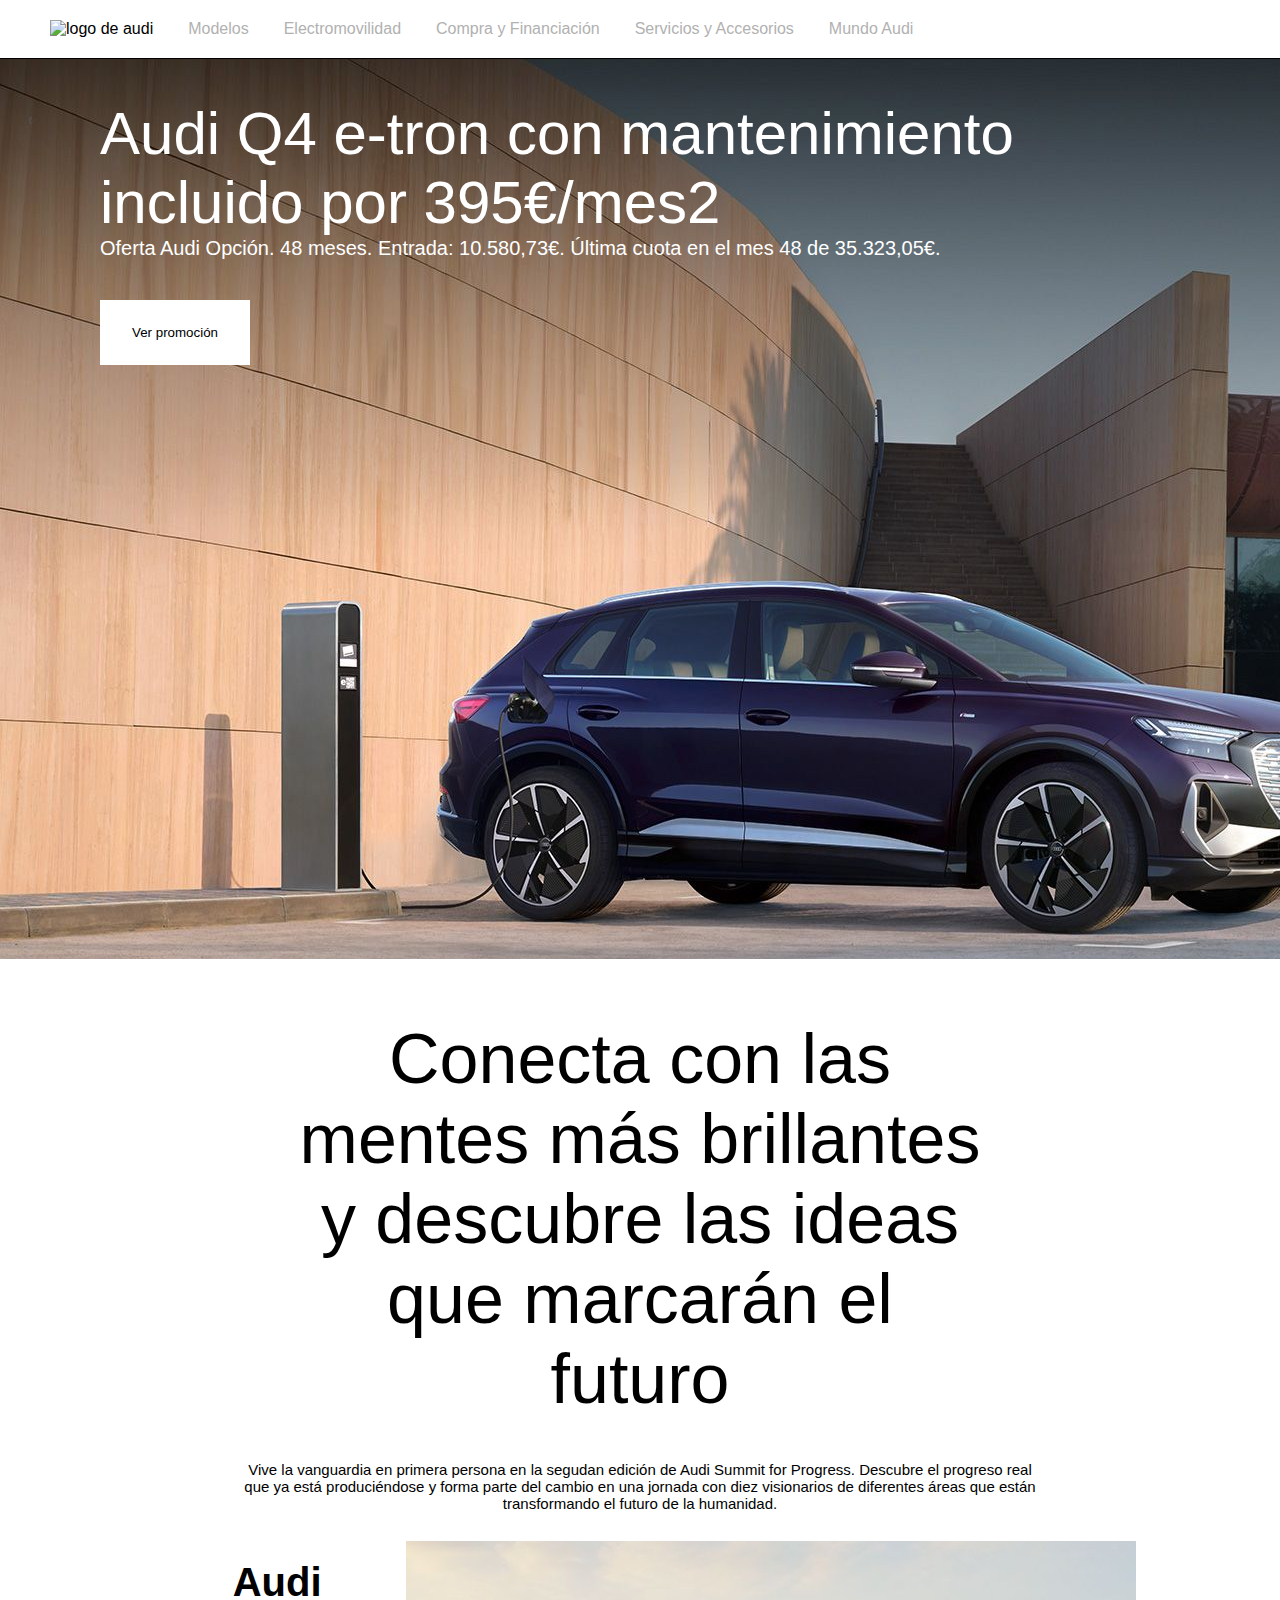
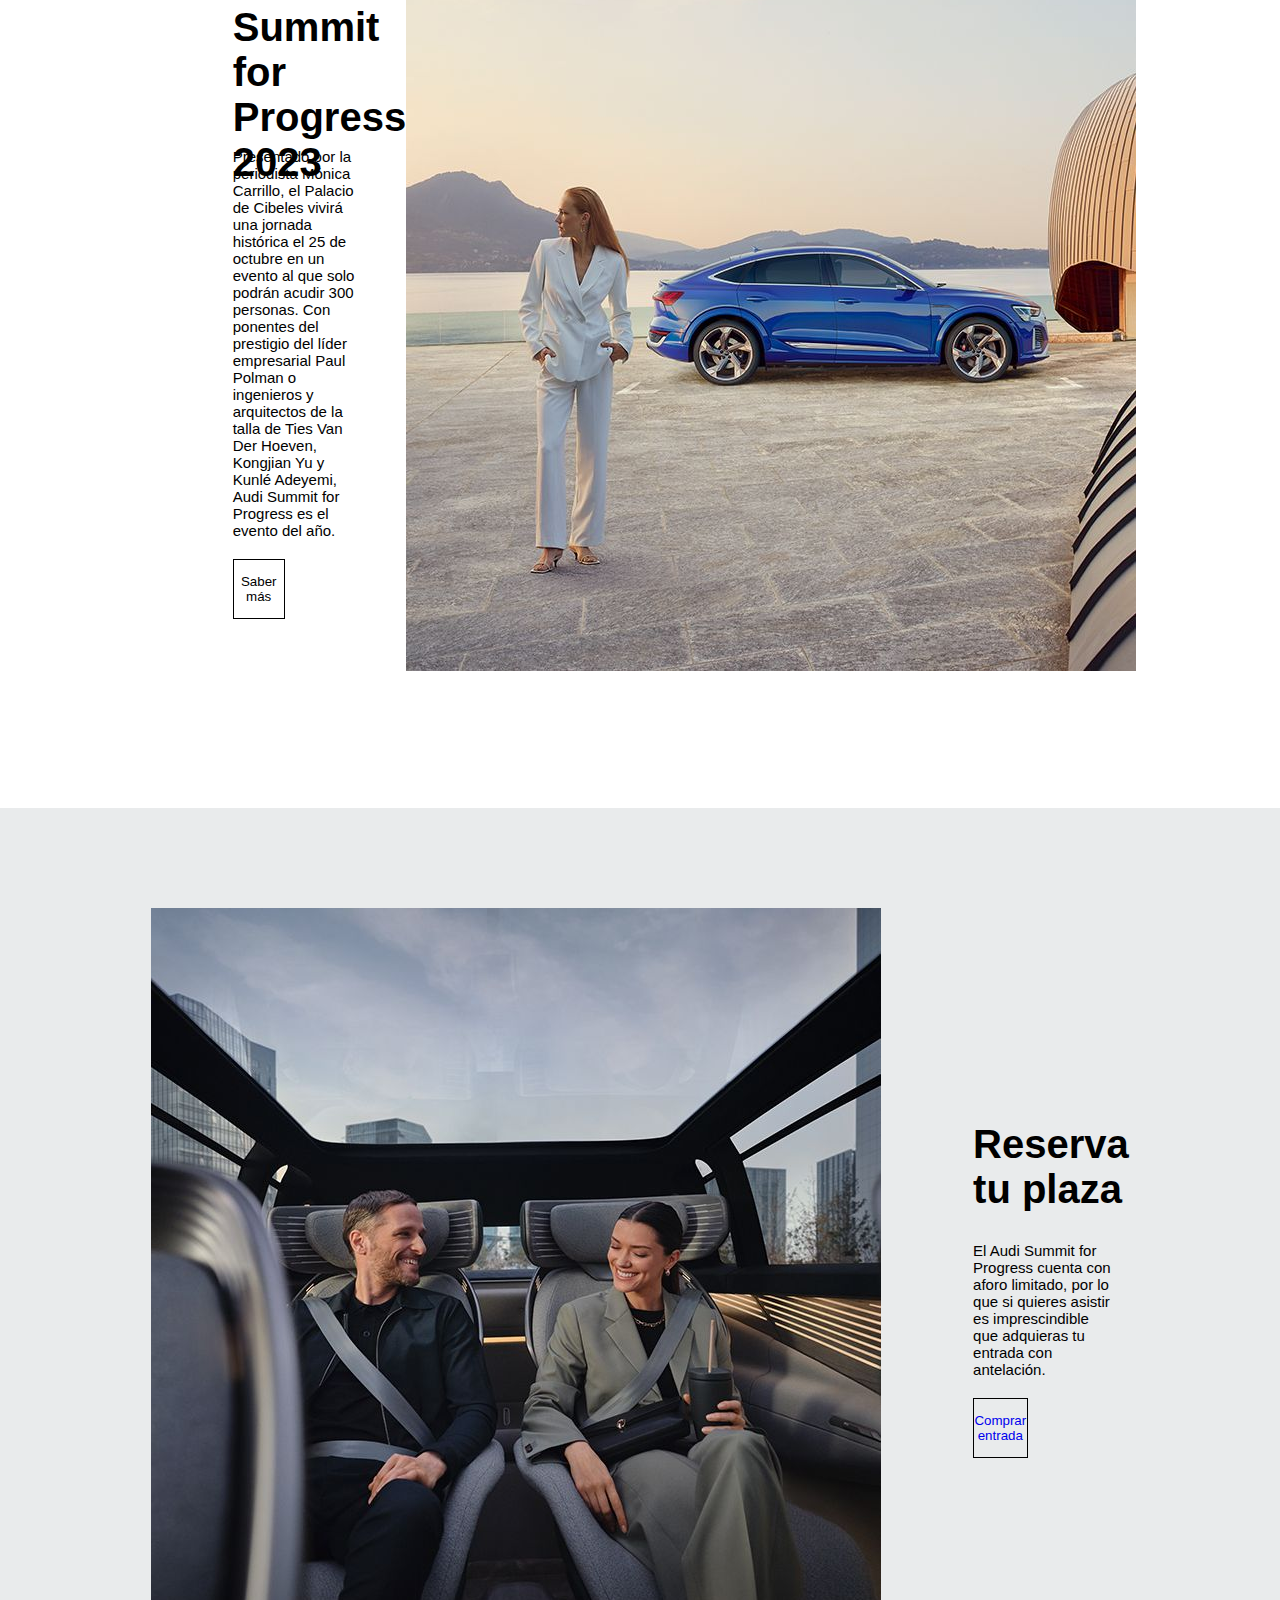
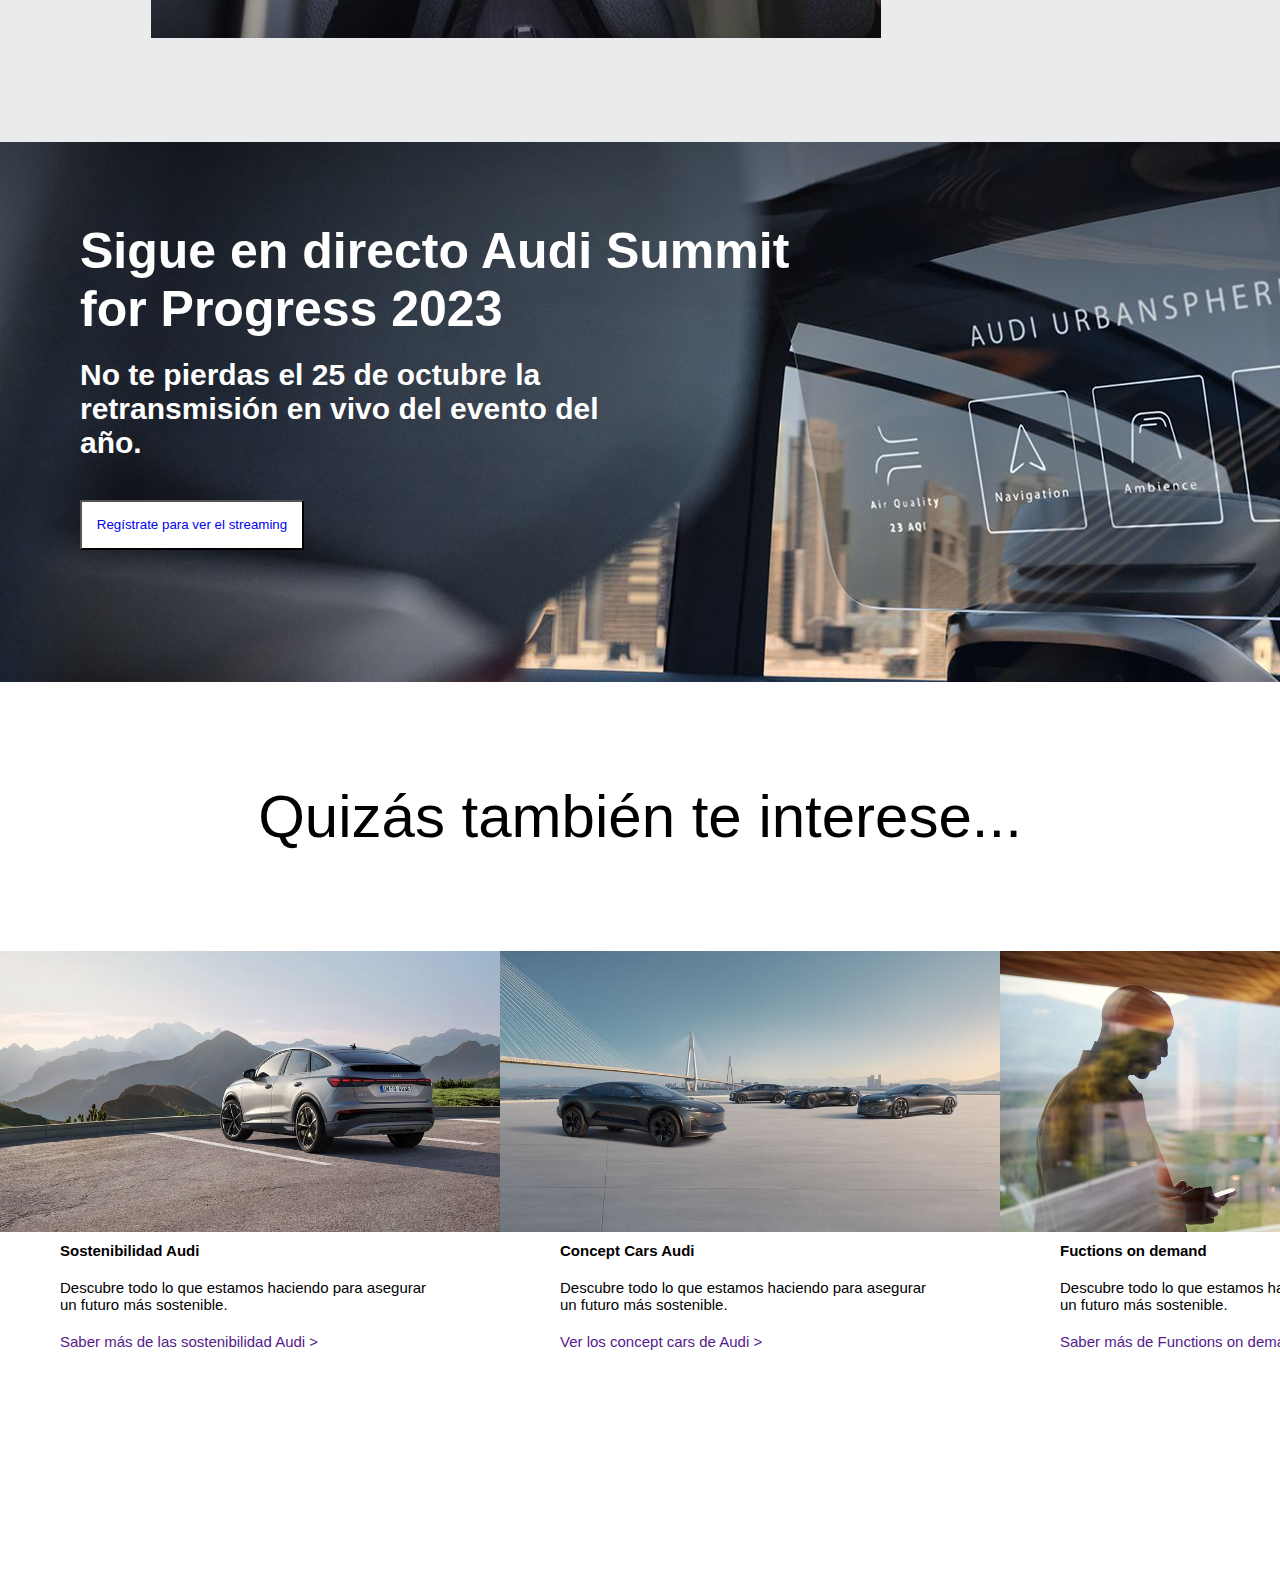
==== index.html @ 6ca3ea1b "audi web update" ====
<!DOCTYPE html>
<html lang="en">
<head>
    <meta charset="UTF-8">
    <meta name="viewport" content="width=device-width, initial-scale=1.0">
    <title>Audi web</title>
    <link rel="stylesheet" href="styles.css">
    <script src="https://kit.fontawesome.com/2baf3a8f8e.js" crossorigin="anonymous"></script>
</head>
<body>
    <div class="root">
        <header class="header">
            <div class="header-box">
                <div class="nav">
                    <div class="nav-left">
                                <span><img src="https://upload.wikimedia.org/wikipedia/commons/thumb/9/92/Audi-Logo_2016.svg/640px-Audi-Logo_2016.svg.png"  width="60px"  alt="logo de audi"></span> 
                                <span><a href="#">Modelos</a></span>
                                <span><a href="#">Electromovilidad</a></span>
                                <span><a href="#">Compra y Financiación</a></span>
                                <span><a href="#">Servicios y Accesorios</a></span>
                                <span><a href="#">Mundo Audi</a></span>
                            </div>
                            <div class="nav-right">
                                <span><a href="#"><i class="fa-solid fa-magnifying-glass fa-shake" style="color: #000000;"></i></a></span>
                            </div>
                        </div>
                </div>
            </div>
            <div class="header-caption">
                <h1 class="header-caption_h1">
                    Audi Q4 e-tron con mantenimiento incluido por 395€/mes2
                </h1>
                <h4 class="header-caption_h3">
                    Oferta Audi Opción. 48 meses. Entrada: 10.580,73€. Última cuota en el mes 48 de 35.323,05€.
                </h4>
                <div class="button-header-caption">
                    <button class="register_header">
                        <a href="#"><p>Ver promoción</p></a>
                    </button>
                </div>
            </div>
            <div class="header-info">
                <h3 class="header-info-h3">
                    Conecta con las mentes más brillantes y descubre las ideas que marcarán el futuro
                </h3>
                <h5 class="header-info-h5">
                    Vive la vanguardia en primera persona en la segudan edición de Audi Summit for Progress. Descubre el progreso real que ya está produciéndose y forma parte del cambio en una jornada con diez visionarios de diferentes áreas que están transformando el futuro de la humanidad.
                </h5>
            </div>
        </header>
    </div>
    <section class="audi-summit">
        <div class="audi-summit_1">
            <div class="audi-summit_info">
                <h3 class="summit-info-h3">
                    Audi Summit for Progress 2023
                </h3>
                <h5 class="summit-info-h5">
                    Presentado por la periodista Mónica Carrillo, el Palacio de Cibeles vivirá una jornada histórica el 25 de octubre en un evento al que solo podrán acudir 300 personas. Con ponentes del prestigio del líder empresarial Paul Polman o ingenieros y arquitectos de la talla de Ties Van Der Hoeven, Kongjian Yu y Kunlé Adeyemi, Audi Summit for Progress es el evento del año.
                </h5>
                <button class="summit-button">
                    <a href="#"><p>Saber más</p></a>
                </button>
            </div>
            <div class="audi-summit-photo">
                <img src="./assets/summit-1.jpg" alt="">
            </div>
        </div>
    </section>

    <section class="audi-summit-2">
        <div class="audi-summit_2">
            <div class="audi-summit-photo">
                <img src="./assets/summit-2.jpg" alt="">
            </div>
            <div class="audi-summit_info_2">
                <h3 class="summit-info-h3_2">
                  Reserva tu plaza
                </h3>
                <h5 class="summit-info-h5_2">
                    El Audi Summit for Progress cuenta con aforo limitado, por lo que si quieres asistir es imprescindible que adquieras tu entrada con antelación.
                </h5>
                <button class="summit-button_2">
                    <a href="#"><p>Comprar entrada</p></a>
                </button>
            </div>
        </div>
    </section>

    <section class="register">
        <div class="register_event">
            <h3 class="register_event_h3">
                Sigue en directo Audi Summit for Progress 2023
            </h3>
            <h4 class="register_event_h4">
                No te pierdas el 25 de octubre la retransmisión en vivo del evento del año.
            </h4>
            <button class="button_streaming">
                <a href="#"><p>Regístrate para ver el streaming</p></a>
            </button>
        </div>
    </section>

    <section class="interest">
        <div class="interest_information">
            <h4 class="interest_h4">
                Quizás también te interese...
            </h4>
        </div>
        <div class="interest_information_audi">
            <div class="interest_information_box">
                <img src="./assets/box_1.jpg" alt="">
                <h5 class="box_h5">
                    Sostenibilidad Audi
                </h5>
                <p class="box_p">
                    Descubre todo lo que estamos haciendo para asegurar un futuro más sostenible.
                </p>
                <a href="" class="box_a">
                    <p class="box_p">
                        Saber más de las sostenibilidad Audi  >
                    </p>
                </a>
            </div>

            <div class="interest_information_box">
                <img src="./assets/box_2.jpg" alt="">
                <h5 class="box_h5">
                    Concept Cars Audi
                </h5>
                <p class="box_p">
                    Descubre todo lo que estamos haciendo para asegurar un futuro más sostenible.
                </p>
                <a href="" class="box_a">
                    <p class="box_p">
                        Ver los concept cars de Audi >
                    </p>
                </a>
            </div>

            <div class="interest_information_box">
                <img src="./assets/box_3.jpg" alt="">
                <h5 class="box_h5">
                    Fuctions on demand
                </h5>
                <p class="box_p">
                    Descubre todo lo que estamos haciendo para asegurar un futuro más sostenible.
                </p>
                <a href="" class="box_a">
                    <p class="box_p">
                        Saber más de Functions on demand >
                    </p>
                </a>
            </div>
        </div>
    </section>
</body>
</html>
---- styles.css ----
* {
    box-sizing: border-box;
    margin: 0;
    padding: 0;
    text-decoration: none;
    list-style: 0;
    font-family: Verdana, Geneva, Tahoma, sans-serif;
}

html,
body,
#root {
  height: 100%;
}

.header {
    background-color: rgb(255, 255, 255);
    display: flex;
    flex-direction: column;
    justify-content: space-between;
    padding: 10px;
    width: 100%;
    height: 100%;
    border-bottom: solid 1px black;
}

.nav {
    display: flex;
    flex-direction: row;
}

.nav-left {
    width: 90%;
    display: flex;
    align-items: center;
}

.nav-left img {
    margin-left:30px;
}

.nav-left span {
    padding:10px;
    margin-right:15px;
}

.nav-left a{
    font-weight: 500;
    color:rgb(177, 177, 177);
}

.nav-left a:hover{
    font-weight: 500;
    color:rgb(26, 24, 24);
}

.nav-right {
    width: 10%;
    display: flex;
    align-items: center;
    justify-content: center;
}

.header-caption {
    height: 62%;
    background-image: url("./assets/audi-q4.jpg");
    height: 100%;
    background-repeat: no-repeat;
    display: flex;
    flex-direction: column;
    align-items:flex-start;
    padding-left:100px;
    padding-top:40px;
}

.header-caption_h1 {
    width: 80%;
    color: white;
    font-weight: 400;
    font-size: 60px;
}

.header-caption_h3 {
    color: white;
    font-size: 20px;
    font-weight: 400;
    padding-bottom: 40px;
}

.button-header-caption {
    display: flex;
    align-items: center;
    justify-content: center;
}

.register_header {
    width: 150px;
    height: 65px;
    background-color: white;
    border: solid 1px white;
}

.register_header p {
    color: black;
}

.register_header:hover {
    background-color: #e9ebec;
}

.header-info {
    height: 50%;
    display: flex;
    flex-direction: column;
    align-items: center;
    padding:60px;
    text-align: center;
    gap:2rem;
}

.header-info-h3 {
    height: auto;
    width: 60%;
    font-size: 70px;
    font-weight: 300;
}

.header-info-h5 {
    font-size: 15px;
    height: auto;
    width: 70%;
    padding: 10px;
    font-weight: 400;
}

.audi-summit {
    height: auto;
    display: flex;
    align-items: center;
    justify-content: center;
}

.audi-summit_1 {
    display: flex;
    flex-direction: row;
    justify-content: center;
    align-items: center;
    width: 85%;
    padding:100px;
}

.audi-summit_info {
    display: flex;
    flex-direction: column;
    align-items:flex-start;
    justify-content: center;
    height: 100%;
    padding-top:10%;
    padding-bottom:10%;
    padding-left:10%;
}

.summit-info-h3 {
    display: flex;
    align-items: center;
    height: 150px;
    width: 70%;
    font-size: 40px;
}

.summit-info-h5 {
    width: 75%;
    font-size: 15px;
    font-weight: 400;
}

.summit-button{
    margin-top: 20px;
    width: 30%;
    height: 60px;
    background-color: white;
    border: solid 1px black;
}

.summit-button p {
    color:rgb(0, 0, 0);
}

.summit-button:hover {
    background-color: #e9ebec;
}

.audi-summit-2 {
    height: auto;
    display: flex;
    align-items: center;
    justify-content: center;
    background-color: #e9ebec;
    padding: 100px;
}

.audi-summit_2 {
    display: flex;
    flex-direction: row;
    justify-content: center;
    align-items: center;
    width: 85%;
}

.audi-summit_info_2{
    display: flex;
    flex-direction: column;
    align-items:flex-start;
    justify-content: center;
    height: 100%;
    padding-top:10%;
    padding-bottom:10%;
    padding-left:10%;
}

.summit-info-h3_2{
    display: flex;
    align-items: center;
    height: 150px;
    width: 70%;
    font-size: 40px;
}

.summit-info-h5_2{
    width: 90%;
    font-size: 15px;
    font-weight: 400;
}

.summit-button_2{
    margin-top: 20px;
    width: 35%;
    height: 60px;
    background-color: #e9ebec;
    border: solid 1px black;
}

.summit-button_2:hover {
    background-color: white;
}

.register {
    height: 60%;
    width: auto;
    background-image: url("./assets/audi-submit.jpg");
    background-repeat: no-repeat;
}

.register_event {
    height: 100%;
    display: flex;
    flex-direction: column;
    padding:80px;
    
}

.register_event_h3 {
    font-size: 50px;
    width: 70%;
    color: white;
    padding-bottom: 20px;
}

.register_event_h4 {
    width: 50%;
    font-size: 30px;
    color: white;
    padding-bottom: 10px;
}

.button_streaming {
    background-color: white;
    height: 50px;
    margin-top: 30px;
    width: 20%;
}

.button_streaming:hover {
    background-color: #e9ebec;
}

.interest{
    /* border: solid 1px red; */
    height: 100%;
}

.interest_information {
    display: flex;
    padding: 100px;
}

.interest_h4 {
    width: 100%;
    font-size: 60px;
    font-weight: 400;
    text-align: center;
}

.interest_information_audi {
    display: flex;
    flex-direction: row;
}

.interest_information_box{
    display: flex;
    flex-direction: column;
    align-items: center;
}

.interest_information_box img {
    width: 500px;
}

.box_h5 {
    padding: 10px;
    width: 80%;
    font-size: 15px;
}

.box_p {
    width: 80%;
    padding: 10px;
    font-size: 15px;
}

.box_a{ 
    width: 80%;
}
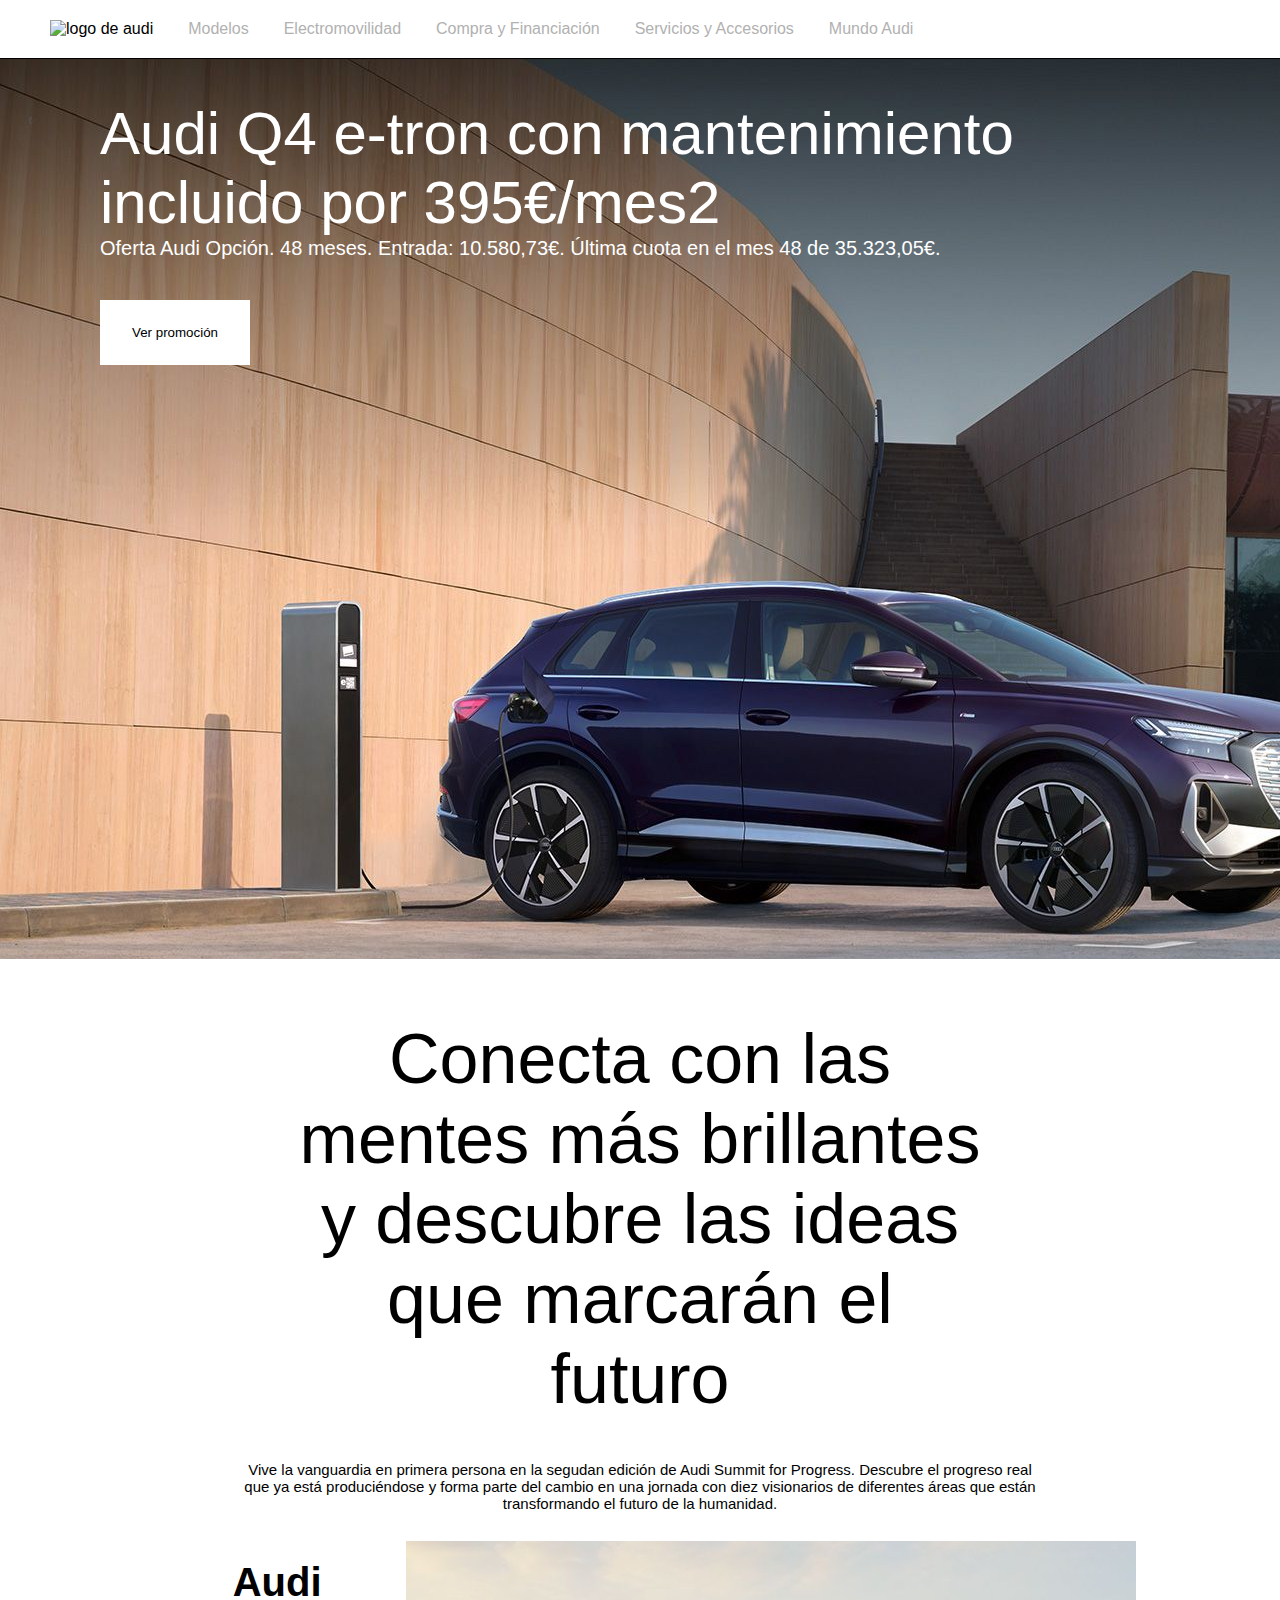
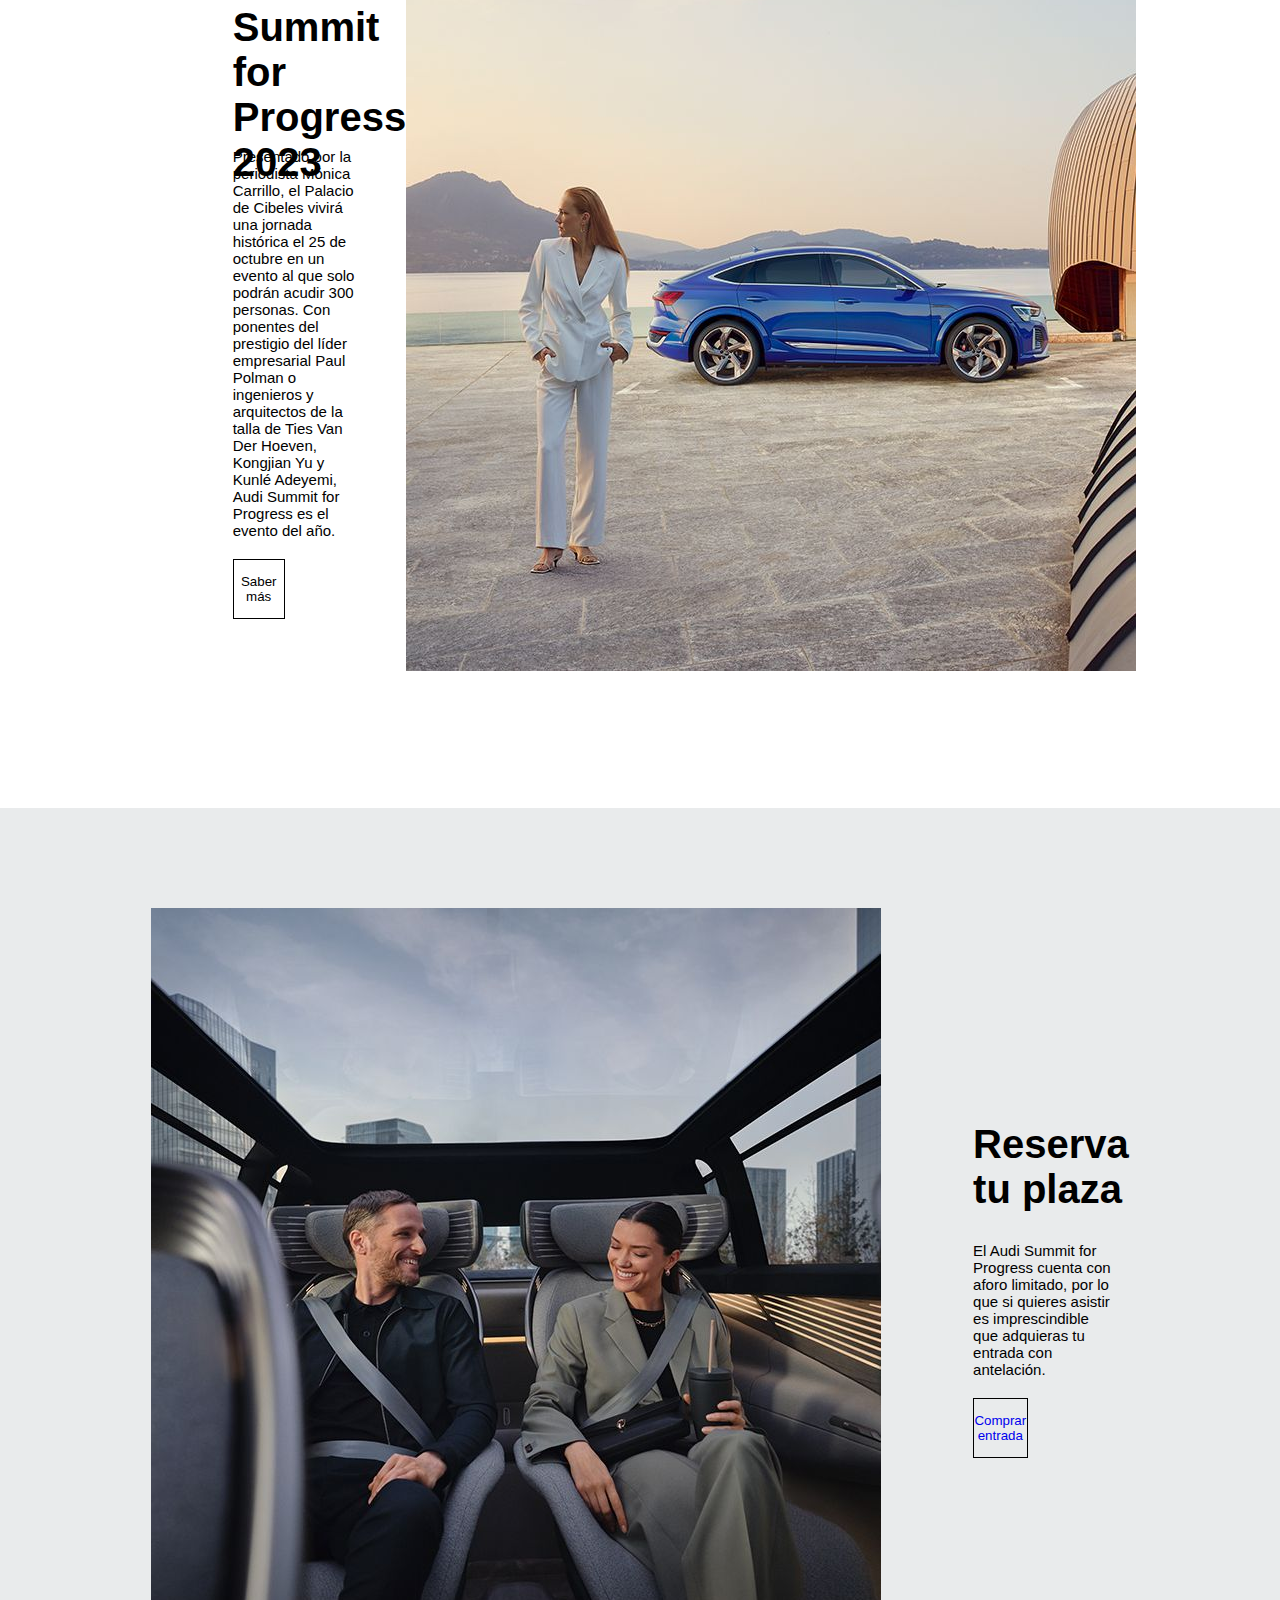
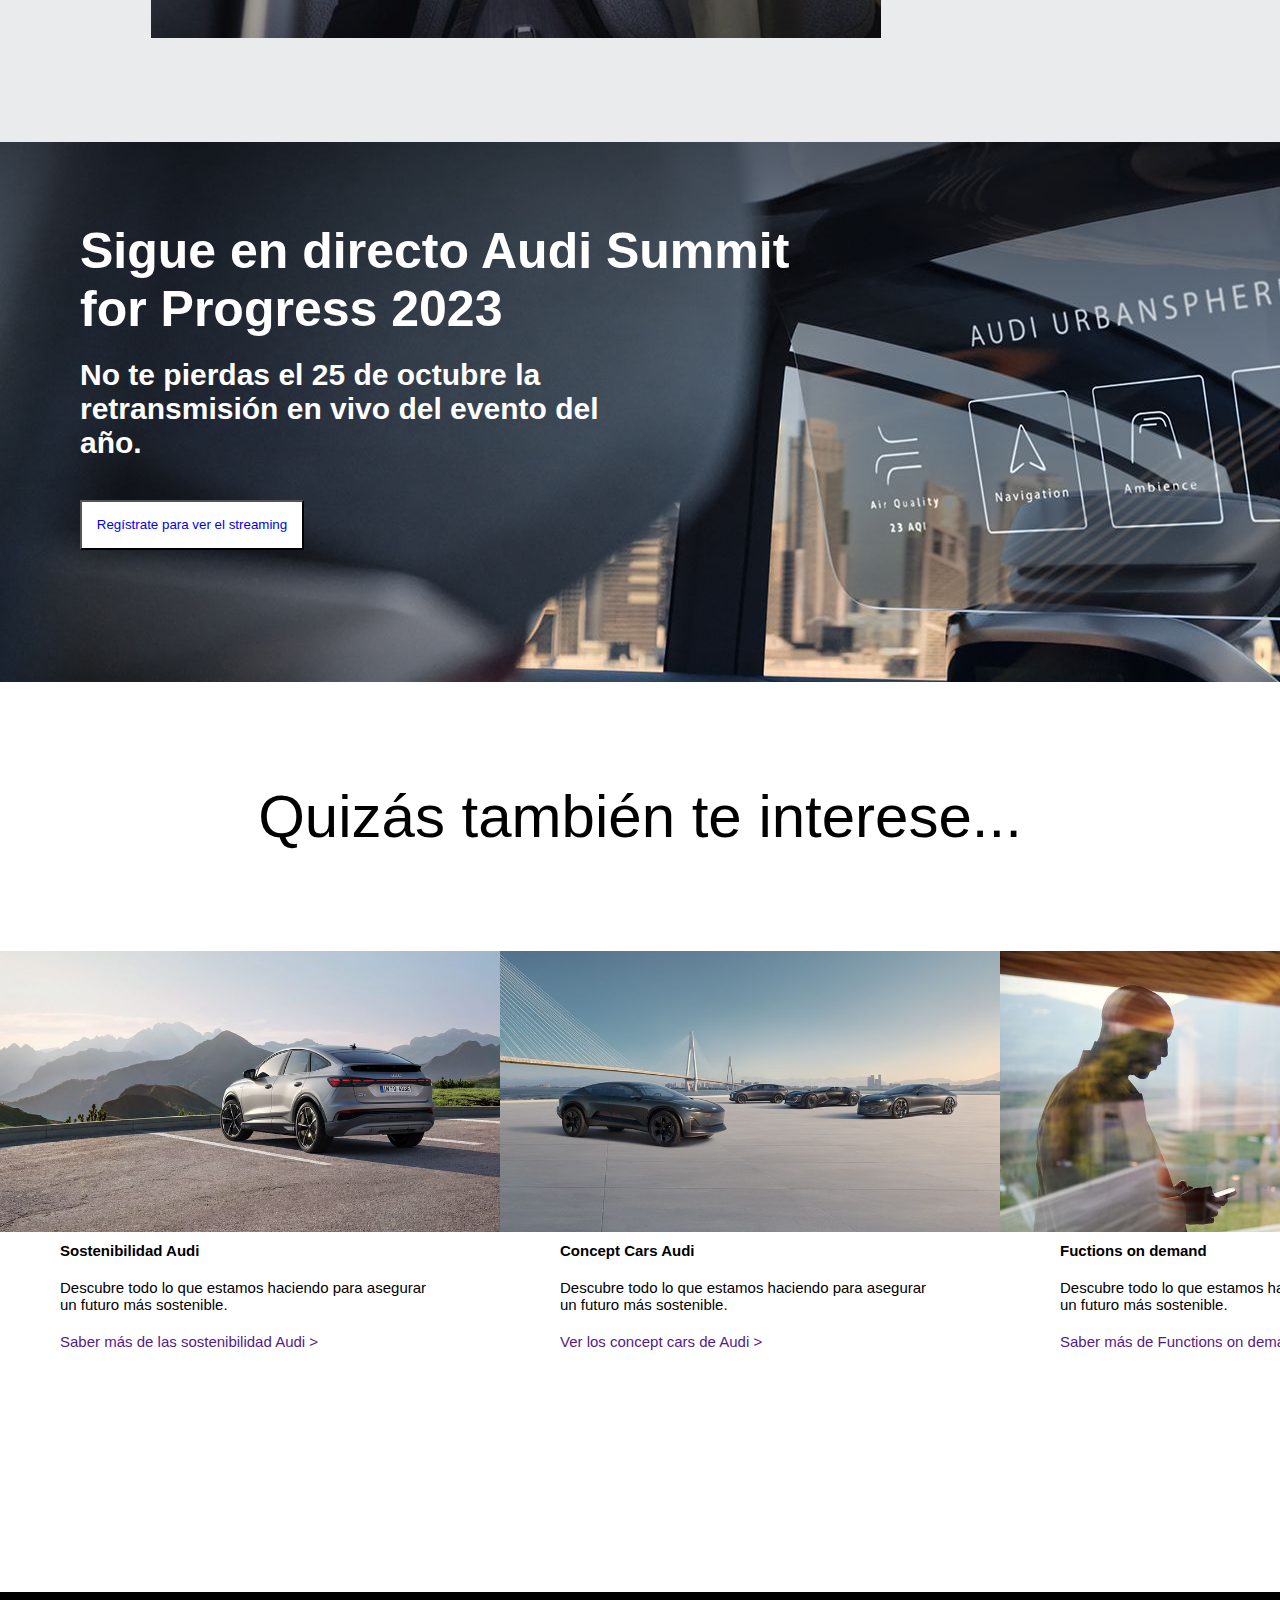
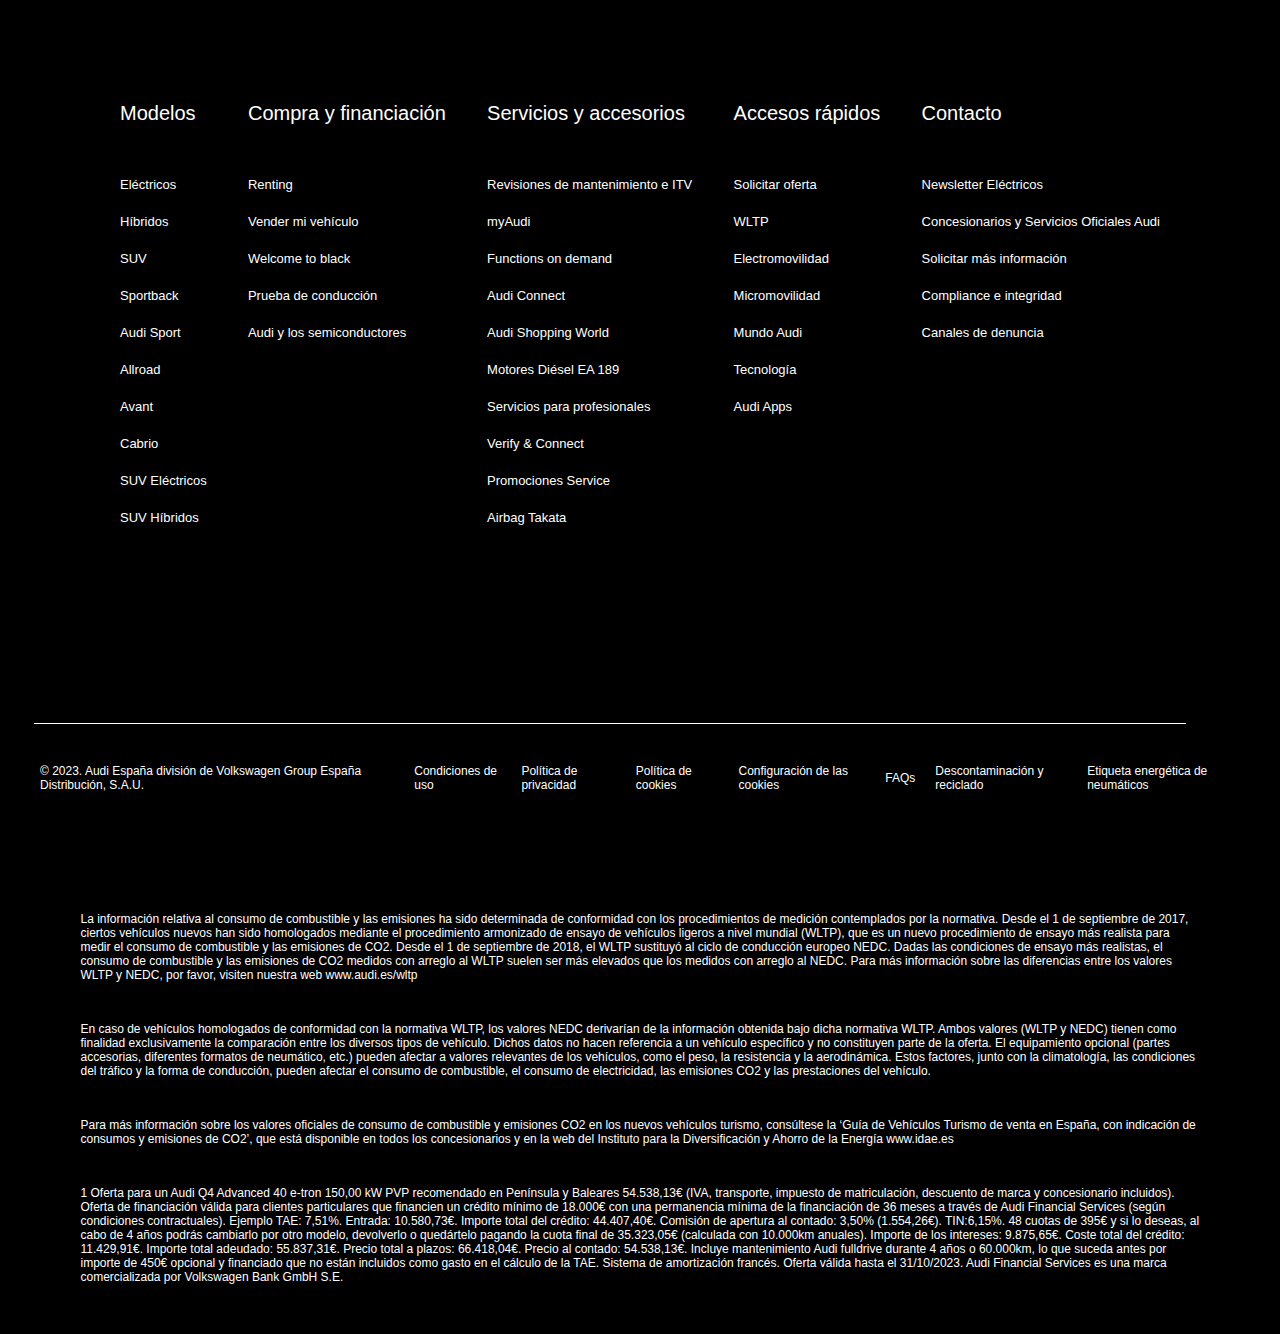
==== commit 3c0530fc: "section footer added to index.html" ====
--- a/index.html
+++ b/index.html
@@ -35,7 +35,7 @@
                 </h4>
                 <div class="button-header-caption">
                     <button class="register_header">
-                        <a href="#"><p>Ver promoción</p></a>
+                        <a href="./audi sections/audi-q4/audi-q4.html"><p>Ver promoción</p></a>
                     </button>
                 </div>
             </div>
@@ -154,5 +154,120 @@
             </div>
         </div>
     </section>
+
+    <footer class="footer">
+        <div class="footer-text">
+            <div class="box-footer">
+                <p class="p-footer">Modelos</p>
+                <lu class="lu-footer">
+                    <li class="li-footer"><a href="#">Eléctricos</a></li>
+                    <li class="li-footer"><a href="#">Híbridos</a></li>
+                    <li class="li-footer"><a href="#">SUV</a></li>
+                    <li class="li-footer"><a href="#">Sportback</a></li>
+                    <li class="li-footer"><a href="#">Audi Sport</a></li>
+                    <li class="li-footer"><a href="#">Allroad</a></li>
+                    <li class="li-footer"><a href="#">Avant</a></li>
+                    <li class="li-footer"><a href="#">Cabrio</a></li>
+                    <li class="li-footer"><a href="#">SUV Eléctricos</a></li>
+                    <li class="li-footer"><a href="#">SUV Híbridos</a></li>
+                </lu>
+            </div>
+
+            <div class="box-footer">
+                <p class="p-footer">Compra y financiación</p>
+                <lu class="lu-footer">
+                    <li class="li-footer"><a href="#">Renting</a></li>
+                    <li class="li-footer"><a href="#">Vender mi vehículo</a></li>
+                    <li class="li-footer"><a href="#">Welcome to black</a></li>
+                    <li class="li-footer"><a href="#">Prueba de conducción</a></li>
+                    <li class="li-footer"><a href="#">Audi y los semiconductores</a></li>
+                </lu>
+            </div>
+
+            <div class="box-footer">
+                <p class="p-footer">Servicios y accesorios</p>
+                <lu class="lu-footer">
+                    <li class="li-footer"><a href="#">Revisiones de mantenimiento e ITV</a></li>
+                    <li class="li-footer"><a href="#">myAudi</a></li>
+                    <li class="li-footer"><a href="#">Functions on demand</a></li>
+                    <li class="li-footer"><a href="#">Audi Connect</a></li>
+                    <li class="li-footer"><a href="#">Audi Shopping World</a></li>
+                    <li class="li-footer"><a href="#">Motores Diésel EA 189</a></li>
+                    <li class="li-footer"><a href="#">Servicios para profesionales</a></li>
+                    <li class="li-footer"><a href="#">Verify & Connect</a></li>
+                    <li class="li-footer"><a href="#">Promociones Service</a></li>
+                    <li class="li-footer"><a href="#">Airbag Takata</a></li>
+                </lu>
+            </div>
+
+            <div class="box-footer">
+                <p class="p-footer">Accesos rápidos</p>
+                <lu class="lu-footer">
+                    <li class="li-footer"><a href="#">Solicitar oferta</a></li>
+                    <li class="li-footer"><a href="#">WLTP</a></li>
+                    <li class="li-footer"><a href="#">Electromovilidad</a></li>
+                    <li class="li-footer"><a href="#">Micromovilidad</a></li>
+                    <li class="li-footer"><a href="#">Mundo Audi</a></li>
+                    <li class="li-footer"><a href="#">Tecnología</a></li>
+                    <li class="li-footer"><a href="#">Audi Apps</a></li>
+                </lu>
+            </div>
+
+            <div class="box-footer">
+                <p class="p-footer">Contacto</p>
+                <lu class="lu-footer">
+                    <li class="li-footer"><a href="#">Newsletter Eléctricos</a></li>
+                    <li class="li-footer"><a href="#">Concesionarios y Servicios Oficiales Audi</a></li>
+                    <li class="li-footer"><a href="#">Solicitar más información</a></li>
+                    <li class="li-footer"><a href="#">Compliance e integridad</a></li>
+                    <li class="li-footer"><a href="#">Canales de denuncia</a></li>
+                </lu>
+            </div>
+        </div>
+
+        <div class="box-rrss">
+            <div class="rrss-li">
+                <li class="lu-rrss">
+                    <li class="li-rrss"><a href="#"><i class="fa-brands fa-facebook fa-2xl" style="color: #ffffff;"></i></a></li>
+                    <li class="li-rrss"><a href="#"><i class="fa-brands fa-instagram fa-2xl" style="color: #ffffff;"></i></a></li>
+                    <li class="li-rrss"><a href="#"><i class="fa-brands fa-youtube fa-2xl" style="color: #ffffff;"></i></a></li>
+                    <li class="li-rrss"><a href="#"><i class="fa-brands fa-x-twitter fa-2xl" style="color: #ffffff;"></i></a></li>
+                    <li class="li-rrss"><a href="#"><i class="fa-brands fa-linkedin fa-2xl" style="color: #ffffff;"></i></a></li>
+                </li>
+            </div>
+        </div>
+
+        <div class="footer-text-2">
+            <div class="box-text-2">
+                <span class="span-text-2">© 2023. Audi España división de Volkswagen Group España Distribución, S.A.U.</span>
+                <span class="span-text-2"><a href="#">Condiciones de uso</a></span>
+                <span class="span-text-2"><a href="#">Política de privacidad</a></span>
+                <span class="span-text-2"><a href="#">Política de cookies</a></span>
+                <span class="span-text-2"><a href="#">Configuración de las cookies</a></span>
+                <span class="span-text-2"><a href="#">FAQs</a></span>
+                <span class="span-text-2"><a href="#">Descontaminación y reciclado</a></span>
+                <span class="span-text-2"><a href="#">Etiqueta energética de neumáticos</a></span>
+            </div>
+        </div>
+
+        <div class="footer-text-3">
+            <div class="box-text-3">
+                <p class="p-text-3">
+                    La información relativa al consumo de combustible y las emisiones ha sido determinada de conformidad con los procedimientos de medición contemplados por la normativa. Desde el 1 de septiembre de 2017, ciertos vehículos nuevos han sido homologados mediante el procedimiento armonizado de ensayo de vehículos ligeros a nivel mundial (WLTP), que es un nuevo procedimiento de ensayo más realista para medir el consumo de combustible y las emisiones de CO2. Desde el 1 de septiembre de 2018, el WLTP sustituyó al ciclo de conducción europeo NEDC. Dadas las condiciones de ensayo más realistas, el consumo de combustible y las emisiones de CO2 medidos con arreglo al WLTP suelen ser más elevados que los medidos con arreglo al NEDC. Para más información sobre las diferencias entre los valores WLTP y NEDC, por favor, visiten nuestra web www.audi.es/wltp
+                </p>
+
+                <p class="p-text-3">
+                    En caso de vehículos homologados de conformidad con la normativa WLTP, los valores NEDC derivarían de la información obtenida bajo dicha normativa WLTP. Ambos valores (WLTP y NEDC) tienen como finalidad exclusivamente la comparación entre los diversos tipos de vehículo. Dichos datos no hacen referencia a un vehículo específico y no constituyen parte de la oferta. El equipamiento opcional (partes accesorias, diferentes formatos de neumático, etc.) pueden afectar a valores relevantes de los vehículos, como el peso, la resistencia y la aerodinámica. Estos factores, junto con la climatología, las condiciones del tráfico y la forma de conducción, pueden afectar el consumo de combustible, el consumo de electricidad, las emisiones CO2 y las prestaciones del vehículo.
+                </p>
+
+                <p class="p-text-3">
+                    Para más información sobre los valores oficiales de consumo de combustible y emisiones CO2 en los nuevos vehículos turismo, consúltese la ‘Guía de Vehículos Turismo de venta en España, con indicación de consumos y emisiones de CO2’, que está disponible en todos los concesionarios y en la web del Instituto para la Diversificación y Ahorro de la Energía www.idae.es
+                </p>
+                    <p class="p-text-3">
+                        1  Oferta para un Audi Q4 Advanced 40 e-tron 150,00 kW PVP recomendado en Península y Baleares 54.538,13€ (IVA, transporte, impuesto de matriculación, descuento de marca y concesionario incluidos). Oferta de financiación válida para clientes particulares que financien un crédito mínimo de 18.000€ con una permanencia mínima de la financiación de 36 meses a través de Audi Financial Services (según condiciones contractuales). Ejemplo TAE: 7,51%. Entrada: 10.580,73€. Importe total del crédito: 44.407,40€. Comisión de apertura al contado: 3,50% (1.554,26€). TIN:6,15%. 48 cuotas de 395€ y si lo deseas, al cabo de 4 años podrás cambiarlo por otro modelo, devolverlo o quedártelo pagando la cuota final de 35.323,05€ (calculada con 10.000km anuales). Importe de los intereses: 9.875,65€. Coste total del crédito: 11.429,91€. Importe total adeudado: 55.837,31€. Precio total a plazos: 66.418,04€. Precio al contado: 54.538,13€. Incluye mantenimiento Audi fulldrive durante 4 años o 60.000km, lo que suceda antes por importe de 450€ opcional y financiado que no están incluidos como gasto en el cálculo de la TAE. Sistema de amortización francés. Oferta válida hasta el 31/10/2023. Audi Financial Services es una marca comercializada por Volkswagen Bank GmbH S.E.
+                    </p>
+            </div>
+        </div>
+    </footer>
 </body>
 </html>--- a/styles.css
+++ b/styles.css
@@ -332,3 +332,109 @@
     width: 80%;
 }
 
+/* Section footer */ 
+
+.footer {
+    background-color: black;
+    height: auto;
+}
+
+.footer-text {
+    margin: 10px;
+    padding:100px;
+    display: flex;
+    flex-direction: row;
+    align-items:flex-start;
+    justify-content: space-between;
+}
+
+.box-footer {
+    padding: 10px;
+}
+
+.p-footer {
+    color: white;
+    padding-bottom: 50px;
+    font-size: 20px;
+    font-weight: 400;
+}
+
+.li-footer{
+    padding-bottom: 20px;
+    font-size: 15px;
+    list-style: none;
+}
+
+.li-footer a{
+    color:white;
+    font-size: 13px;
+    font-weight: 300;
+}
+
+.li-footer a:hover{
+    color:#6a6d6d;
+}
+
+.box-rrss {
+    width: 100%;
+    display: flex;
+    align-items: center;
+    justify-content: center;
+}
+
+.rrss-li {
+    border-bottom: solid 1px white;
+    display: flex;
+    flex-direction: row;
+    justify-content: flex-end;
+    margin-right: 60px;
+    width: 90%;
+    padding: 20px;
+}
+
+.footer-text-2 {
+    margin:30px;
+    display: flex;
+    align-items: flex-start;
+    justify-content: center;
+}
+
+.box-text-2 {
+    width: 100%;
+    display: flex;
+    align-items: center;
+    justify-content: space-between;
+    color: white;
+    font-size: 12px;
+    padding-bottom: 30px;
+}
+
+.span-text-2 {
+    padding: 10px;
+}
+
+.span-text-2 a {
+    color: white;
+}
+
+.span-text-2 a:hover {
+    color:#6a6d6d
+}
+
+.footer-text-3 {
+    padding: 30px;
+    display: flex;
+    align-items: center;
+    justify-content: center;
+}
+
+.box-text-3 {
+    width: 95%;
+}
+
+
+.p-text-3 {
+    color: white;
+    font-size: 12px;
+    padding:20px;
+}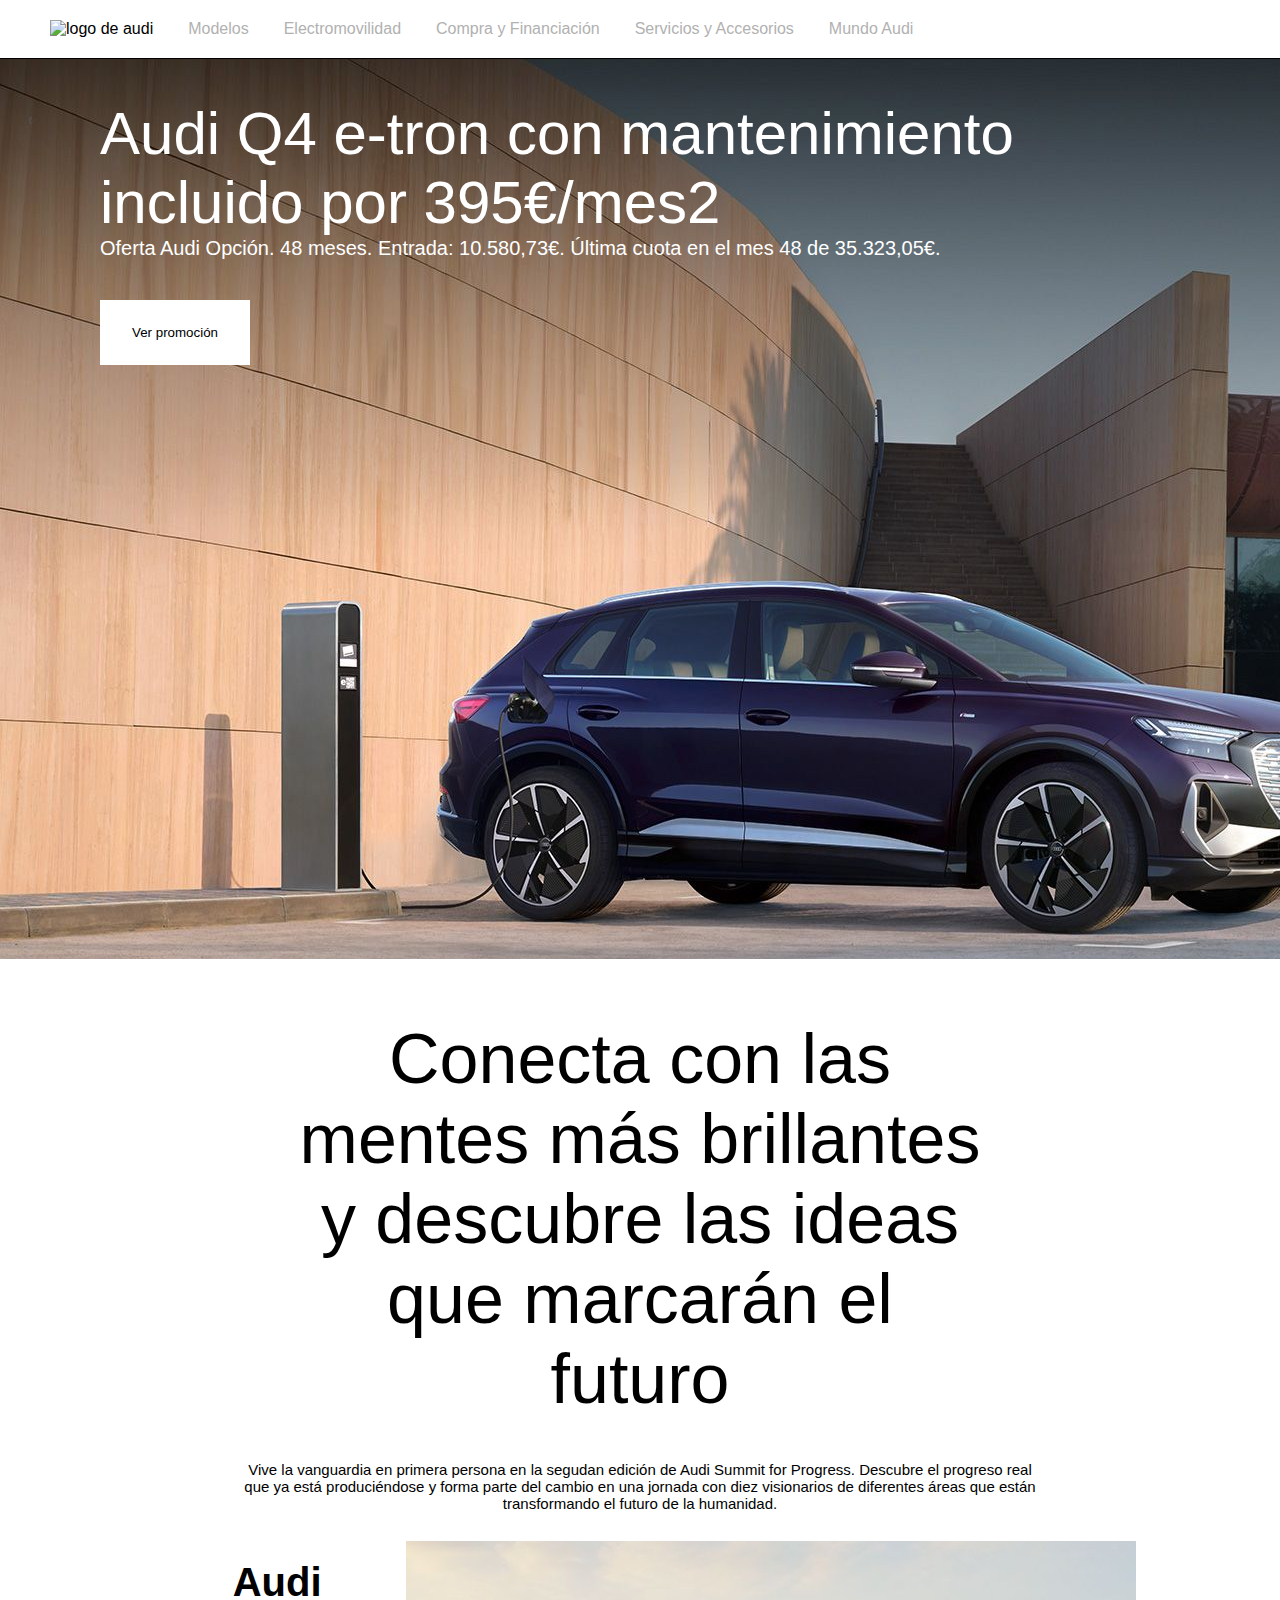
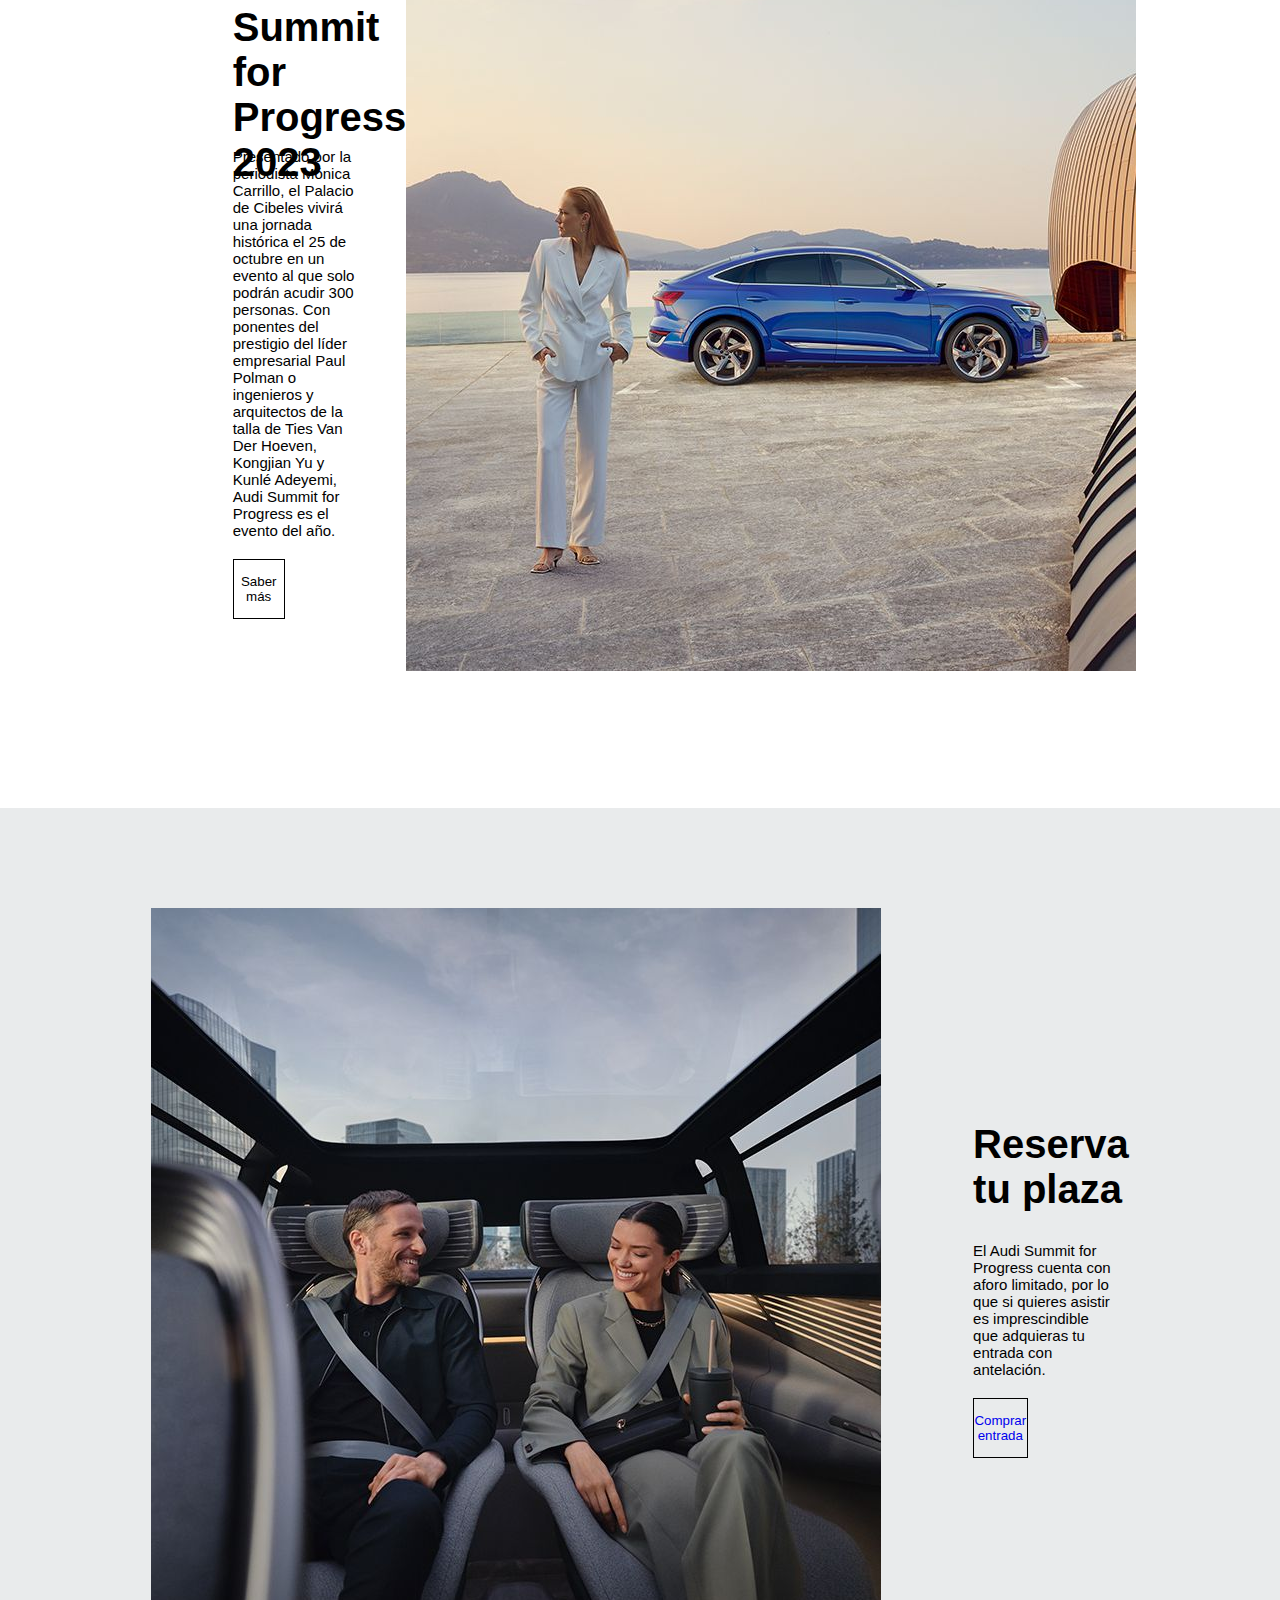
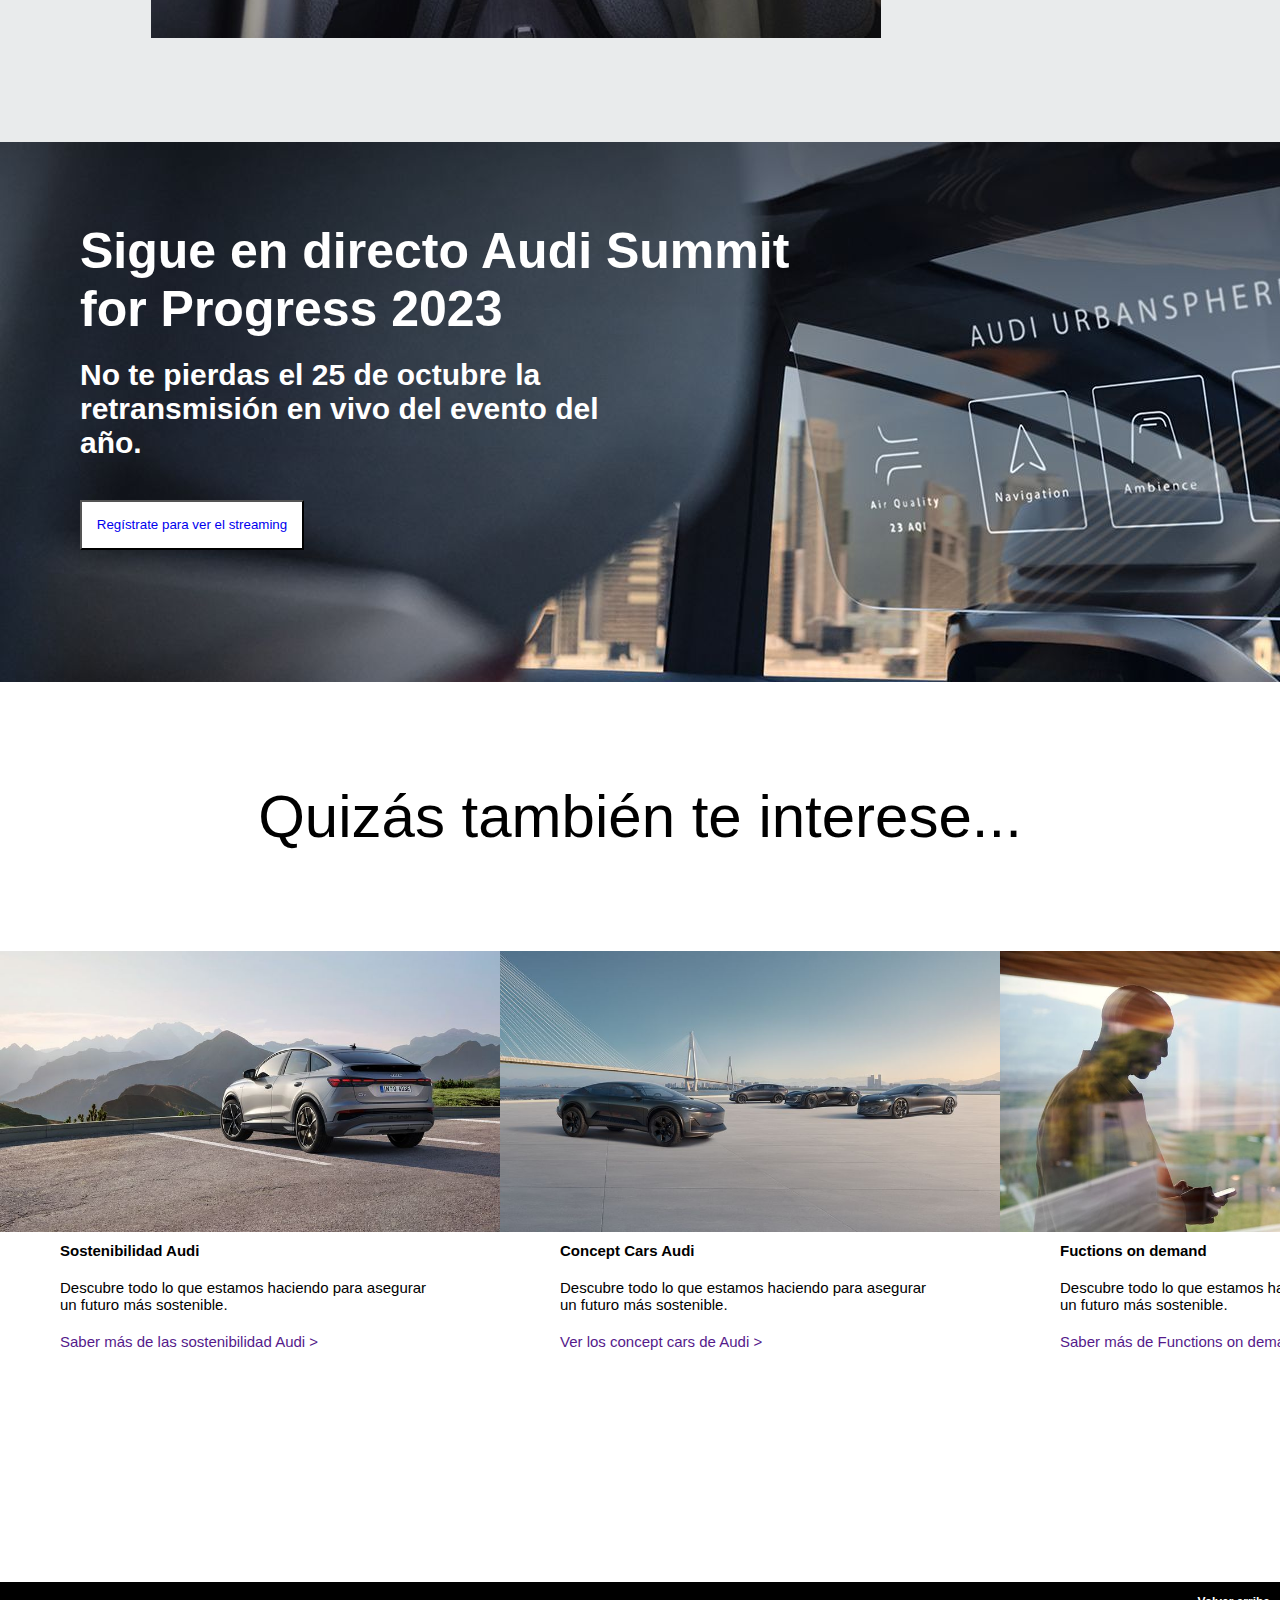
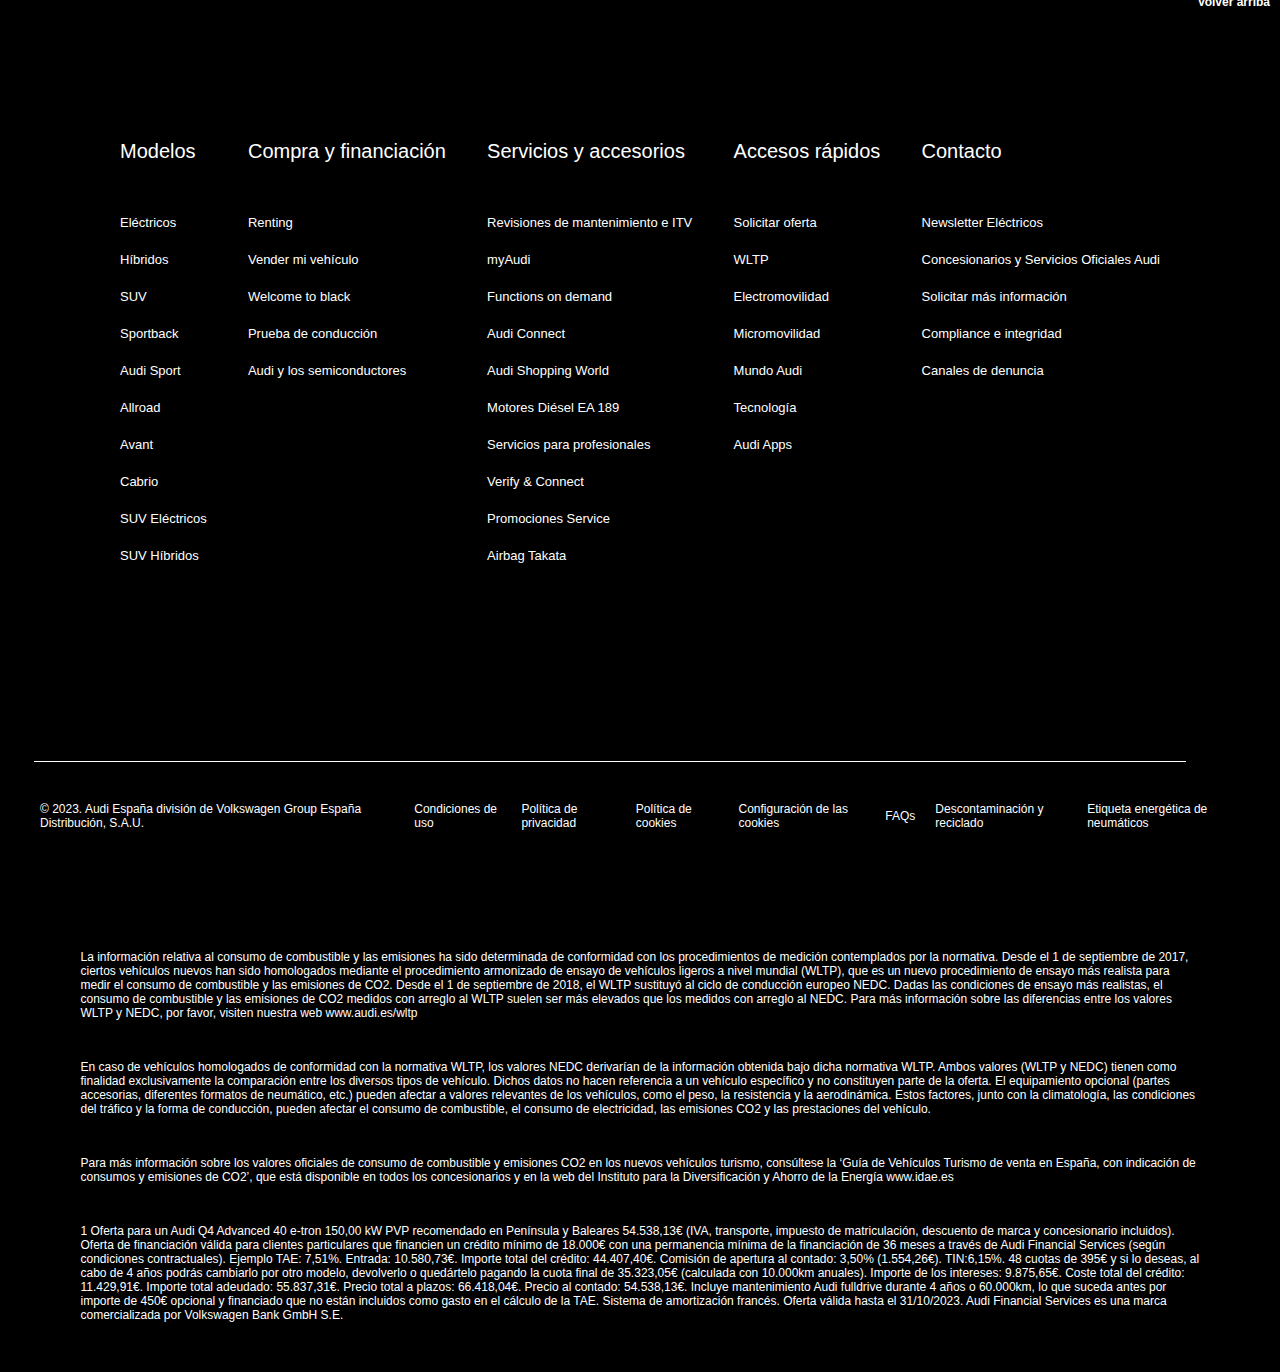
==== commit ab865d8d: "return footer done" ====
--- a/index.html
+++ b/index.html
@@ -6,6 +6,7 @@
     <title>Audi web</title>
     <link rel="stylesheet" href="styles.css">
     <script src="https://kit.fontawesome.com/2baf3a8f8e.js" crossorigin="anonymous"></script>
+    <meta name="theme-color" content="#282749">
 </head>
 <body>
     <div class="root">
@@ -156,6 +157,9 @@
     </section>
 
     <footer class="footer">
+        <div class="return"><a href="#">
+            <span class="span-return">Volver arriba</span>
+        </a></div>
         <div class="footer-text">
             <div class="box-footer">
                 <p class="p-footer">Modelos</p>
--- a/styles.css
+++ b/styles.css
@@ -339,6 +339,18 @@
     height: auto;
 }
 
+.return {
+    display: flex;
+    justify-content: flex-end;
+    padding: 10px;
+}
+
+.span-return {
+    color: white;
+    font-size: 12px;
+    font-weight: 600;
+}
+
 .footer-text {
     margin: 10px;
     padding:100px;
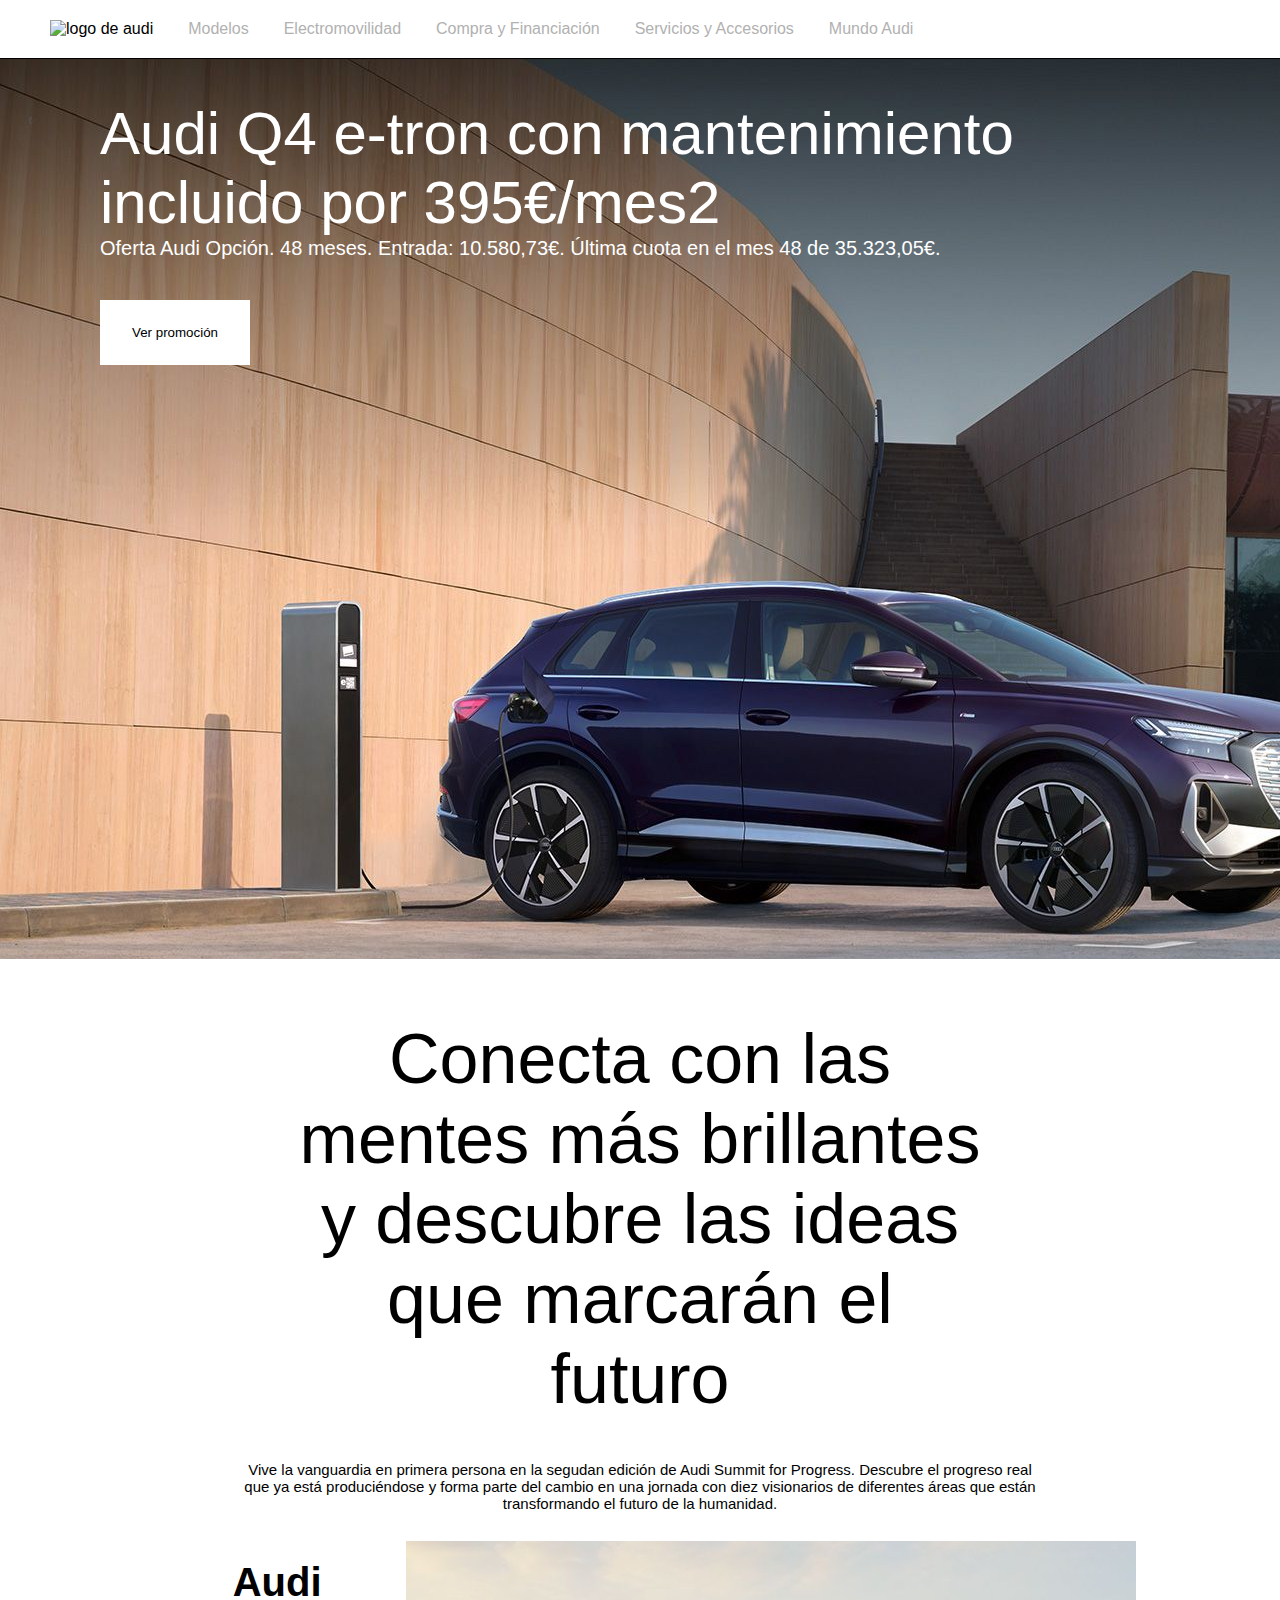
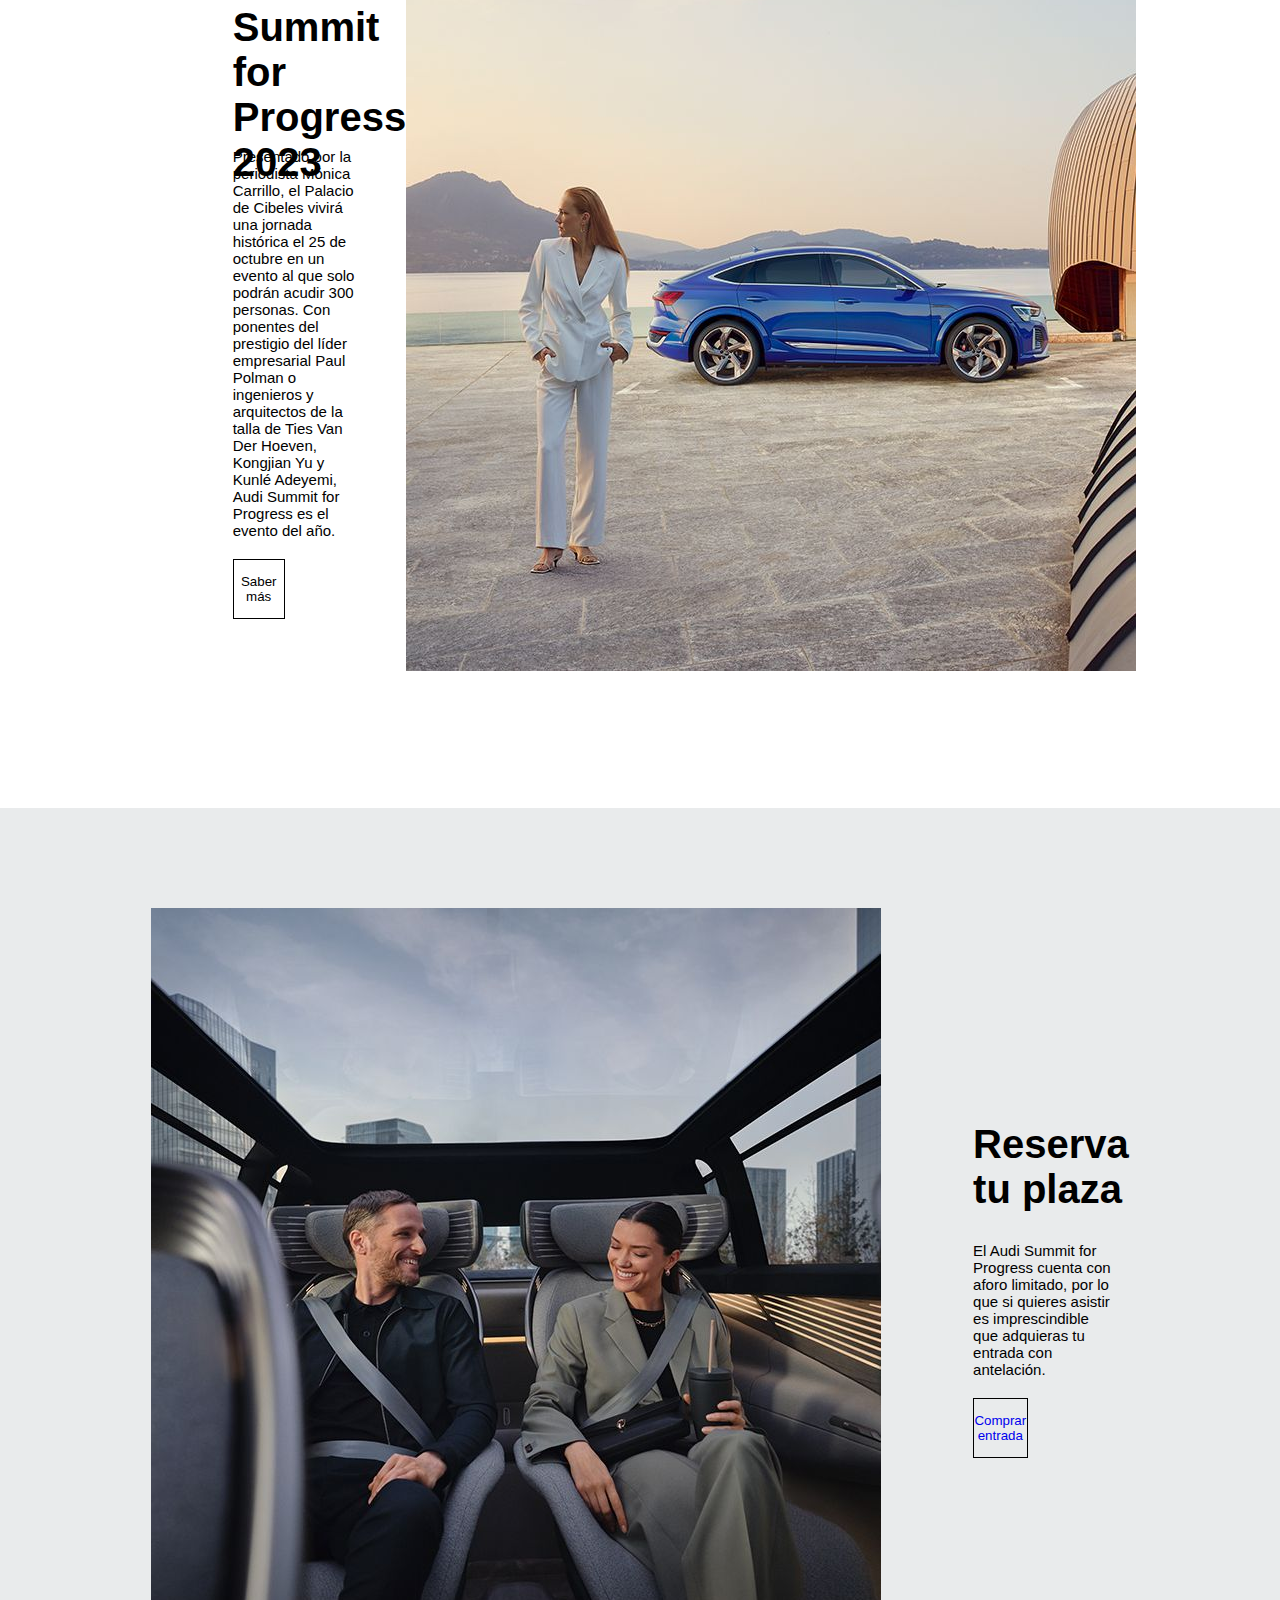
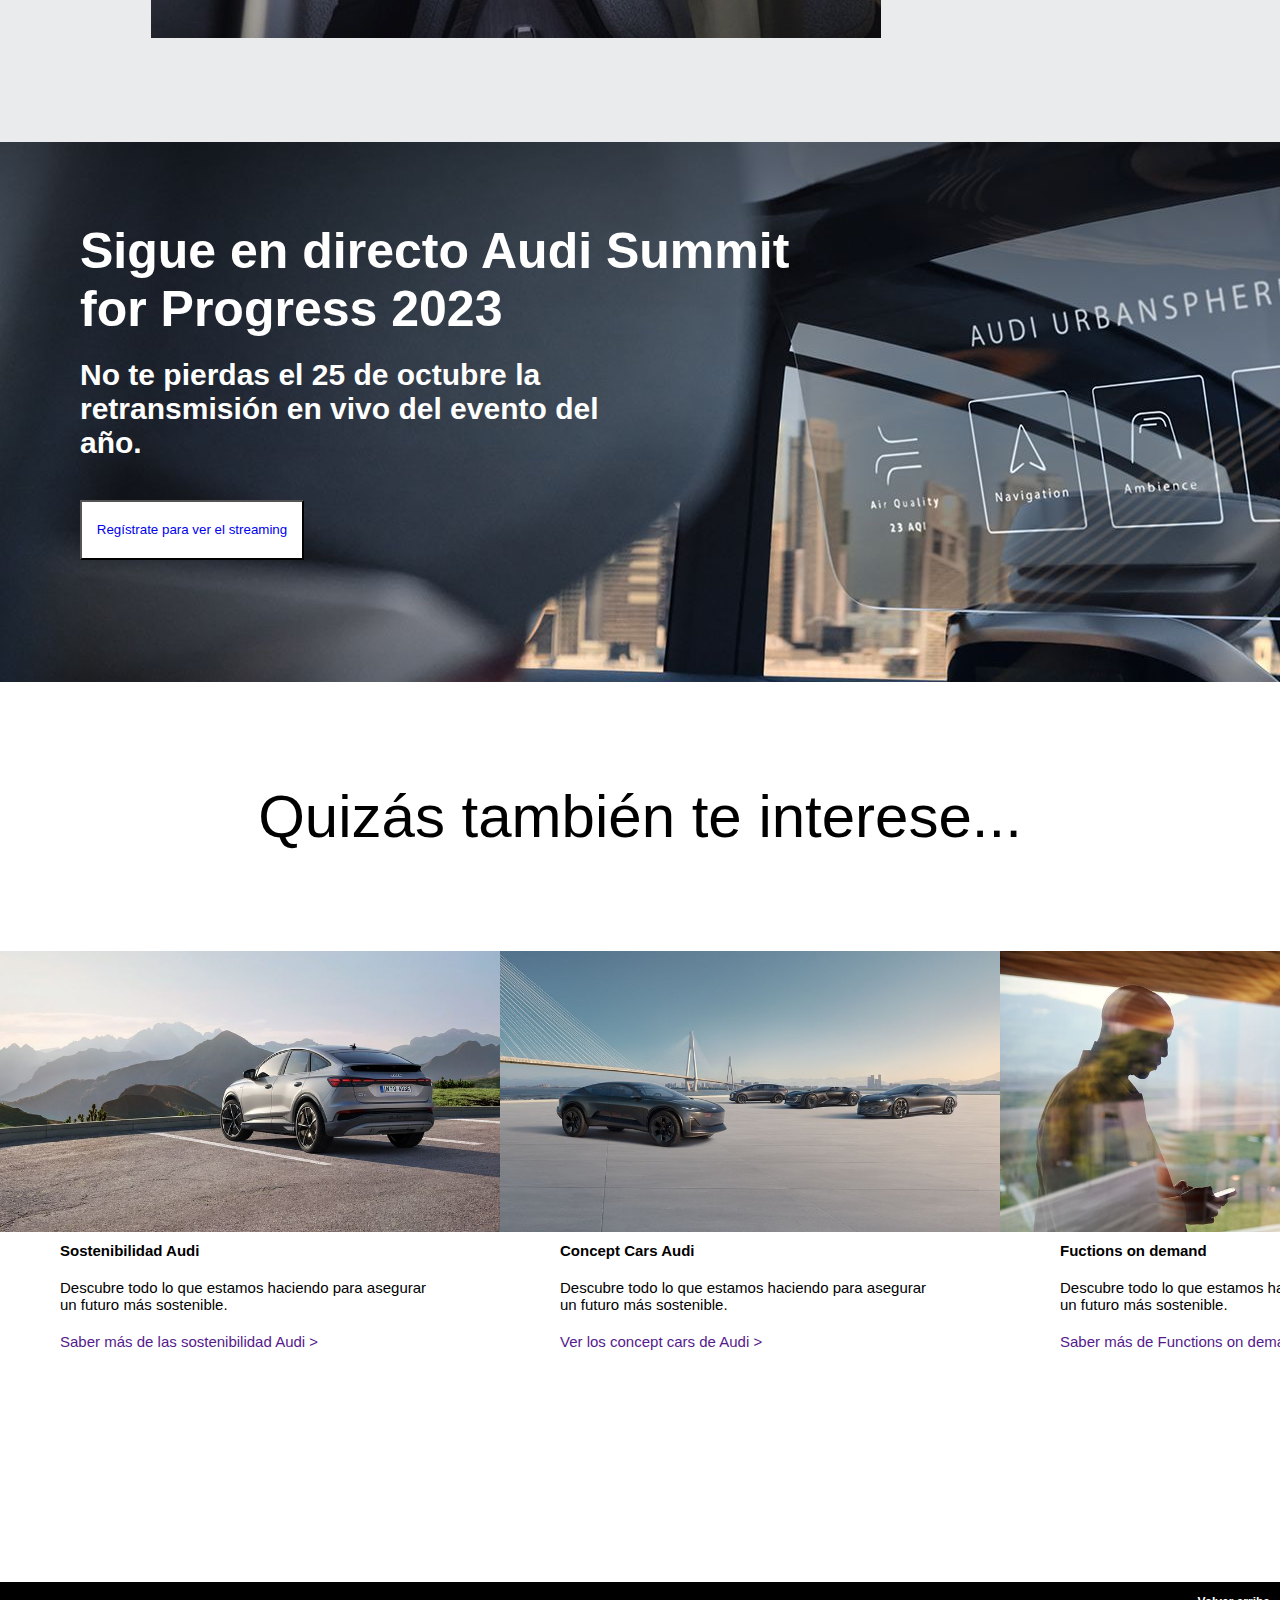
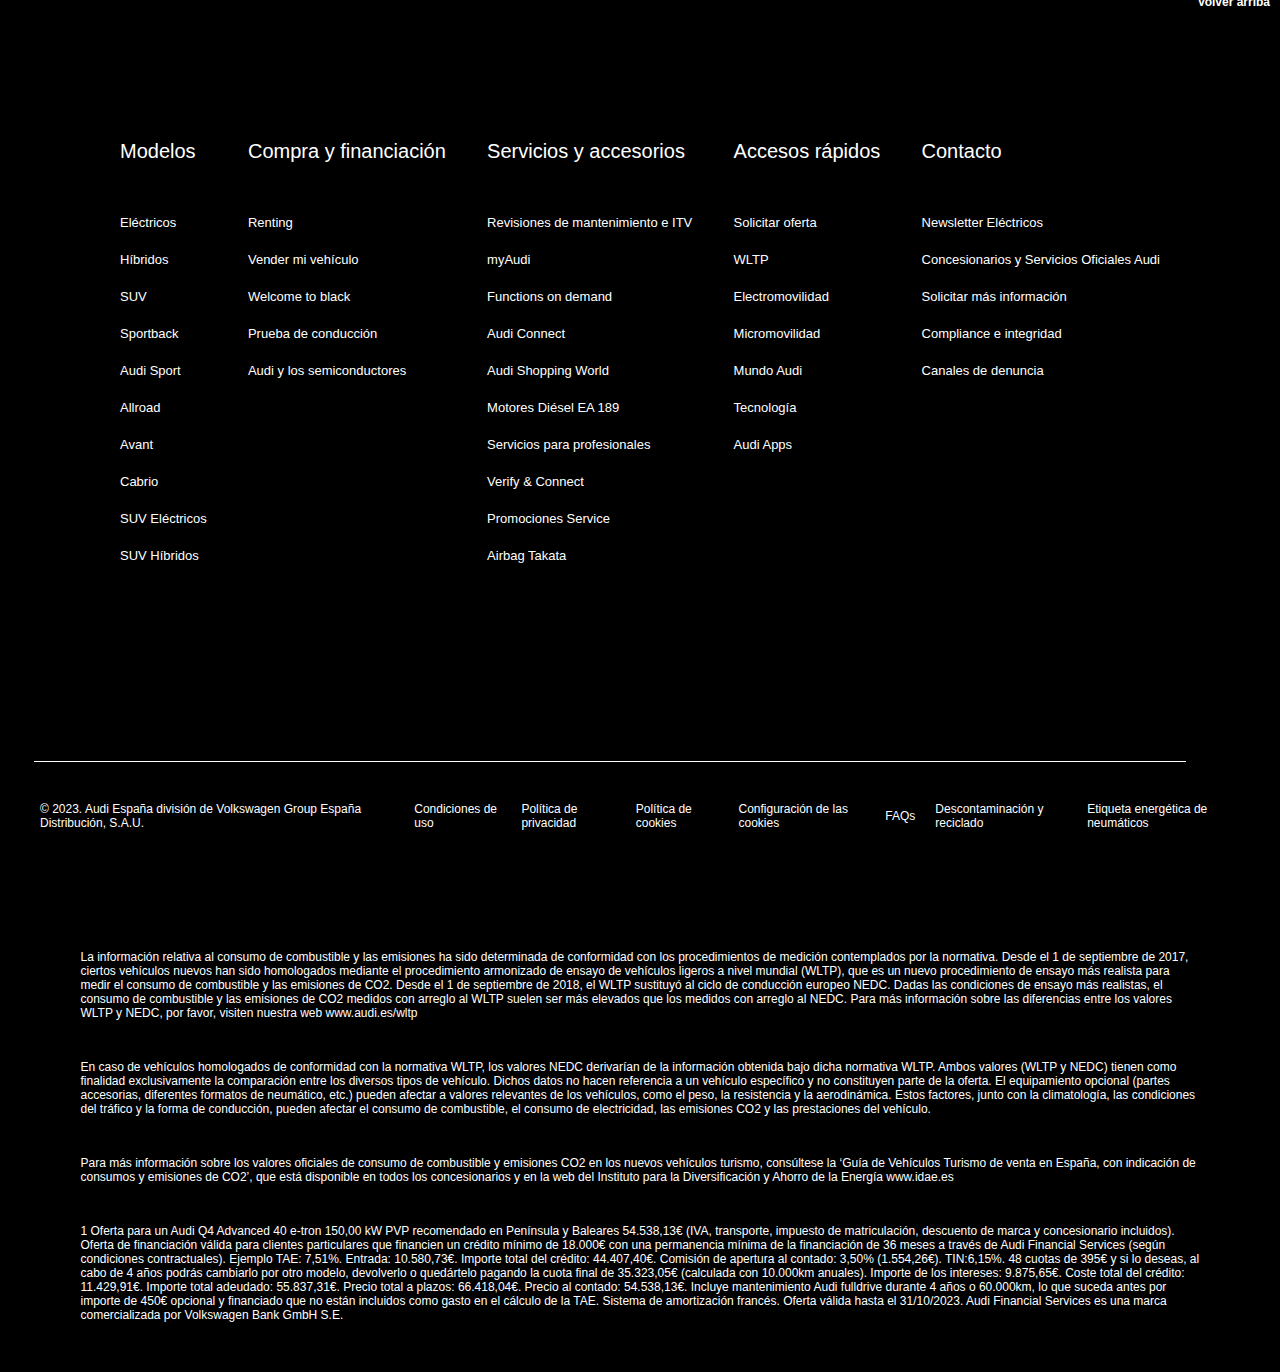
==== commit c88a7af3: "review buttons index.html" ====
--- a/index.html
+++ b/index.html
@@ -232,11 +232,11 @@
         <div class="box-rrss">
             <div class="rrss-li">
                 <li class="lu-rrss">
-                    <li class="li-rrss"><a href="#"><i class="fa-brands fa-facebook fa-2xl" style="color: #ffffff;"></i></a></li>
-                    <li class="li-rrss"><a href="#"><i class="fa-brands fa-instagram fa-2xl" style="color: #ffffff;"></i></a></li>
-                    <li class="li-rrss"><a href="#"><i class="fa-brands fa-youtube fa-2xl" style="color: #ffffff;"></i></a></li>
-                    <li class="li-rrss"><a href="#"><i class="fa-brands fa-x-twitter fa-2xl" style="color: #ffffff;"></i></a></li>
-                    <li class="li-rrss"><a href="#"><i class="fa-brands fa-linkedin fa-2xl" style="color: #ffffff;"></i></a></li>
+                    <li class="li-rrss"><a href="https://www.facebook.com/audispain" target="_blank"><i class="fa-brands fa-facebook fa-2xl" style="color: #ffffff;"></i></a></li>
+                    <li class="li-rrss"><a href="https://www.instagram.com/audispain" target="_blank"><i class="fa-brands fa-instagram fa-2xl" style="color: #ffffff;"></i></a></li>
+                    <li class="li-rrss"><a href="https://www.youtube.com/user/audiespana" target="_blank"><i class="fa-brands fa-youtube fa-2xl" style="color: #ffffff;"></i></a></li>
+                    <li class="li-rrss"><a href="https://twitter.com/audispain" target="_blank"><i class="fa-brands fa-x-twitter fa-2xl" style="color: #ffffff;"></i></a></li>
+                    <li class="li-rrss"><a href="https://www.linkedin.com/company/audispain/" target="_blank"><i class="fa-brands fa-linkedin fa-2xl" style="color: #ffffff;"></i></a></li>
                 </li>
             </div>
         </div>
--- a/styles.css
+++ b/styles.css
@@ -4,7 +4,7 @@
     padding: 0;
     text-decoration: none;
     list-style: 0;
-    font-family: Verdana, Geneva, Tahoma, sans-serif;
+    font-family: 'Segoe UI', Tahoma, Geneva, Verdana, sans-serif;
 }
 
 html,
@@ -188,6 +188,7 @@
 
 .summit-button:hover {
     background-color: #e9ebec;
+    border: #e9ebec;
 }
 
 .audi-summit-2 {
@@ -242,6 +243,7 @@
 
 .summit-button_2:hover {
     background-color: white;
+    border: white;
 }
 
 .register {
@@ -275,7 +277,7 @@
 
 .button_streaming {
     background-color: white;
-    height: 50px;
+    height: 60px;
     margin-top: 30px;
     width: 20%;
 }
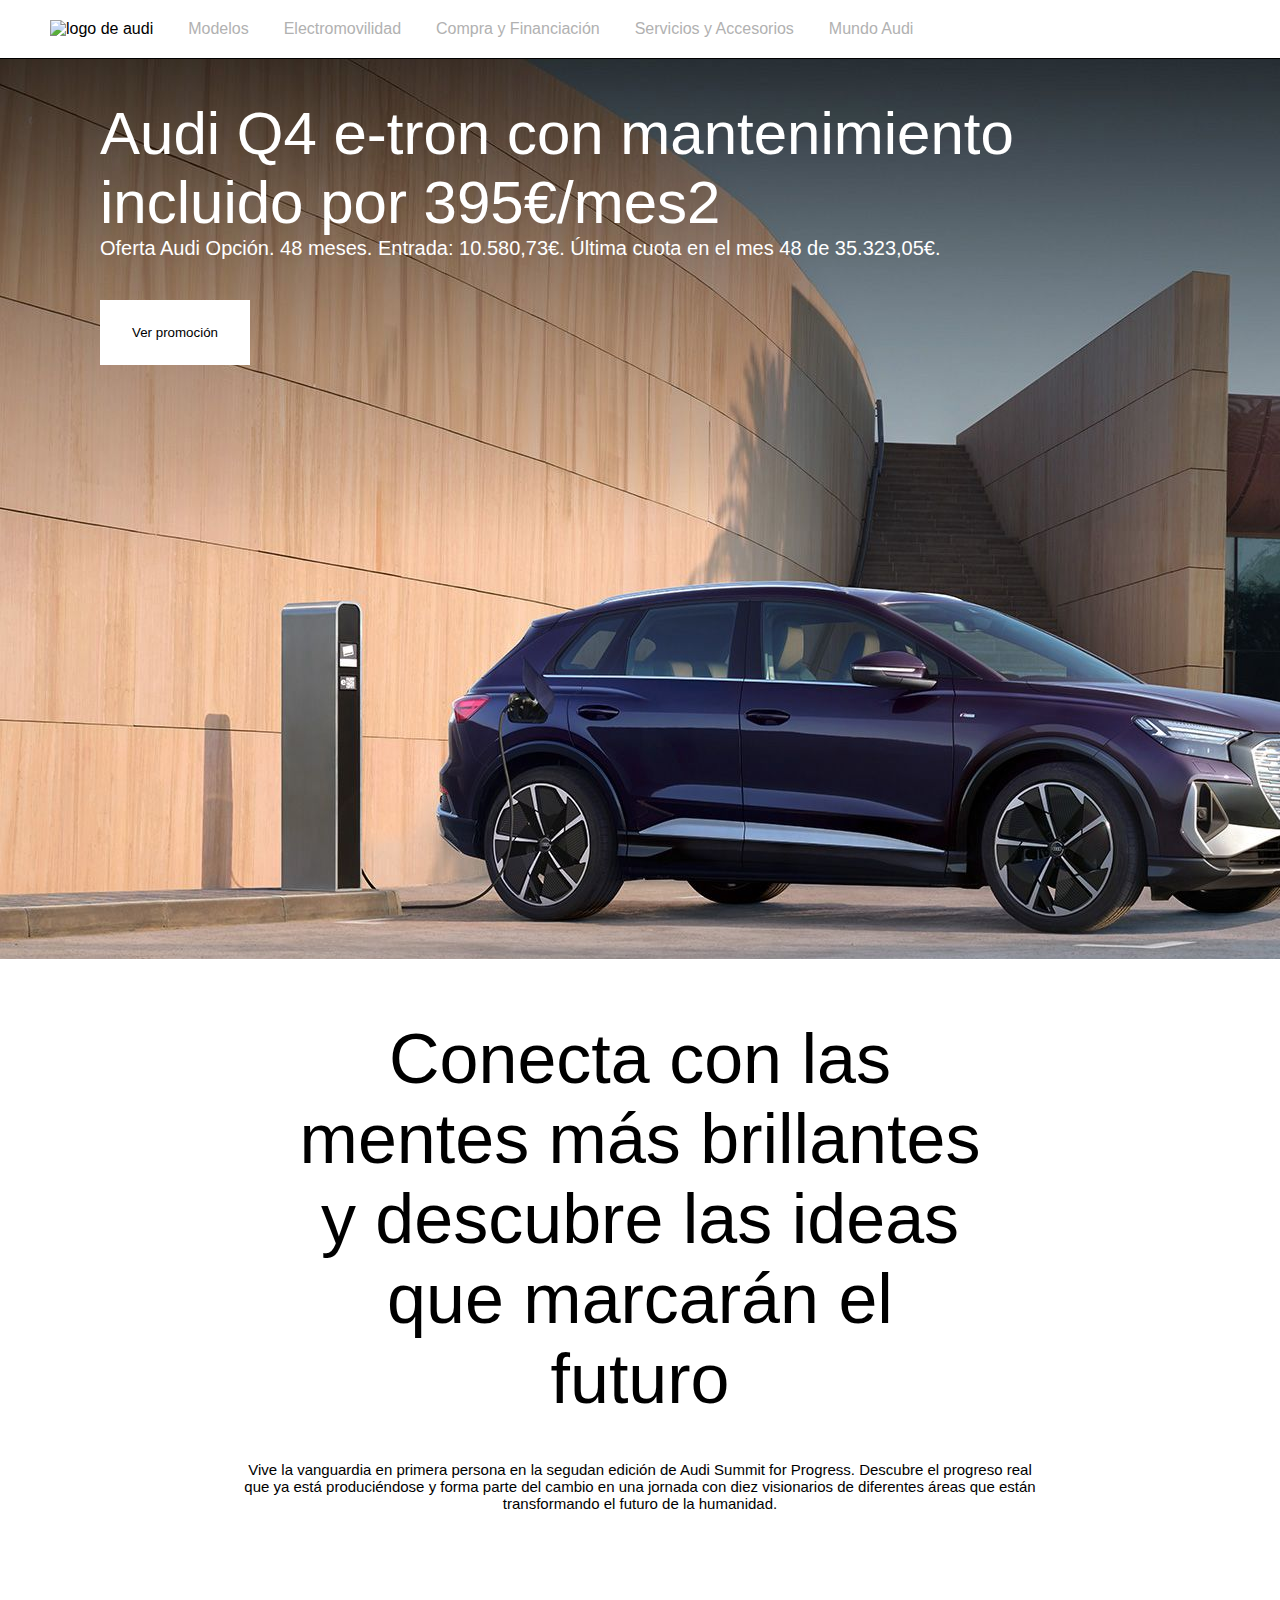
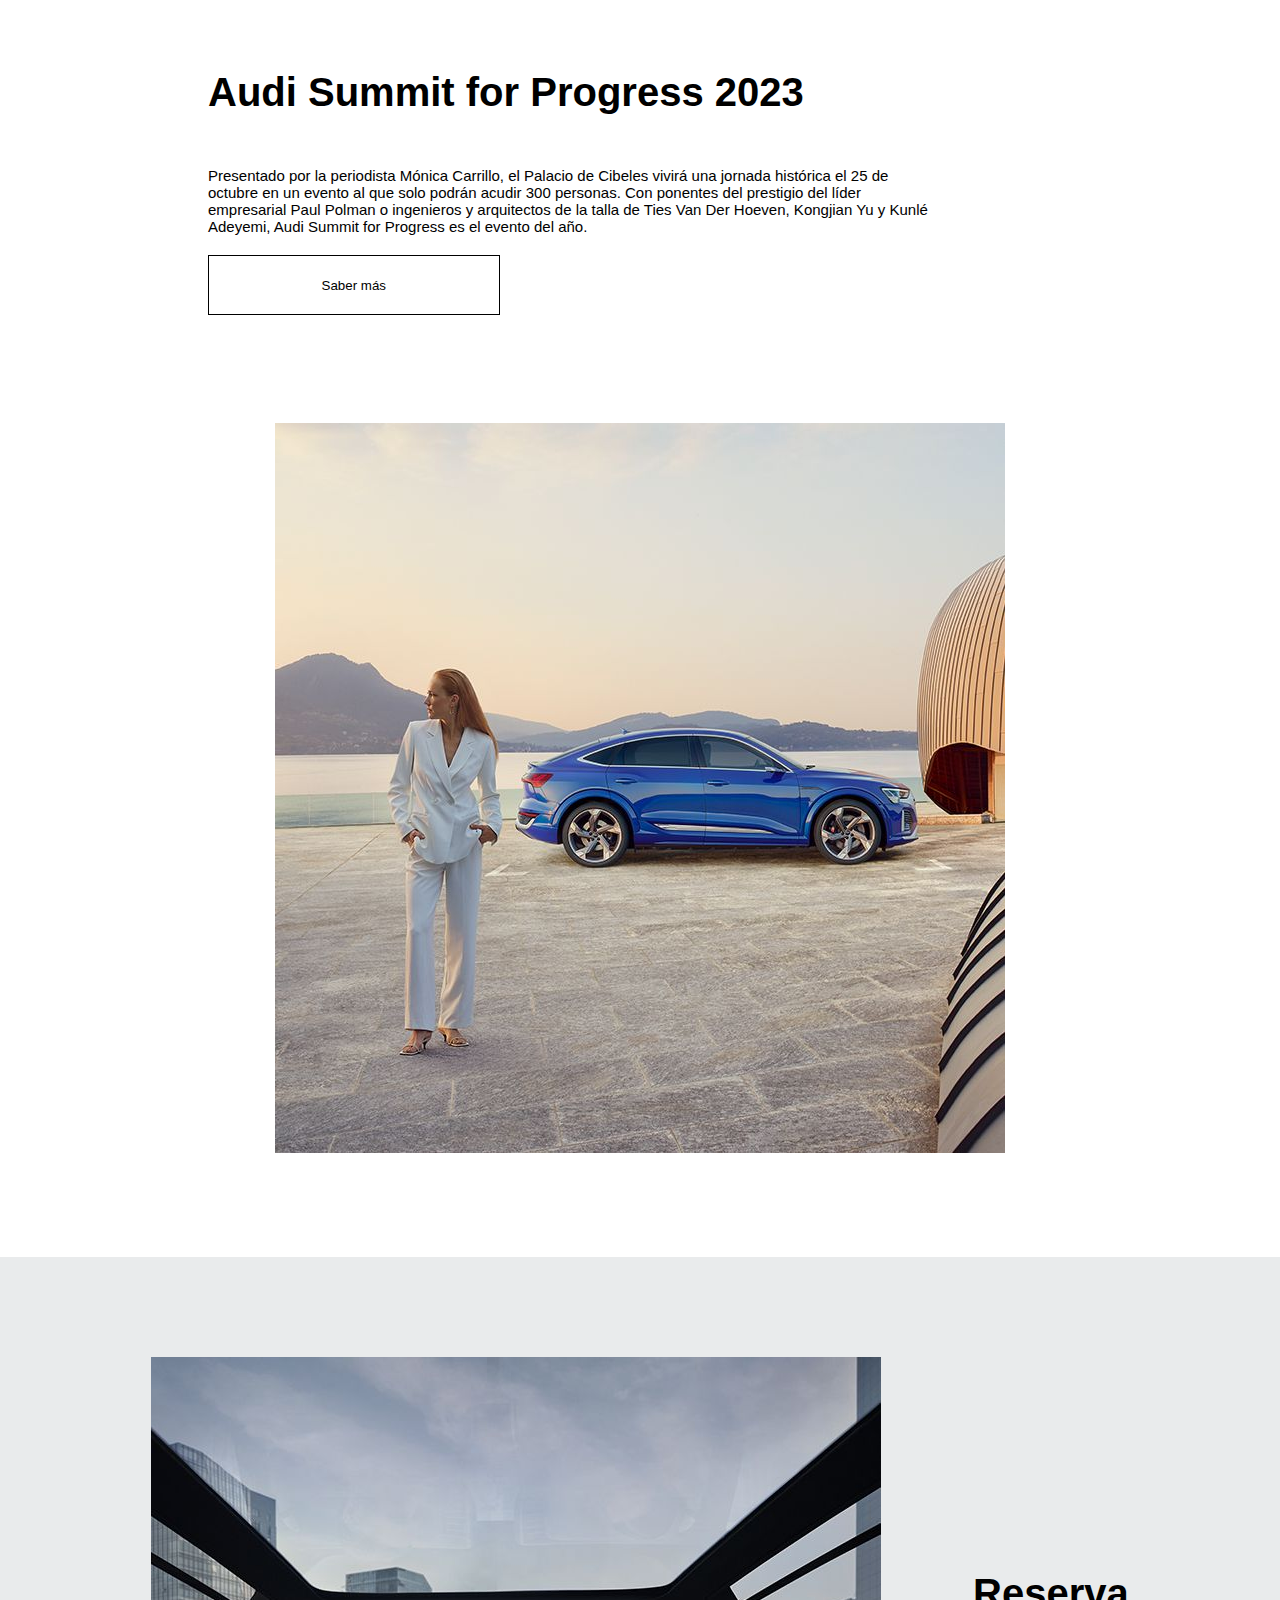
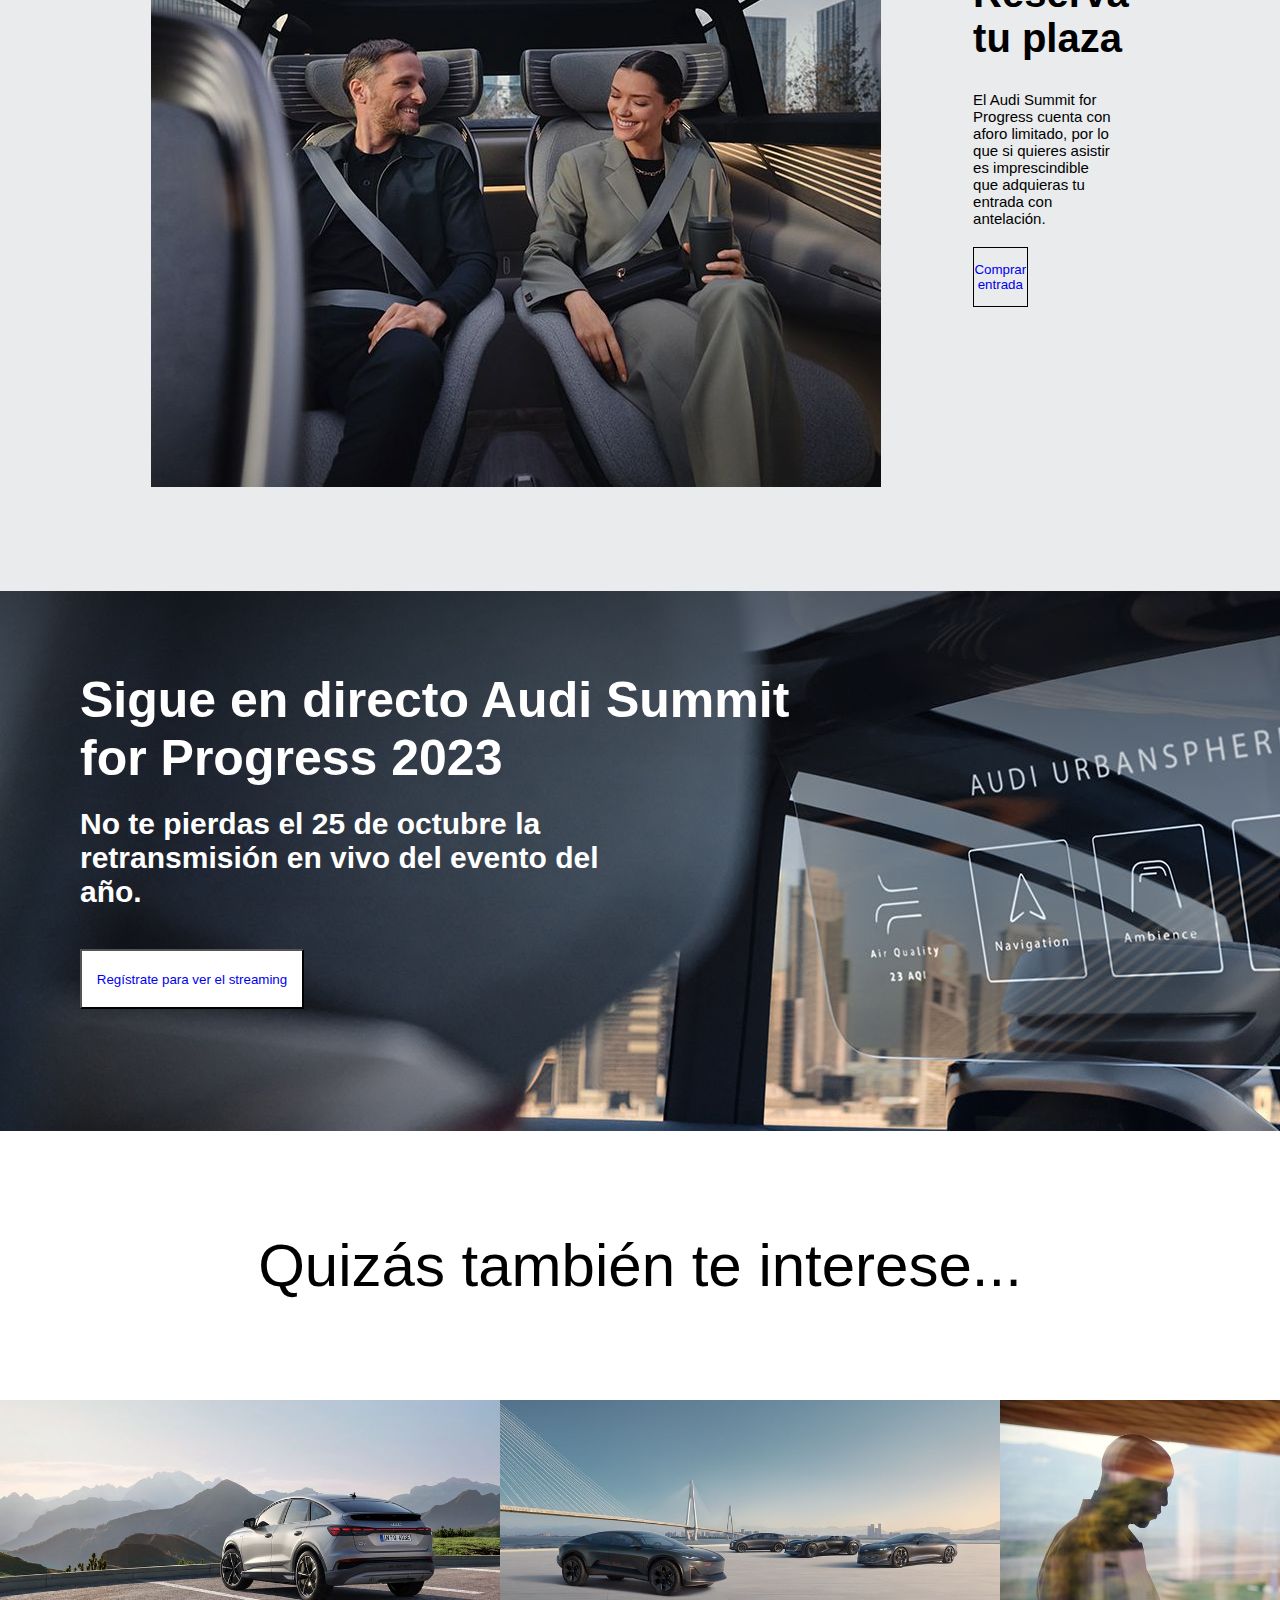
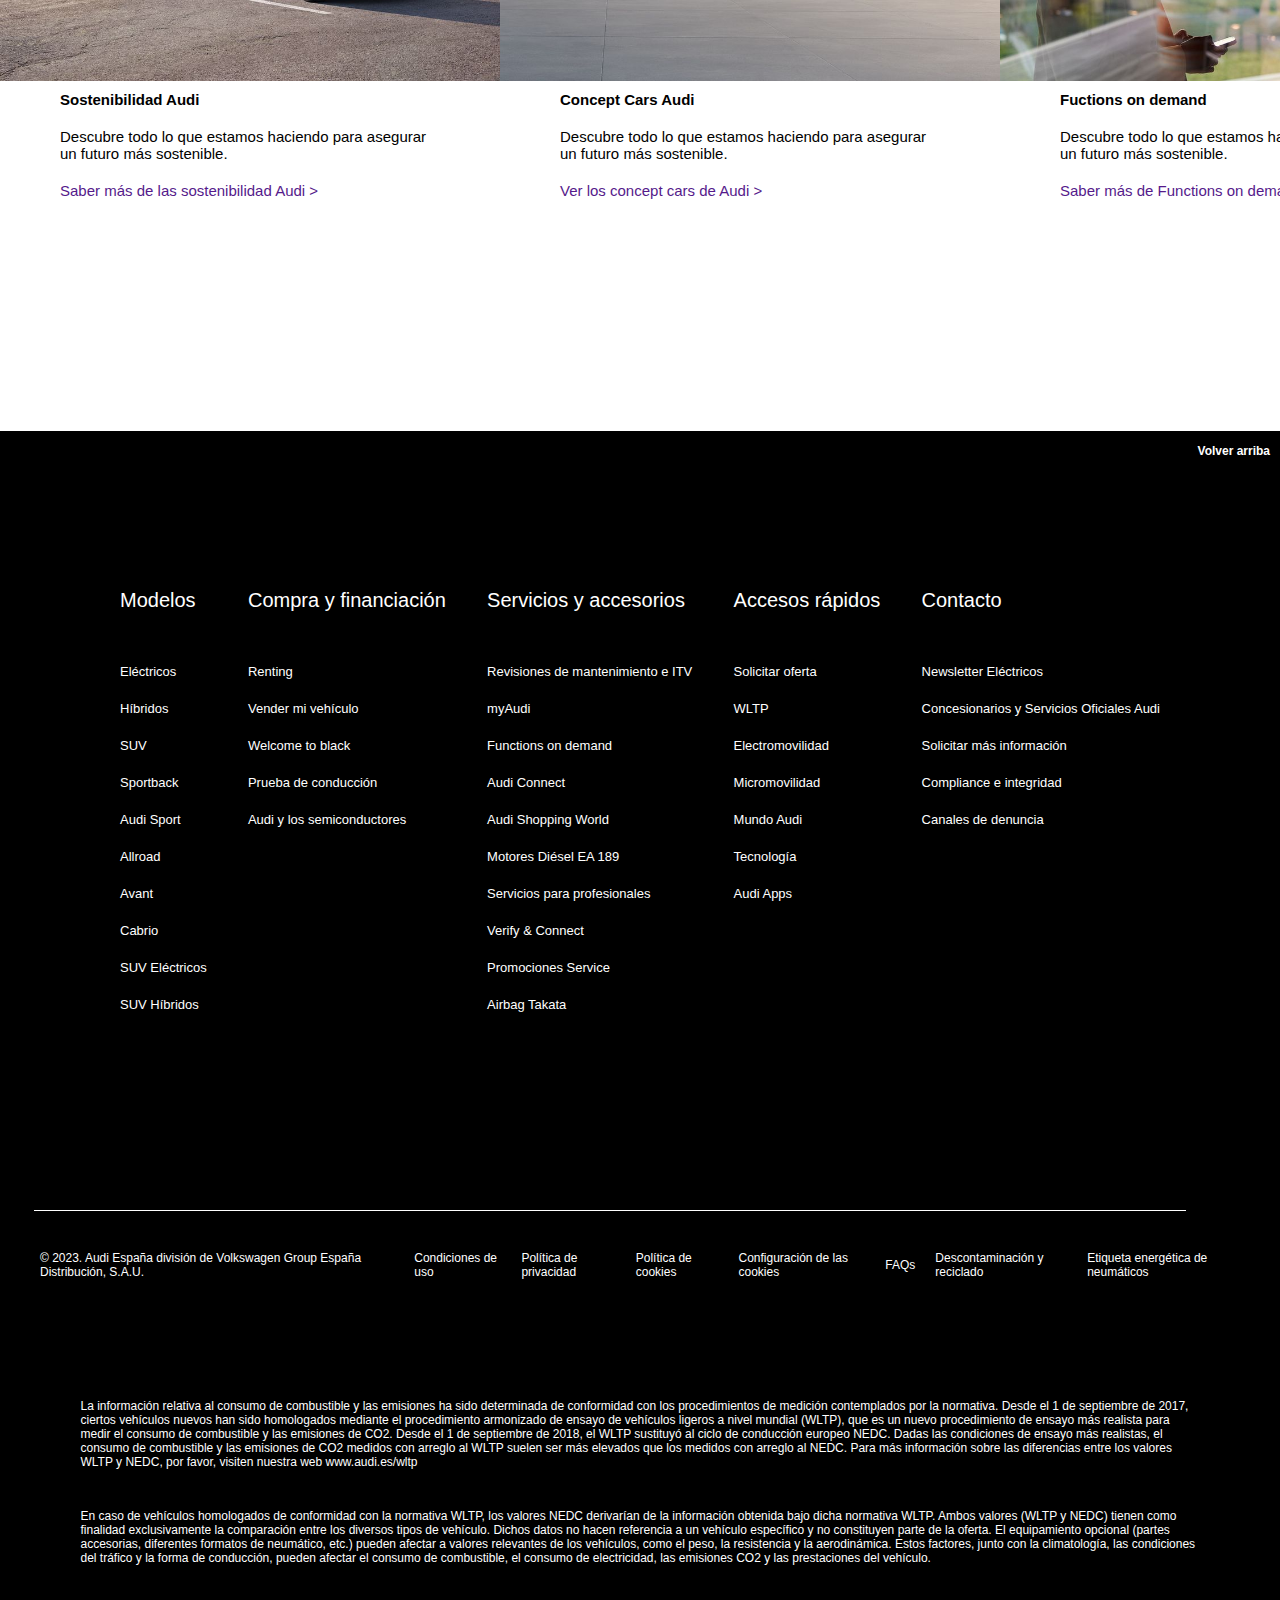
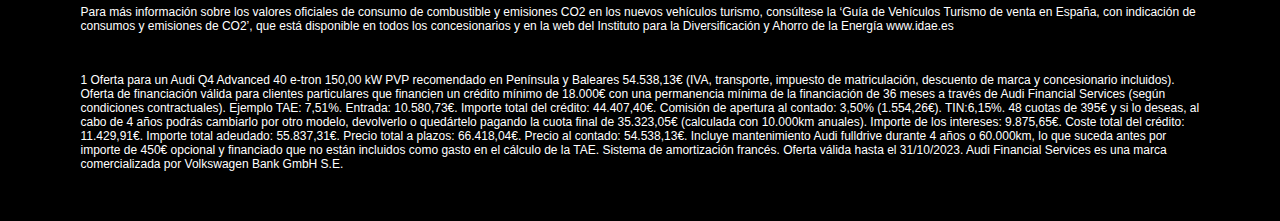
==== commit 6300f429: "img summit mobile created" ====
--- a/index.html
+++ b/index.html
@@ -64,7 +64,7 @@
                 </button>
             </div>
             <div class="audi-summit-photo">
-                <img src="./assets/summit-1.jpg" alt="">
+                <img class="summit-img" src="./assets/summit-1.jpg" alt="">
             </div>
         </div>
     </section>
--- a/styles.css
+++ b/styles.css
@@ -62,7 +62,6 @@
 }
 
 .header-caption {
-    height: 62%;
     background-image: url("./assets/audi-q4.jpg");
     height: 100%;
     background-repeat: no-repeat;
@@ -142,10 +141,10 @@
 
 .audi-summit_1 {
     display: flex;
-    flex-direction: row;
-    justify-content: center;
-    align-items: center;
-    width: 85%;
+    flex-direction: column;
+    justify-content: center;
+    align-items: center;
+    width: 100%;
     padding:100px;
 }
 
@@ -154,7 +153,7 @@
     flex-direction: column;
     align-items:flex-start;
     justify-content: center;
-    height: 100%;
+    height: auto;
     padding-top:10%;
     padding-bottom:10%;
     padding-left:10%;
@@ -451,4 +450,440 @@
     color: white;
     font-size: 12px;
     padding:20px;
-}+}
+
+
+/* MEDIA QUERY MOBILE */ 
+
+@media only screen and (max-width: 767px) {
+    .header {
+        background-color: rgb(255, 255, 255);
+        display: flex;
+        flex-direction: column;
+        justify-content: space-between;
+        padding: 10px;
+        width: 100%;
+        height: 100%;
+        border-bottom: solid 1px black;
+    }
+    
+    .nav-left {
+        width: 90%;
+        display: flex;
+        align-items: center;
+    }
+    
+    .nav-left img {
+        margin-left:30px;
+    }
+    
+    .nav-left span {
+        padding:10px;
+        margin-right:15px;
+    }
+    
+    .nav-left a{
+        font-weight: 500;
+        color:rgb(177, 177, 177);
+    }
+    
+    .nav-left a:hover{
+        font-weight: 500;
+        color:rgb(26, 24, 24);
+    }
+    
+    .nav-right {
+        width: 10%;
+        display: flex;
+        align-items: center;
+        justify-content: center;
+    }
+    
+    .header-caption {
+        background-image: url("./assets/audi-movile.jpg");
+        height: 140%;
+        display: flex;
+        align-items: center;
+        padding-left:0px;
+        padding-top:10px;
+    }
+    
+    .header-caption_h1 {
+        width: auto;
+        color: white;
+        font-weight: 400;
+        padding: 10px;
+        font-size: 40px;
+        text-align:left;
+    }
+    
+    .header-caption_h3 {
+        color: white;
+        font-size: 20px;
+        font-weight: 400;
+        padding-bottom: 0px;
+        padding: 10px;
+    }
+    
+    .button-header-caption {
+        display: flex;
+        align-items: center;
+        justify-content: center;
+        padding-top: 100px;
+    }
+    
+    .register_header {
+        width: 300px;
+        height: 65px;
+        background-color: white;
+        border: solid 1px white;
+    }
+    
+    .header-info {
+        height: auto;
+        display: flex;
+        flex-direction: column;
+        align-items: center;
+        padding:30px;
+        text-align: center;
+        gap:2rem;
+    }
+    
+    .header-info-h3 {
+        height: auto;
+        width: auto;
+        font-size: 50px;
+        font-weight: 500;
+    }
+    
+    .header-info-h5 {
+        font-size: 20px;
+        height: auto;
+        width: 70%;
+        padding: 10px;
+        font-weight: 400;
+    }
+    
+    .audi-summit {
+        height: auto;
+        display: flex;
+        flex-direction: column;
+        align-items: center;
+        justify-content: center;
+    }
+    
+    .audi-summit_1 {
+        display: flex;
+        flex-direction: column;
+        justify-content: center;
+        align-items: center;
+        width: auto;
+        padding:30px;
+    }
+    
+    .audi-summit_info {
+        display: flex;
+        flex-direction: column;
+        align-items:center;
+        justify-content: center;
+        height: auto;
+        width: 50%;
+        padding: 20px;
+    }
+    
+    .summit-info-h3 {
+        padding: 20px;
+        display: flex;
+        align-items: center;
+        height: auto;
+        width: auto;
+        font-size: 35px;
+    }
+    
+    .summit-info-h5 {
+        padding: 10px;
+        width: auto;
+        font-size: 15px;
+        font-weight: 400;
+    }
+    
+    .summit-button{
+        margin-top: 20px;
+        width: 40%;
+        height: 60px;
+        background-color: white;
+        border: solid 1px black;
+    }
+    
+    .summit-button p {
+        color:rgb(0, 0, 0);
+    }
+    
+    .summit-button:hover {
+        background-color: #e9ebec;
+        border: #e9ebec;
+    }
+
+    
+    .audi-summit-2 {
+        height: auto;
+        display: flex;
+        align-items: center;
+        justify-content: center;
+        background-color: #e9ebec;
+        padding: 100px;
+    }
+    
+    .audi-summit_2 {
+        display: flex;
+        flex-direction: row;
+        justify-content: center;
+        align-items: center;
+        width: 85%;
+    }
+    
+    .audi-summit_info_2{
+        display: flex;
+        flex-direction: column;
+        align-items:flex-start;
+        justify-content: center;
+        height: 100%;
+        padding-top:10%;
+        padding-bottom:10%;
+        padding-left:10%;
+    }
+    
+    .summit-info-h3_2{
+        display: flex;
+        align-items: center;
+        height: 150px;
+        width: 70%;
+        font-size: 40px;
+    }
+    
+    .summit-info-h5_2{
+        width: 90%;
+        font-size: 15px;
+        font-weight: 400;
+    }
+    
+    .summit-button_2{
+        margin-top: 20px;
+        width: 35%;
+        height: 60px;
+        background-color: #e9ebec;
+        border: solid 1px black;
+    }
+    
+    .summit-button_2:hover {
+        background-color: white;
+        border: white;
+    }
+    
+    .register {
+        height: 60%;
+        width: auto;
+        background-image: url("./assets/audi-submit.jpg");
+        background-repeat: no-repeat;
+    }
+    
+    .register_event {
+        height: 100%;
+        display: flex;
+        flex-direction: column;
+        padding:80px;
+        
+    }
+    
+    .register_event_h3 {
+        font-size: 50px;
+        width: 70%;
+        color: white;
+        padding-bottom: 20px;
+    }
+    
+    .register_event_h4 {
+        width: 50%;
+        font-size: 30px;
+        color: white;
+        padding-bottom: 10px;
+    }
+    
+    .button_streaming {
+        background-color: white;
+        height: 60px;
+        margin-top: 30px;
+        width: 20%;
+    }
+    
+    .button_streaming:hover {
+        background-color: #e9ebec;
+    }
+    
+    .interest{
+        /* border: solid 1px red; */
+        height: 100%;
+    }
+    
+    .interest_information {
+        display: flex;
+        padding: 100px;
+    }
+    
+    .interest_h4 {
+        width: 100%;
+        font-size: 60px;
+        font-weight: 400;
+        text-align: center;
+    }
+    
+    .interest_information_audi {
+        display: flex;
+        flex-direction: row;
+    }
+    
+    .interest_information_box{
+        display: flex;
+        flex-direction: column;
+        align-items: center;
+    }
+    
+    .interest_information_box img {
+        width: 500px;
+    }
+    
+    .box_h5 {
+        padding: 10px;
+        width: 80%;
+        font-size: 15px;
+    }
+    
+    .box_p {
+        width: 80%;
+        padding: 10px;
+        font-size: 15px;
+    }
+    
+    .box_a{ 
+        width: 80%;
+    }
+    
+    /* Section footer */ 
+    
+    .footer {
+        background-color: black;
+        height: auto;
+    }
+    
+    .return {
+        display: flex;
+        justify-content: flex-end;
+        padding: 10px;
+    }
+    
+    .span-return {
+        color: white;
+        font-size: 12px;
+        font-weight: 600;
+    }
+    
+    .footer-text {
+        margin: 10px;
+        padding:100px;
+        display: flex;
+        flex-direction: row;
+        align-items:flex-start;
+        justify-content: space-between;
+    }
+    
+    .box-footer {
+        padding: 10px;
+    }
+    
+    .p-footer {
+        color: white;
+        padding-bottom: 50px;
+        font-size: 20px;
+        font-weight: 400;
+    }
+    
+    .li-footer{
+        padding-bottom: 20px;
+        font-size: 15px;
+        list-style: none;
+    }
+    
+    .li-footer a{
+        color:white;
+        font-size: 13px;
+        font-weight: 300;
+    }
+    
+    .li-footer a:hover{
+        color:#6a6d6d;
+    }
+    
+    .box-rrss {
+        width: 100%;
+        display: flex;
+        align-items: center;
+        justify-content: center;
+    }
+    
+    .rrss-li {
+        border-bottom: solid 1px white;
+        display: flex;
+        flex-direction: row;
+        justify-content: flex-end;
+        margin-right: 60px;
+        width: 90%;
+        padding: 20px;
+    }
+    
+    .footer-text-2 {
+        margin:30px;
+        display: flex;
+        align-items: flex-start;
+        justify-content: center;
+    }
+    
+    .box-text-2 {
+        width: 100%;
+        display: flex;
+        align-items: center;
+        justify-content: space-between;
+        color: white;
+        font-size: 12px;
+        padding-bottom: 30px;
+    }
+    
+    .span-text-2 {
+        padding: 10px;
+    }
+    
+    .span-text-2 a {
+        color: white;
+    }
+    
+    .span-text-2 a:hover {
+        color:#6a6d6d
+    }
+    
+    .footer-text-3 {
+        padding: 30px;
+        display: flex;
+        align-items: center;
+        justify-content: center;
+    }
+    
+    .box-text-3 {
+        width: 95%;
+    }
+    
+    
+    .p-text-3 {
+        color: white;
+        font-size: 12px;
+        padding:20px;
+    }
+  }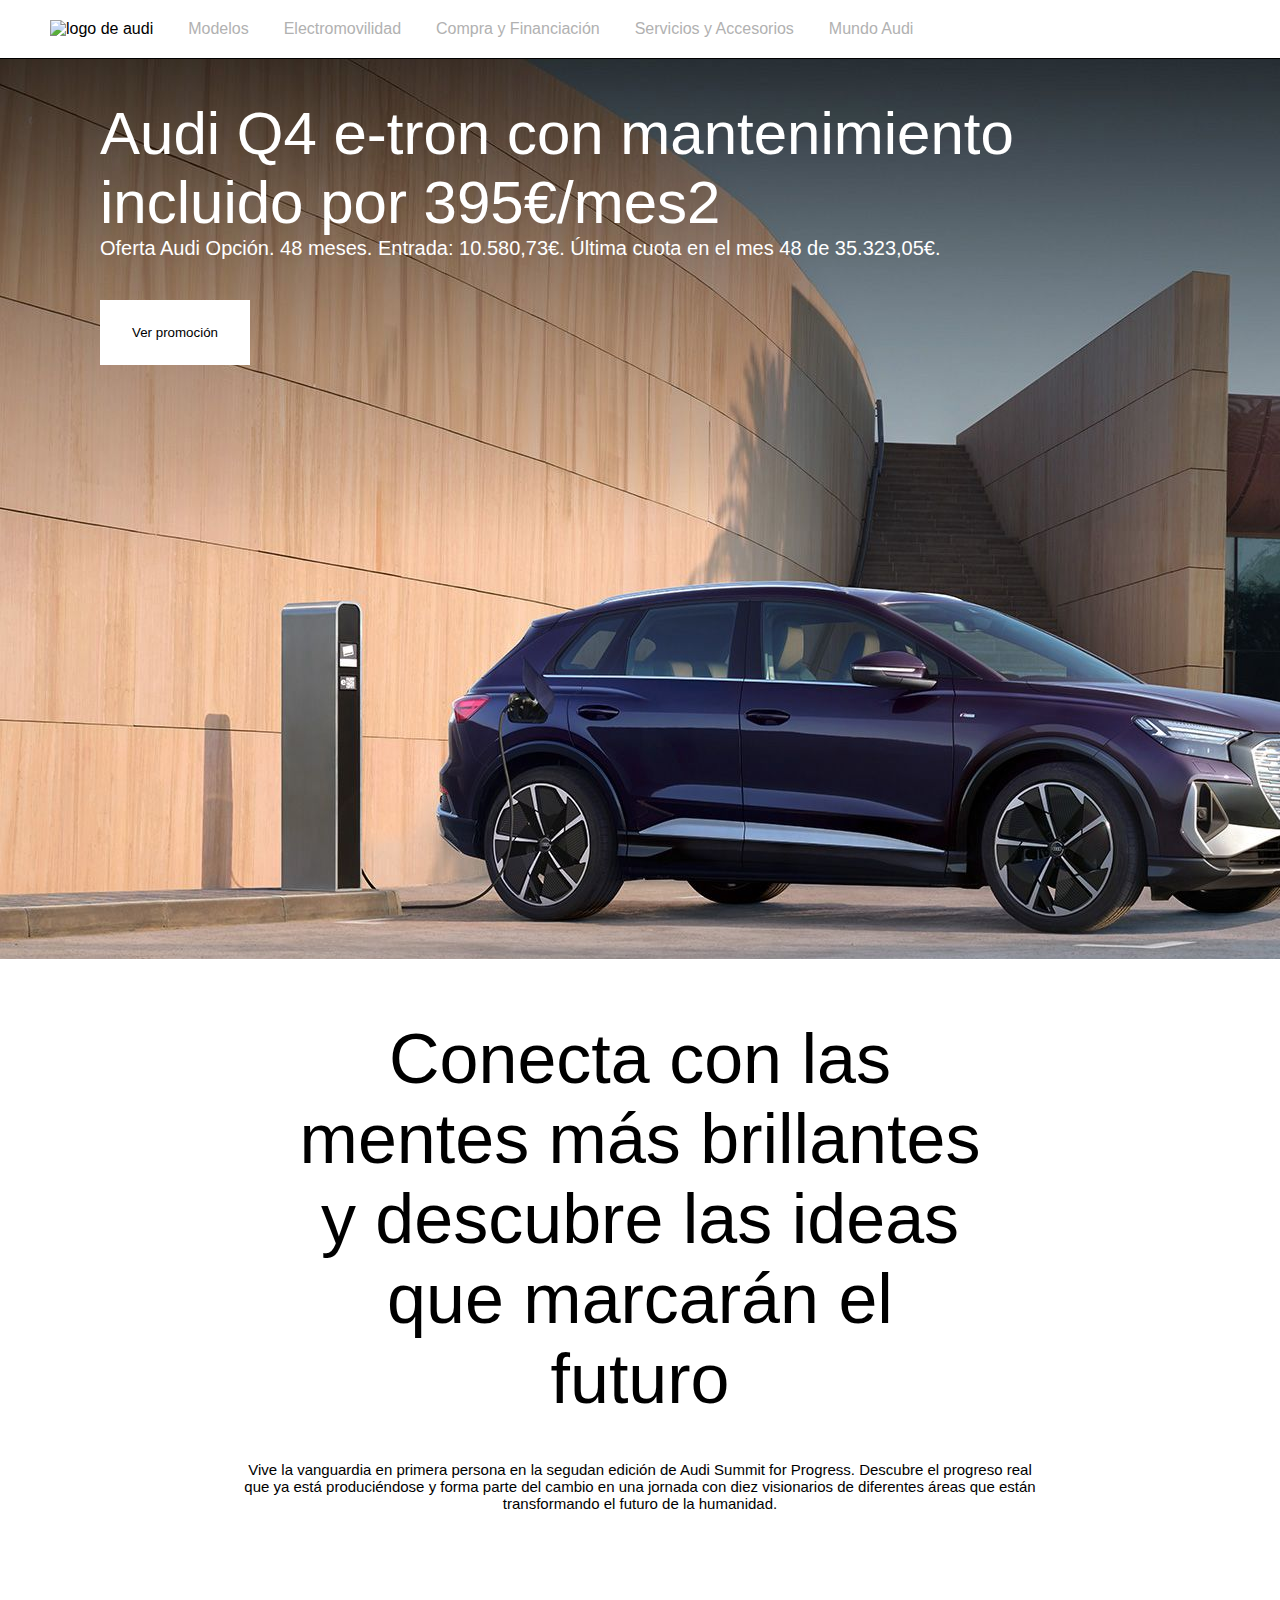
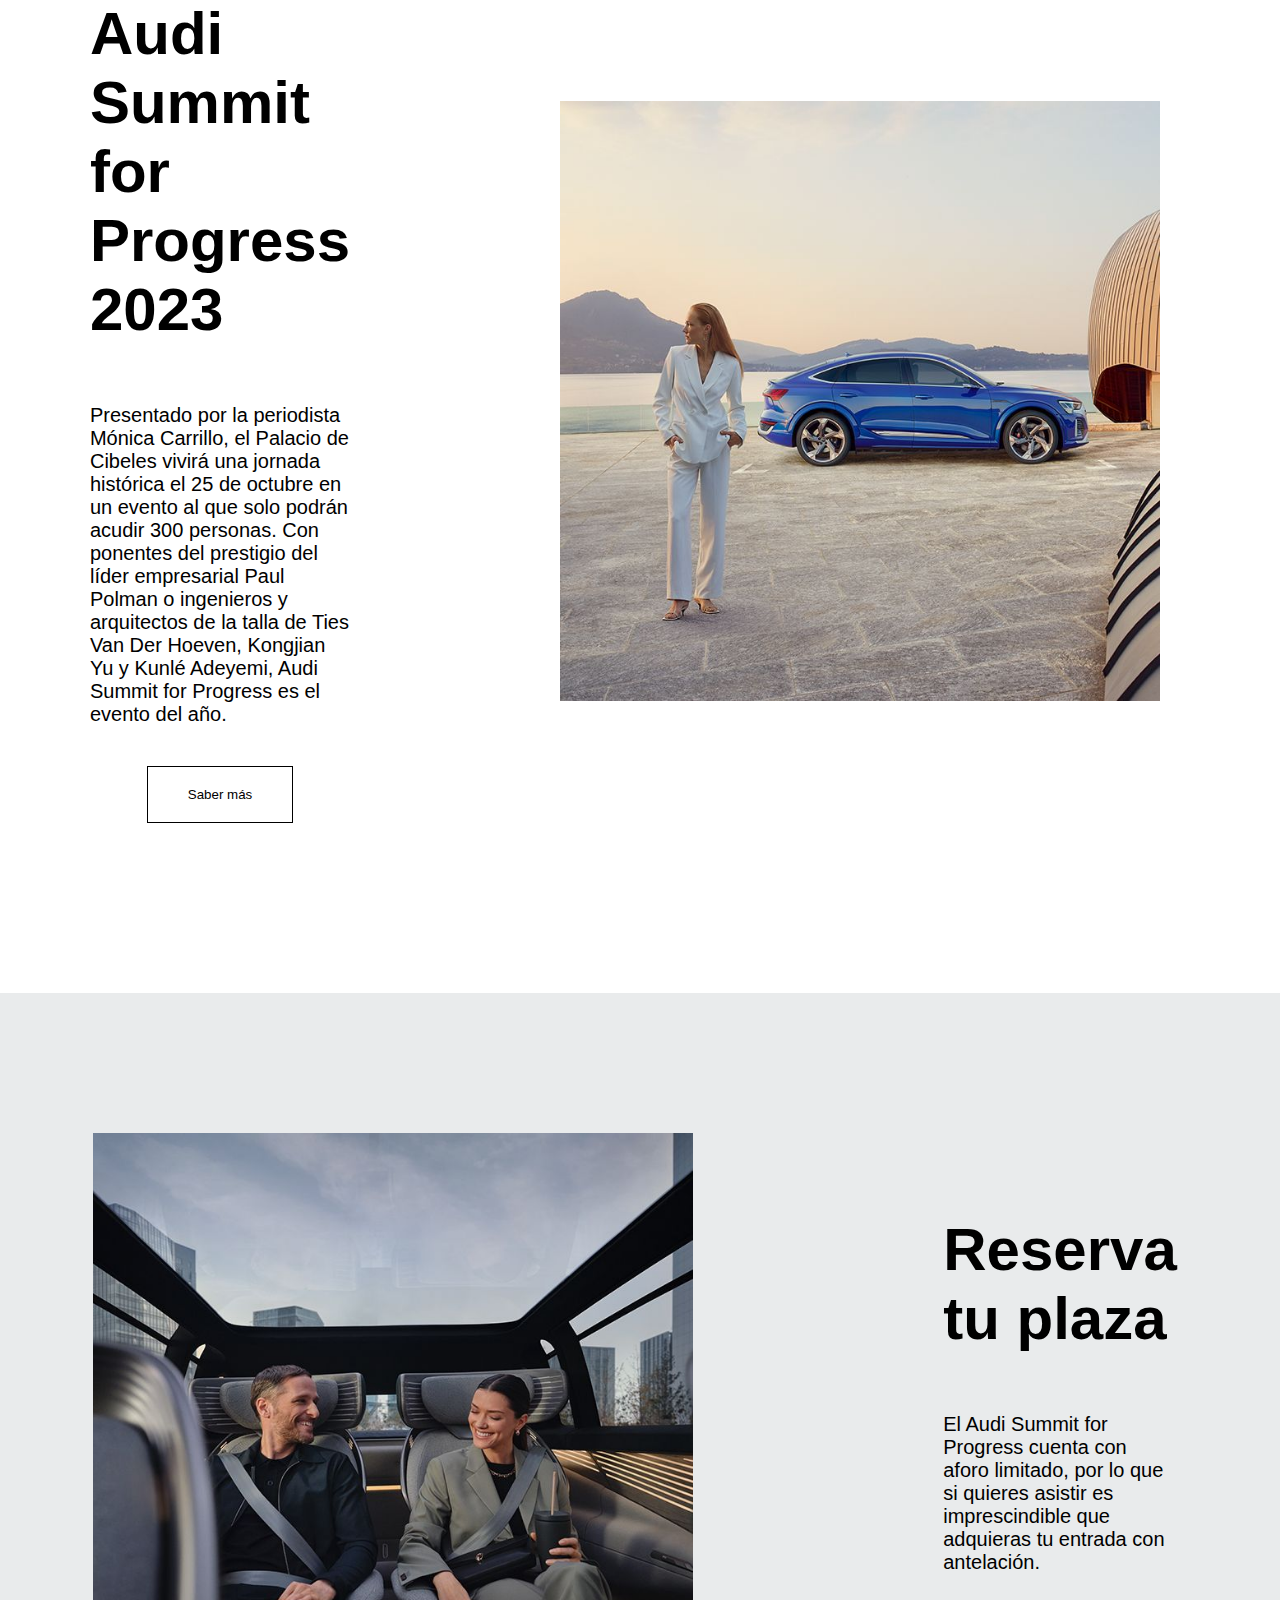
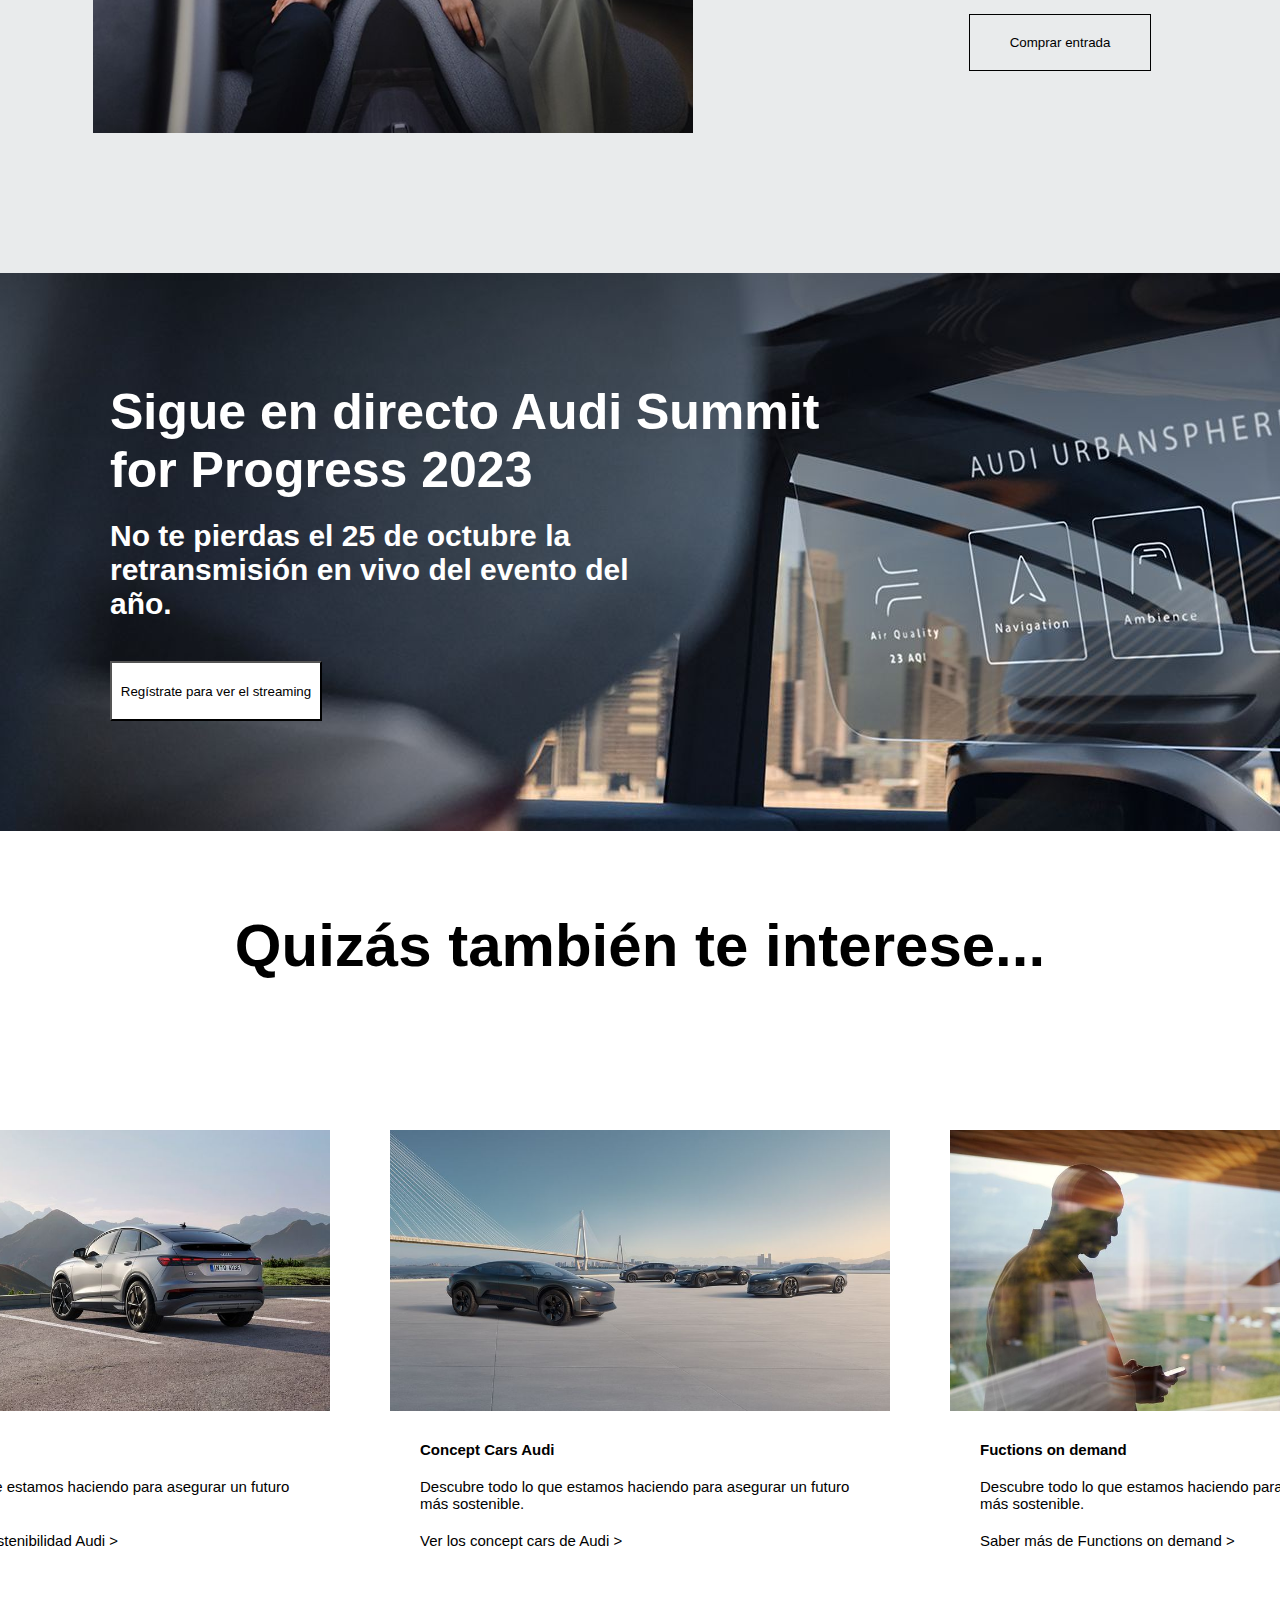
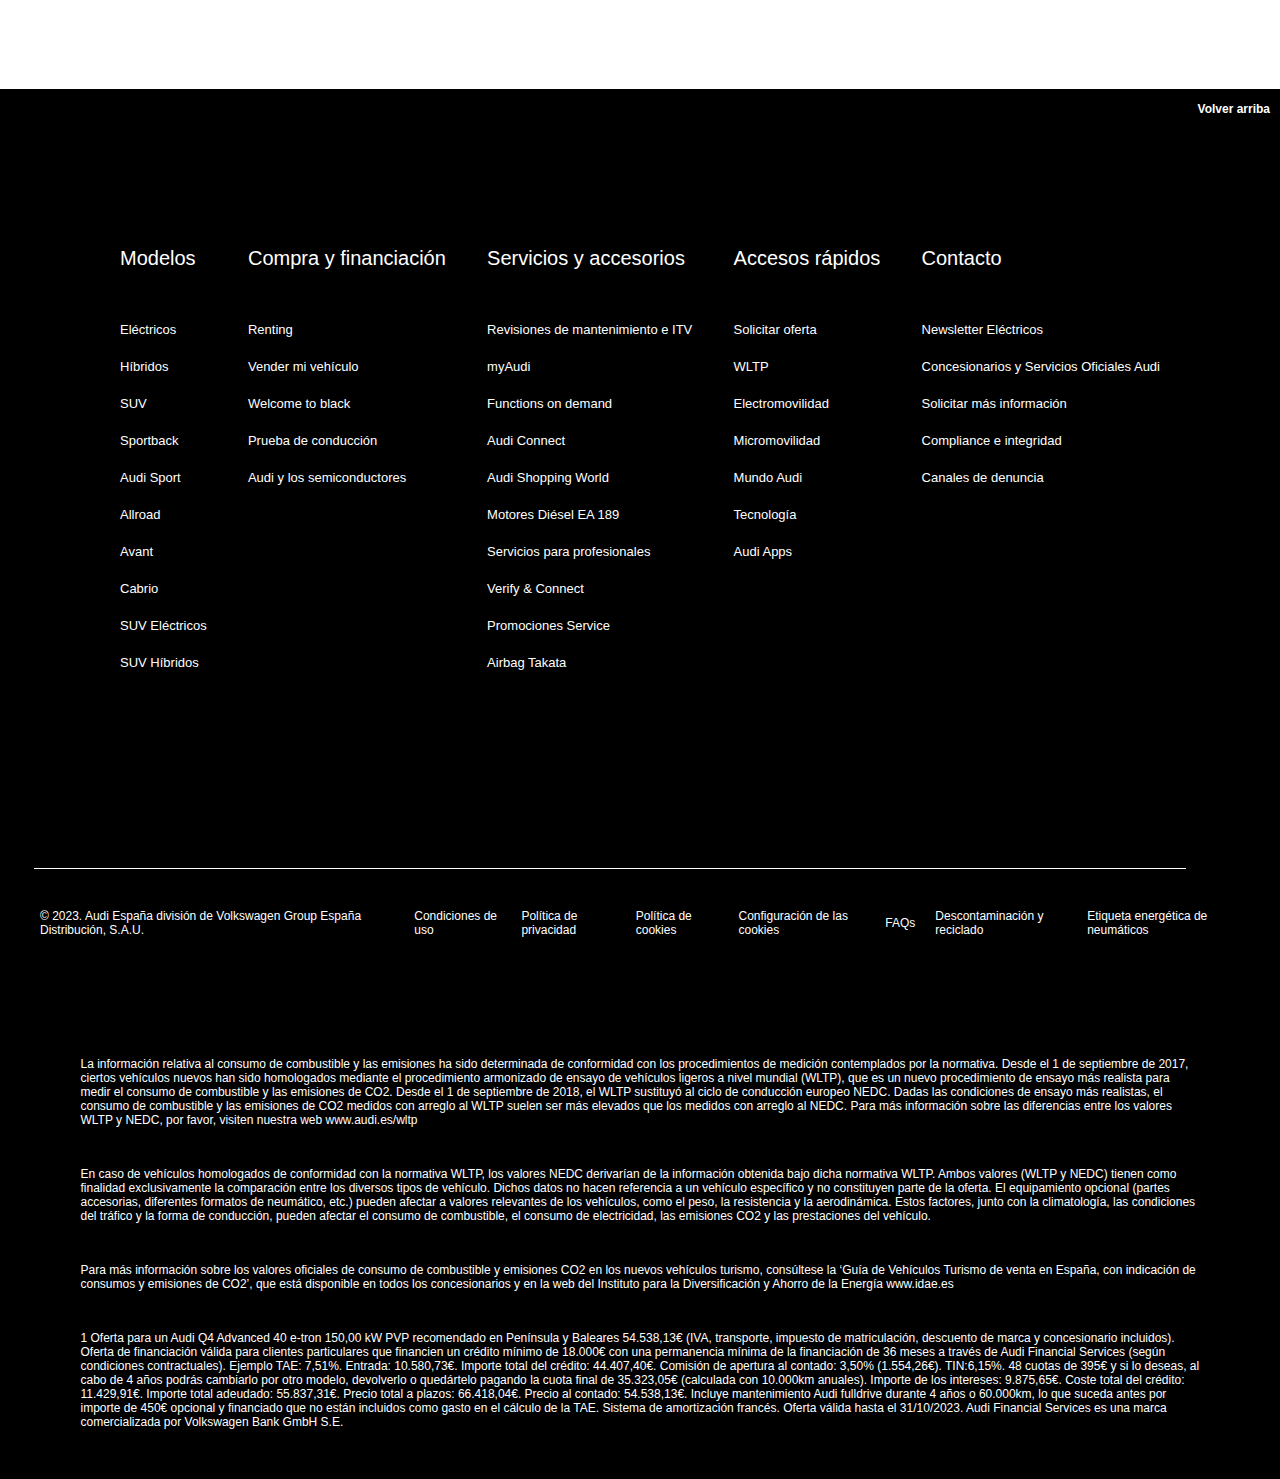
==== commit fcce5879: "section audi summit 1, audi summit 2, register and interest information mobile done" ====
--- a/index.html
+++ b/index.html
@@ -51,28 +51,34 @@
         </header>
     </div>
     <section class="audi-summit">
-        <div class="audi-summit_1">
-            <div class="audi-summit_info">
-                <h3 class="summit-info-h3">
-                    Audi Summit for Progress 2023
-                </h3>
-                <h5 class="summit-info-h5">
-                    Presentado por la periodista Mónica Carrillo, el Palacio de Cibeles vivirá una jornada histórica el 25 de octubre en un evento al que solo podrán acudir 300 personas. Con ponentes del prestigio del líder empresarial Paul Polman o ingenieros y arquitectos de la talla de Ties Van Der Hoeven, Kongjian Yu y Kunlé Adeyemi, Audi Summit for Progress es el evento del año.
-                </h5>
-                <button class="summit-button">
-                    <a href="#"><p>Saber más</p></a>
-                </button>
-            </div>
+        <div class="audi-summit_info">
+          <h3 class="summit-info-h3">Audi Summit for Progress 2023</h3>
+          <h5 class="summit-info-h5">
+            Presentado por la periodista Mónica Carrillo, el Palacio de Cibeles
+            vivirá una jornada histórica el 25 de octubre en un evento al que solo
+            podrán acudir 300 personas. Con ponentes del prestigio del líder
+            empresarial Paul Polman o ingenieros y arquitectos de la talla de Ties
+            Van Der Hoeven, Kongjian Yu y Kunlé Adeyemi, Audi Summit for Progress
+            es el evento del año.
+          </h5>
+          <div class="summit-button">
+            <button>
+              <a href="#"><p>Saber más</p></a>
+            </button>
+          </div>
+        </div>
+        <div class="audi-summit-photo">
+          <img
+            class="summit-img"
+            src="./assets/summit-1.jpg"
+            alt=""
+          />
+        </div>
+      </section>
+
+    <section class="audi-summit-2">
             <div class="audi-summit-photo">
-                <img class="summit-img" src="./assets/summit-1.jpg" alt="">
-            </div>
-        </div>
-    </section>
-
-    <section class="audi-summit-2">
-        <div class="audi-summit_2">
-            <div class="audi-summit-photo">
-                <img src="./assets/summit-2.jpg" alt="">
+                <img class="summit-img" src="./assets/summit-2.jpg" alt="">
             </div>
             <div class="audi-summit_info_2">
                 <h3 class="summit-info-h3_2">
@@ -81,9 +87,11 @@
                 <h5 class="summit-info-h5_2">
                     El Audi Summit for Progress cuenta con aforo limitado, por lo que si quieres asistir es imprescindible que adquieras tu entrada con antelación.
                 </h5>
-                <button class="summit-button_2">
+                <div class="summit-button-2">
+                <button>
                     <a href="#"><p>Comprar entrada</p></a>
                 </button>
+                </div>
             </div>
         </div>
     </section>
@@ -103,7 +111,6 @@
     </section>
 
     <section class="interest">
-        <div class="interest_information">
             <h4 class="interest_h4">
                 Quizás también te interese...
             </h4>
@@ -111,6 +118,7 @@
         <div class="interest_information_audi">
             <div class="interest_information_box">
                 <img src="./assets/box_1.jpg" alt="">
+                <div class="information-audi-final">
                 <h5 class="box_h5">
                     Sostenibilidad Audi
                 </h5>
@@ -123,9 +131,11 @@
                     </p>
                 </a>
             </div>
+        </div>
 
             <div class="interest_information_box">
                 <img src="./assets/box_2.jpg" alt="">
+                <div class="information-audi-final">
                 <h5 class="box_h5">
                     Concept Cars Audi
                 </h5>
@@ -138,9 +148,11 @@
                     </p>
                 </a>
             </div>
+        </div>
 
             <div class="interest_information_box">
                 <img src="./assets/box_3.jpg" alt="">
+                <div class="information-audi-final">
                 <h5 class="box_h5">
                     Fuctions on demand
                 </h5>
@@ -152,8 +164,8 @@
                         Saber más de Functions on demand >
                     </p>
                 </a>
-            </div>
-        </div>
+        </div>
+    </div>
     </section>
 
     <footer class="footer">
--- a/styles.css
+++ b/styles.css
@@ -133,78 +133,78 @@
 }
 
 .audi-summit {
-    height: auto;
-    display: flex;
-    align-items: center;
-    justify-content: center;
-}
-
-.audi-summit_1 {
-    display: flex;
-    flex-direction: column;
-    justify-content: center;
-    align-items: center;
+    display: flex;
+    align-items: center;
+    justify-content: center;
+    padding: 20px;
+    margin: 80px;
+  }
+  
+  .audi-summit_info {
+    display: flex;
+    flex-direction: column;
+    align-items: flex-start;
+    justify-content: center;
+    margin: 60px;
+  }
+  
+  .summit-info-h3 {
+    display: flex;
+    align-items: center;
+    margin: 30px;
+    font-size: 60px;
+  }
+  
+  .summit-info-h5 {
+    margin: 30px;
+    font-size: 20px;
+    font-weight: 400;
+  }
+  
+  .summit-button {
+    padding: 10px;
+    display: flex;
+    align-items: center;
+    justify-content: center;
     width: 100%;
-    padding:100px;
-}
-
-.audi-summit_info {
-    display: flex;
-    flex-direction: column;
-    align-items:flex-start;
-    justify-content: center;
-    height: auto;
-    padding-top:10%;
-    padding-bottom:10%;
-    padding-left:10%;
-}
-
-.summit-info-h3 {
-    display: flex;
-    align-items: center;
-    height: 150px;
-    width: 70%;
-    font-size: 40px;
-}
-
-.summit-info-h5 {
-    width: 75%;
-    font-size: 15px;
-    font-weight: 400;
-}
-
-.summit-button{
-    margin-top: 20px;
-    width: 30%;
-    height: 60px;
+  }
+  
+  .summit-button button {
+    padding: 20px 40px;
     background-color: white;
     border: solid 1px black;
-}
-
-.summit-button p {
-    color:rgb(0, 0, 0);
-}
-
-.summit-button:hover {
+  }
+  
+  .summit-button button p {
+    color: rgb(0, 0, 0);
+  }
+  
+  .summit-button button:hover {
     background-color: #e9ebec;
     border: #e9ebec;
-}
+  }
+  
+  .audi-summit-photo {
+    display: flex;
+    align-items: center;
+    justify-content: center;
+    margin: 100px;
+    padding: 20px;
+  }
+  
+  .summit-img {
+    display: flex;
+    align-items: center;
+    justify-content: center;
+    width: 600px;
+  }
 
 .audi-summit-2 {
-    height: auto;
     display: flex;
     align-items: center;
     justify-content: center;
     background-color: #e9ebec;
-    padding: 100px;
-}
-
-.audi-summit_2 {
-    display: flex;
-    flex-direction: row;
-    justify-content: center;
-    align-items: center;
-    width: 85%;
+    padding: 20px;
 }
 
 .audi-summit_info_2{
@@ -212,48 +212,54 @@
     flex-direction: column;
     align-items:flex-start;
     justify-content: center;
-    height: 100%;
-    padding-top:10%;
-    padding-bottom:10%;
-    padding-left:10%;
+    padding: 20px;
+    margin: 80px;
 }
 
 .summit-info-h3_2{
-    display: flex;
-    align-items: center;
-    height: 150px;
-    width: 70%;
-    font-size: 40px;
+  display: flex;
+  align-items: center;
+  margin: 30px;
+  font-size: 60px;
 }
 
 .summit-info-h5_2{
-    width: 90%;
-    font-size: 15px;
+    margin: 30px;
+    font-size: 20px;
     font-weight: 400;
 }
 
-.summit-button_2{
-    margin-top: 20px;
-    width: 35%;
-    height: 60px;
+.summit-button-2{
+    padding: 10px;
+    display: flex;
+    align-items: center;
+    justify-content: center;
+    width: 100%;
+}
+
+.summit-button-2 button {
+    padding: 20px 40px;
     background-color: #e9ebec;
     border: solid 1px black;
 }
 
-.summit-button_2:hover {
-    background-color: white;
-    border: white;
+.summit-button-2 button:hover {
+    background-color: #ffffff;
+    border: none;
+}
+
+.summit-button-2 button a {
+    text-decoration: none;
+    color: black;
 }
 
 .register {
-    height: 60%;
-    width: auto;
+    padding: 30px;
     background-image: url("./assets/audi-submit.jpg");
     background-repeat: no-repeat;
 }
 
 .register_event {
-    height: 100%;
     display: flex;
     flex-direction: column;
     padding:80px;
@@ -281,56 +287,66 @@
     width: 20%;
 }
 
+.button_streaming a {
+    color: black;
+}
+
 .button_streaming:hover {
     background-color: #e9ebec;
 }
 
 .interest{
-    /* border: solid 1px red; */
-    height: 100%;
-}
-
-.interest_information {
-    display: flex;
-    padding: 100px;
+    padding: 20px;
+    display: flex;
+    flex-direction: column;
+    align-items: center;
+    justify-content: center;
 }
 
 .interest_h4 {
-    width: 100%;
+    padding: 60px;
+    text-align: center;
     font-size: 60px;
-    font-weight: 400;
-    text-align: center;
 }
 
 .interest_information_audi {
+    padding:20px;
+    margin: 40px;
     display: flex;
     flex-direction: row;
 }
 
 .interest_information_box{
-    display: flex;
-    flex-direction: column;
-    align-items: center;
+    padding: 10px;
+    display: flex;
+    flex-direction: column;
+    align-items: center;
+    margin: 20px;
 }
 
 .interest_information_box img {
     width: 500px;
 }
 
+.information-audi-final {
+    margin: 20px;
+    display: flex;
+    flex-direction: column;
+    align-items: flex-start;
+}
+
 .box_h5 {
     padding: 10px;
-    width: 80%;
     font-size: 15px;
 }
 
 .box_p {
-    width: 80%;
     padding: 10px;
     font-size: 15px;
 }
 
 .box_a{ 
-    width: 80%;
+    color: black;
 }
 
 /* Section footer */ 
@@ -565,325 +581,216 @@
     }
     
     .audi-summit {
-        height: auto;
         display: flex;
         flex-direction: column;
         align-items: center;
         justify-content: center;
-    }
-    
-    .audi-summit_1 {
+        width: 100%;
+        margin: 0px;
+        padding: 20px;
+      }
+    
+      .audi-summit_info {
         display: flex;
         flex-direction: column;
-        justify-content: center;
-        align-items: center;
-        width: auto;
-        padding:30px;
-    }
-    
-    .audi-summit_info {
-        display: flex;
-        flex-direction: column;
-        align-items:center;
-        justify-content: center;
-        height: auto;
-        width: 50%;
-        padding: 20px;
-    }
-    
-    .summit-info-h3 {
-        padding: 20px;
-        display: flex;
-        align-items: center;
-        height: auto;
-        width: auto;
-        font-size: 35px;
-    }
-    
-    .summit-info-h5 {
-        padding: 10px;
-        width: auto;
+        align-items: center;
+        justify-content: center;
+        margin: 0px;
+      }
+    
+      .summit-info-h3 {
+        text-align: center;
+        height: 0px;
+        width: 100%;
+        font-size: 30px;
+        padding: 50px;
+        margin: 20px;
+      }
+    
+      .summit-info-h5 {
+        width: 75%;
         font-size: 15px;
         font-weight: 400;
-    }
-    
-    .summit-button{
+        text-align: center;
+      }
+    
+      .summit-button {
+        display: flex;
+        align-items: center;
+        justify-content: center;
         margin-top: 20px;
-        width: 40%;
-        height: 60px;
+        width: 100%;
+      }
+    
+      .summit-button button {
+        padding: 20px 40px;
         background-color: white;
         border: solid 1px black;
-    }
-    
-    .summit-button p {
-        color:rgb(0, 0, 0);
-    }
-    
-    .summit-button:hover {
+      }
+    
+      .summit-button button p {
+        color: rgb(0, 0, 0);
+      }
+    
+      .summit-button button:hover {
         background-color: #e9ebec;
         border: #e9ebec;
-    }
-
-    
-    .audi-summit-2 {
-        height: auto;
-        display: flex;
-        align-items: center;
-        justify-content: center;
-        background-color: #e9ebec;
-        padding: 100px;
-    }
-    
-    .audi-summit_2 {
-        display: flex;
-        flex-direction: row;
-        justify-content: center;
-        align-items: center;
-        width: 85%;
+      }
+    
+      .audi-summit-photo {
+        display: flex;
+        align-items: center;
+        justify-content: center;
+        margin: 50px;
+        padding: 10px;
+      }
+    
+      .summit-img {
+        display: flex;
+        align-items: center;
+        justify-content: center;
+        width: 300px;
+      }
+    
+      .audi-summit-2 {
+    display: flex;
+    flex-direction: column;
+    align-items: center;
+    justify-content: center;
+    width: 100%;
+    margin: 0px;
+    padding: 20px;
     }
     
     .audi-summit_info_2{
         display: flex;
         flex-direction: column;
-        align-items:flex-start;
-        justify-content: center;
-        height: 100%;
-        padding-top:10%;
-        padding-bottom:10%;
-        padding-left:10%;
+        align-items: center;
+        justify-content: center;
+        margin: 0px;
     }
     
     .summit-info-h3_2{
         display: flex;
         align-items: center;
-        height: 150px;
-        width: 70%;
-        font-size: 40px;
+        justify-content: center;
+        text-align: center;
+        height: 0px;
+        width: 100%;
+        font-size: 30px;
+        padding: 30px;
+        margin: 20px;
     }
     
     .summit-info-h5_2{
-        width: 90%;
-        font-size: 15px;
-        font-weight: 400;
-    }
-    
-    .summit-button_2{
-        margin-top: 20px;
-        width: 35%;
-        height: 60px;
+    padding: 10px;
+    font-size: 15px;
+    text-align: center;
+    font-weight: 400;
+    }
+    
+    .summit-button-2{
+    display: flex;
+    align-items: center;
+    justify-content: center;
+    margin-top: 10px;
+    width: 100%;
+    }
+    
+    .summit-button-2 button {
+        padding: 20px 40px;
         background-color: #e9ebec;
         border: solid 1px black;
     }
     
-    .summit-button_2:hover {
-        background-color: white;
-        border: white;
-    }
-    
+    .summit-button-2 button:hover {
+        background-color: #ffffff;
+        border: none;
+    }
+    
+    .summit-button-2 button a {
+        text-decoration: none;
+        color: black;
+    }
+
+
+
+
     .register {
-        height: 60%;
-        width: auto;
-        background-image: url("./assets/audi-submit.jpg");
-        background-repeat: no-repeat;
+        padding: 30px;
+        background-image: url("./assets/audi-mobile-2.jpg");
     }
     
     .register_event {
-        height: 100%;
-        display: flex;
-        flex-direction: column;
-        padding:80px;
+        padding:10px;
         
     }
     
     .register_event_h3 {
-        font-size: 50px;
-        width: 70%;
+        font-size: 40px;
+        width: 90%;
         color: white;
         padding-bottom: 20px;
     }
     
     .register_event_h4 {
-        width: 50%;
-        font-size: 30px;
+        width: 90%;
+        font-size: 25px;
         color: white;
-        padding-bottom: 10px;
+        padding: 10px;
     }
     
     .button_streaming {
+        display: flex;
+        align-items: center;
+        justify-content: center;
         background-color: white;
-        height: 60px;
         margin-top: 30px;
-        width: 20%;
-    }
-    
-    .button_streaming:hover {
-        background-color: #e9ebec;
+        padding: 20px;
+        width: 60%;
+        border: none;
+    }
+    
+    .button_streaming a {
+        color: black;
+        font-size: 15px;
     }
     
     .interest{
-        /* border: solid 1px red; */
-        height: 100%;
-    }
-    
-    .interest_information {
-        display: flex;
-        padding: 100px;
+        padding: 0px;
+        display: flex;
+        flex-direction: column;
+        align-items: center;
+        justify-content: center;
     }
     
     .interest_h4 {
-        width: 100%;
-        font-size: 60px;
-        font-weight: 400;
+        padding: 10px;
+        margin: 20px;
         text-align: center;
+        font-size: 40px;
     }
     
     .interest_information_audi {
-        display: flex;
-        flex-direction: row;
+        padding:0px;
+        margin: 30px;
+        display: flex;
+        flex-direction: column;
     }
     
     .interest_information_box{
+        padding: 10px;
         display: flex;
         flex-direction: column;
         align-items: center;
+        margin: 20px;
     }
     
     .interest_information_box img {
-        width: 500px;
-    }
-    
-    .box_h5 {
-        padding: 10px;
-        width: 80%;
-        font-size: 15px;
-    }
-    
-    .box_p {
-        width: 80%;
-        padding: 10px;
-        font-size: 15px;
-    }
-    
-    .box_a{ 
-        width: 80%;
-    }
-    
-    /* Section footer */ 
-    
-    .footer {
-        background-color: black;
-        height: auto;
-    }
-    
-    .return {
-        display: flex;
-        justify-content: flex-end;
-        padding: 10px;
-    }
-    
-    .span-return {
-        color: white;
-        font-size: 12px;
-        font-weight: 600;
-    }
-    
-    .footer-text {
-        margin: 10px;
-        padding:100px;
-        display: flex;
-        flex-direction: row;
-        align-items:flex-start;
-        justify-content: space-between;
-    }
-    
-    .box-footer {
-        padding: 10px;
-    }
-    
-    .p-footer {
-        color: white;
-        padding-bottom: 50px;
-        font-size: 20px;
-        font-weight: 400;
-    }
-    
-    .li-footer{
-        padding-bottom: 20px;
-        font-size: 15px;
-        list-style: none;
-    }
-    
-    .li-footer a{
-        color:white;
-        font-size: 13px;
-        font-weight: 300;
-    }
-    
-    .li-footer a:hover{
-        color:#6a6d6d;
-    }
-    
-    .box-rrss {
-        width: 100%;
-        display: flex;
-        align-items: center;
-        justify-content: center;
-    }
-    
-    .rrss-li {
-        border-bottom: solid 1px white;
-        display: flex;
-        flex-direction: row;
-        justify-content: flex-end;
-        margin-right: 60px;
-        width: 90%;
         padding: 20px;
-    }
-    
-    .footer-text-2 {
-        margin:30px;
-        display: flex;
-        align-items: flex-start;
-        justify-content: center;
-    }
-    
-    .box-text-2 {
-        width: 100%;
-        display: flex;
-        align-items: center;
-        justify-content: space-between;
-        color: white;
-        font-size: 12px;
-        padding-bottom: 30px;
-    }
-    
-    .span-text-2 {
-        padding: 10px;
-    }
-    
-    .span-text-2 a {
-        color: white;
-    }
-    
-    .span-text-2 a:hover {
-        color:#6a6d6d
-    }
-    
-    .footer-text-3 {
-        padding: 30px;
-        display: flex;
-        align-items: center;
-        justify-content: center;
-    }
-    
-    .box-text-3 {
-        width: 95%;
-    }
-    
-    
-    .p-text-3 {
-        color: white;
-        font-size: 12px;
-        padding:20px;
-    }
+        width: 350px;
+    }
+
+    
+    
   }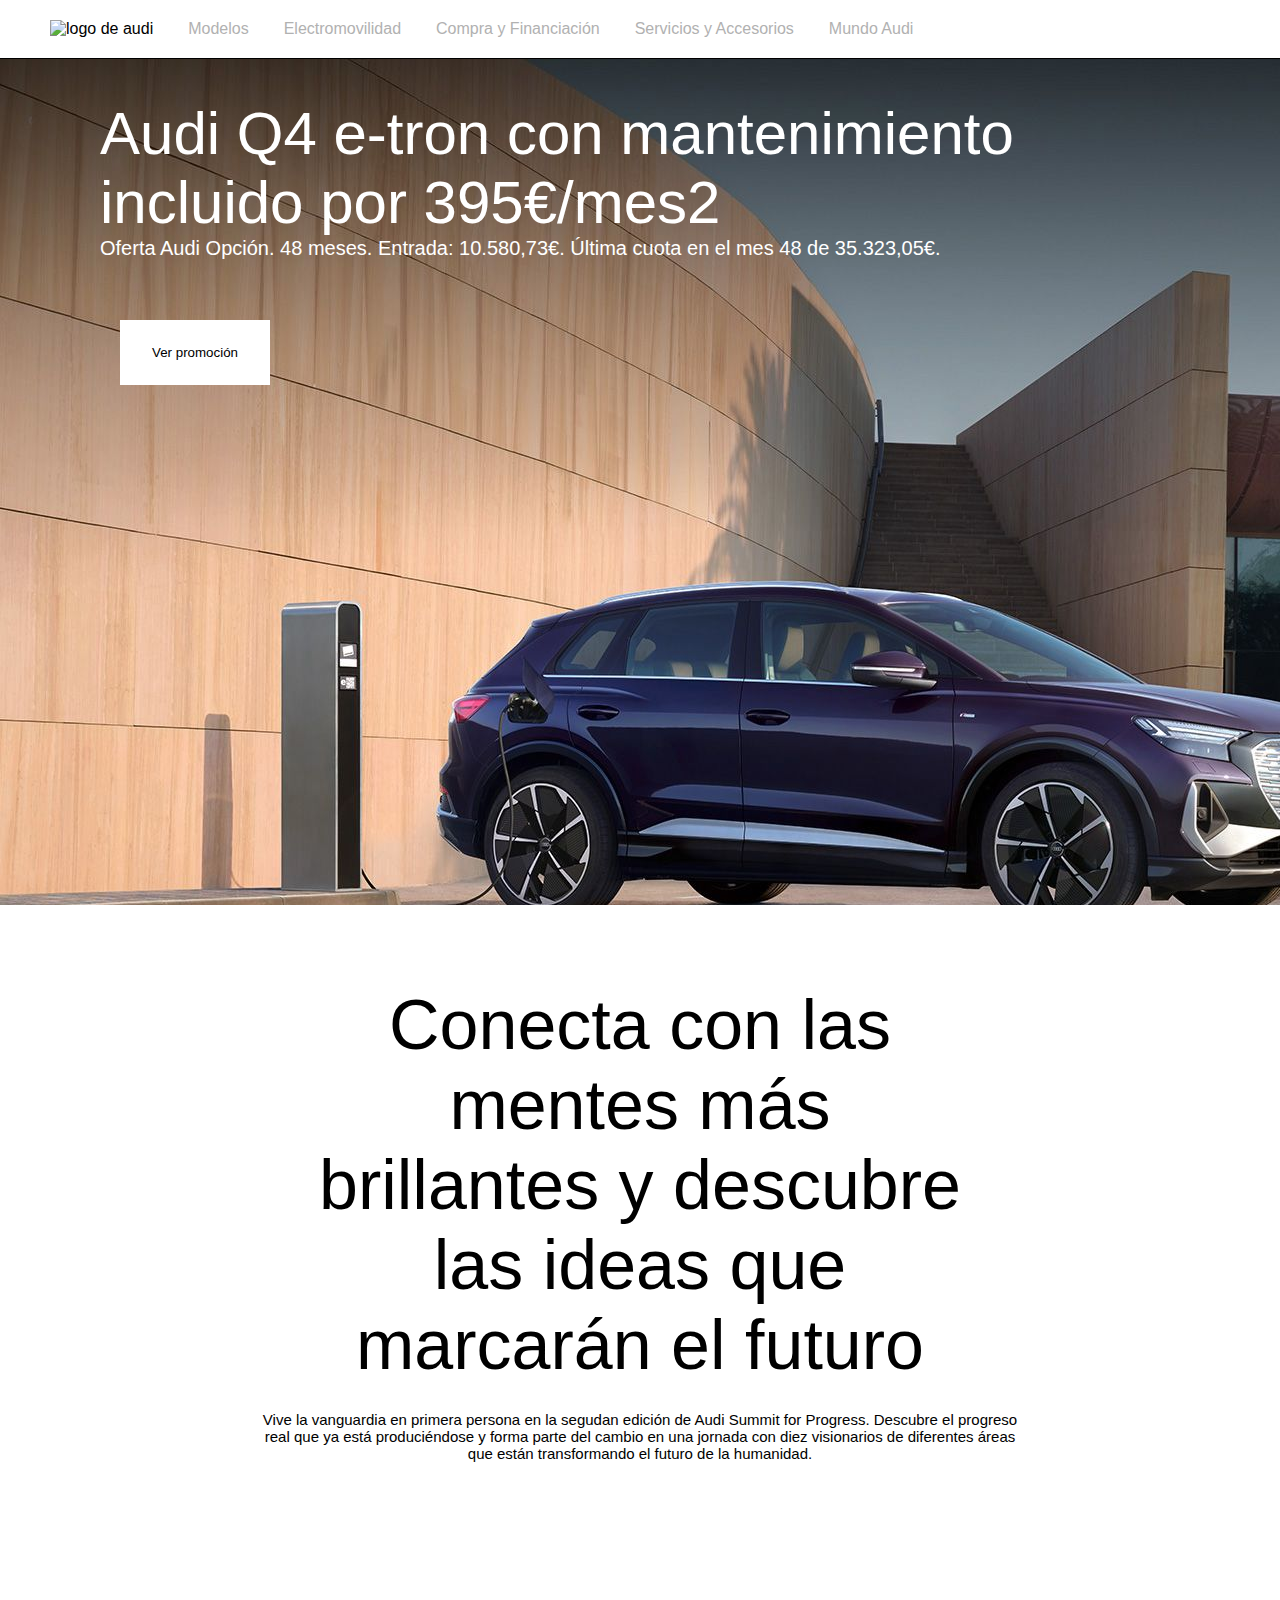
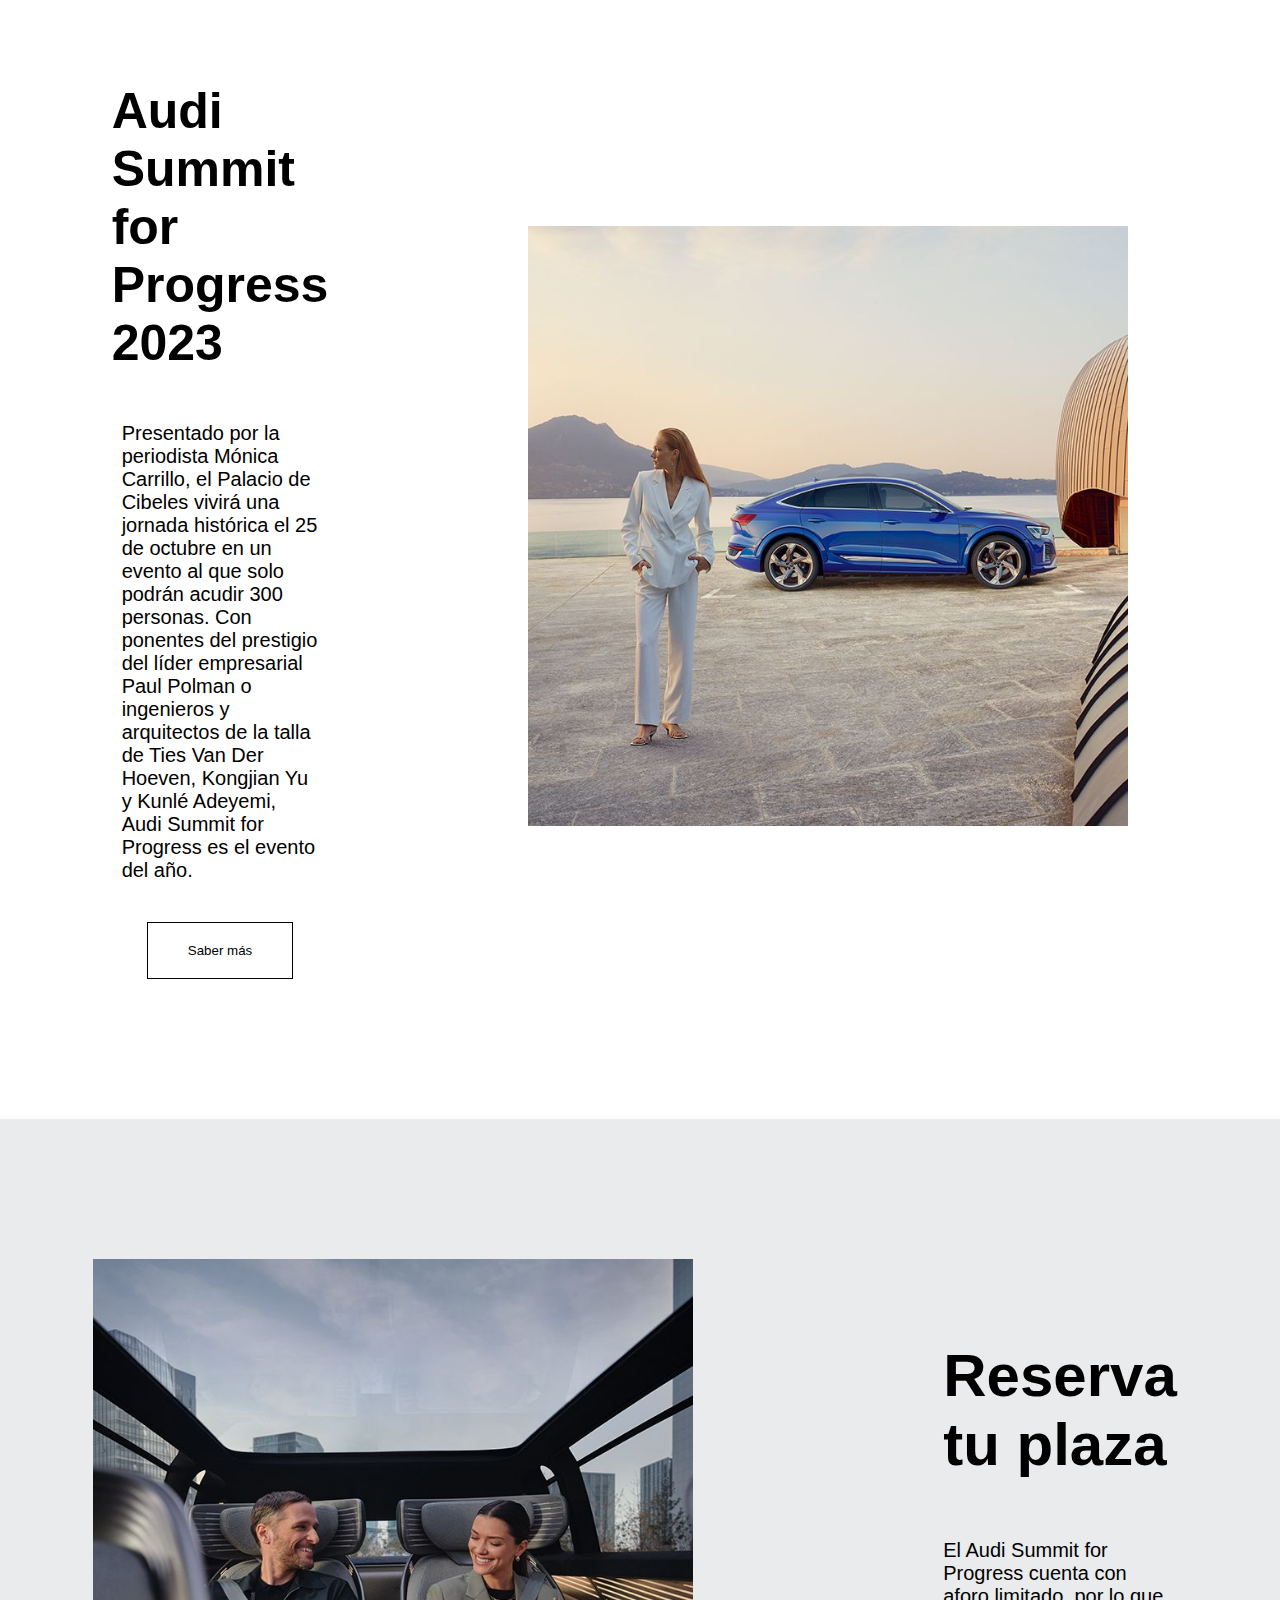
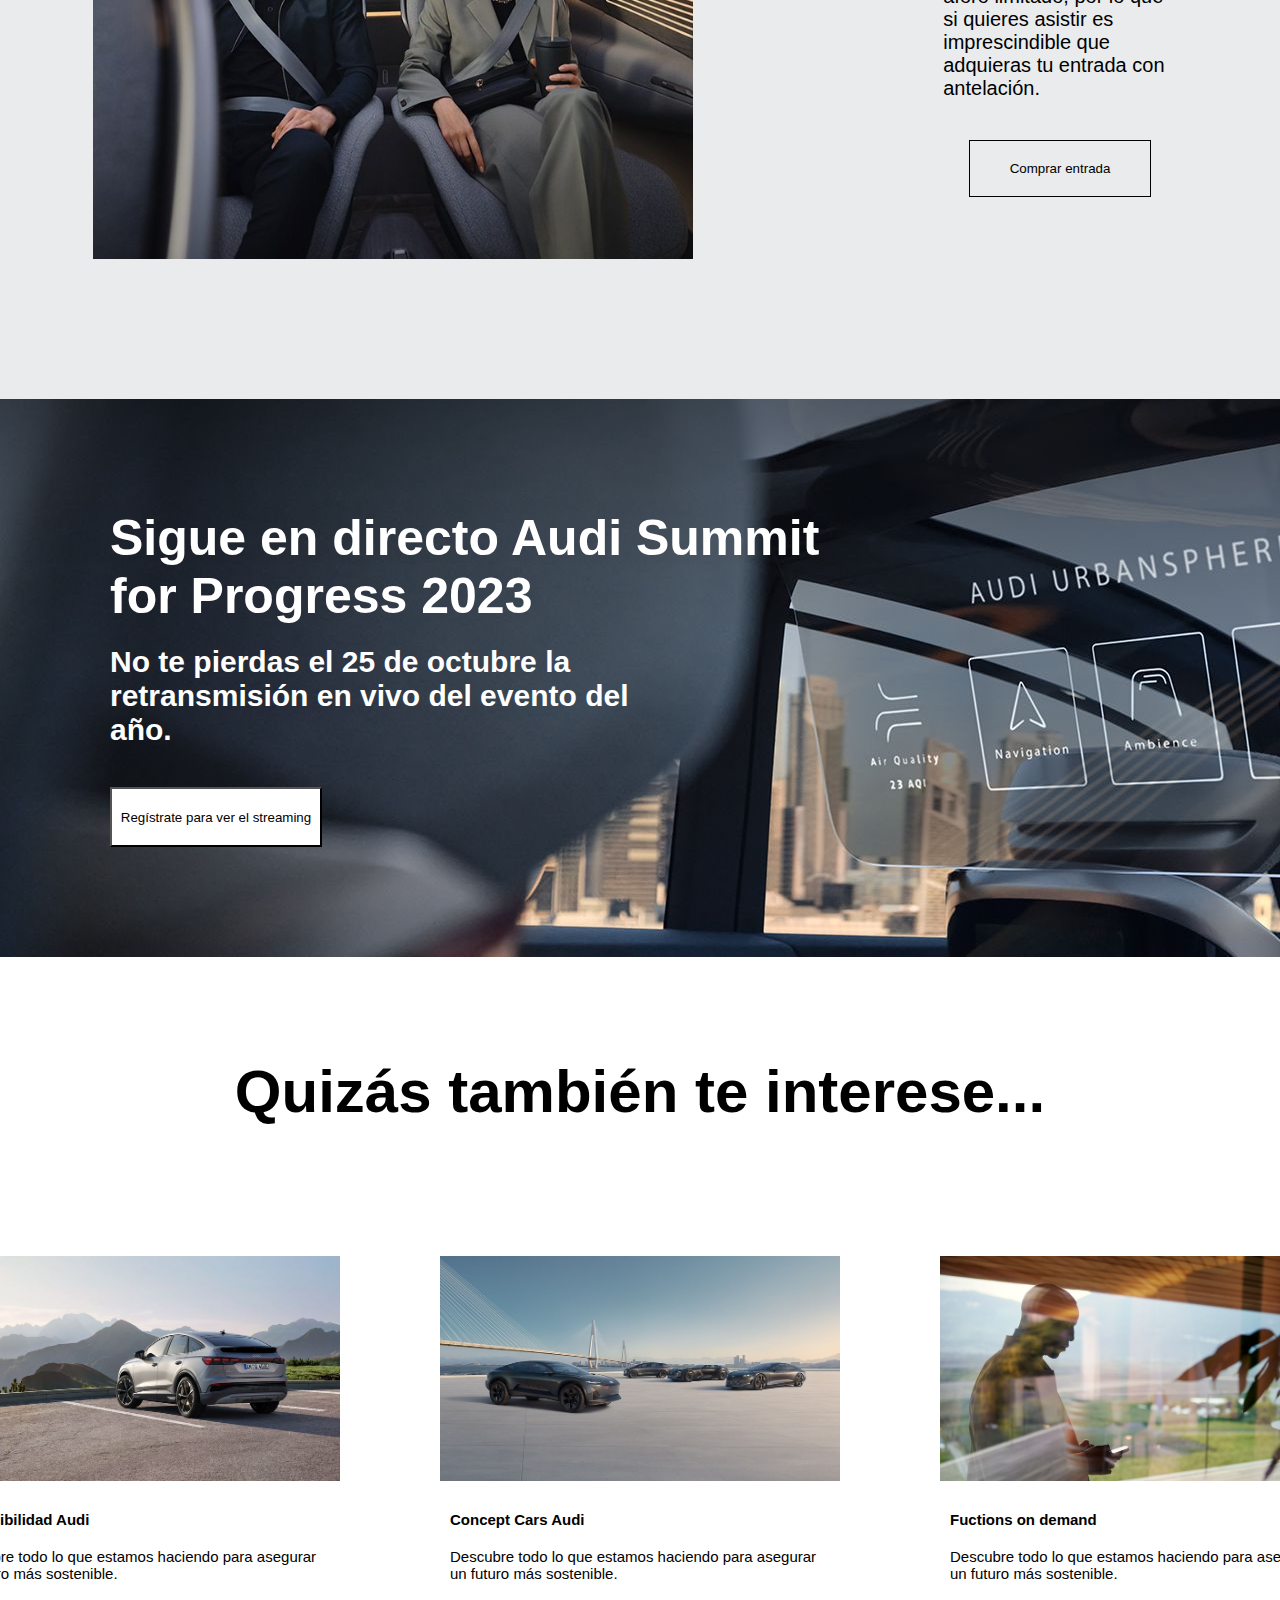
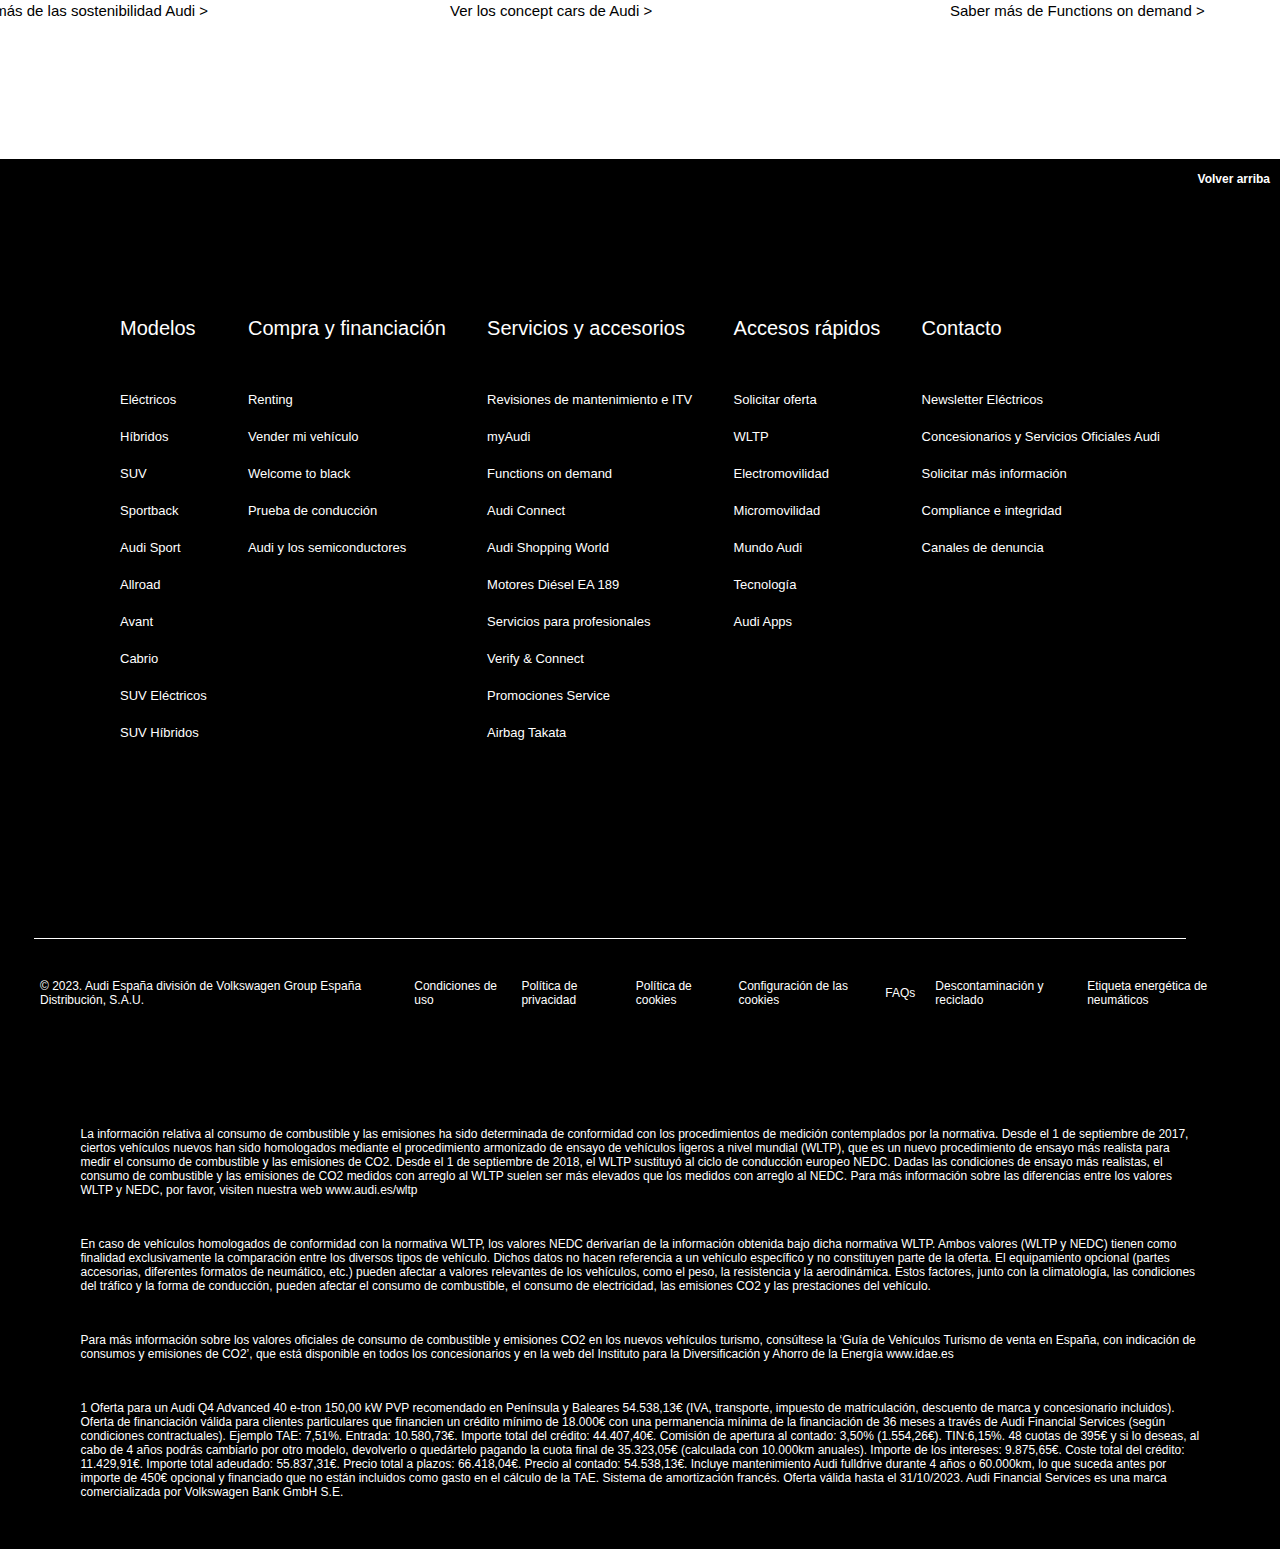
==== commit eb0d228a: "fixed buttons" ====
--- a/index.html
+++ b/index.html
@@ -35,9 +35,11 @@
                     Oferta Audi Opción. 48 meses. Entrada: 10.580,73€. Última cuota en el mes 48 de 35.323,05€.
                 </h4>
                 <div class="button-header-caption">
+                    <a href="./audi sections/audi-q4/audi-q4.html">
                     <button class="register_header">
-                        <a href="./audi sections/audi-q4/audi-q4.html"><p>Ver promoción</p></a>
+                        <p>Ver promoción</p>
                     </button>
+                </a>
                 </div>
             </div>
             <div class="header-info">
@@ -62,9 +64,11 @@
             es el evento del año.
           </h5>
           <div class="summit-button">
+            <a href="#">
             <button>
-              <a href="#"><p>Saber más</p></a>
+              <p>Saber más</p>
             </button>
+        </a>
           </div>
         </div>
         <div class="audi-summit-photo">
@@ -88,9 +92,11 @@
                     El Audi Summit for Progress cuenta con aforo limitado, por lo que si quieres asistir es imprescindible que adquieras tu entrada con antelación.
                 </h5>
                 <div class="summit-button-2">
+                    <a href="#">
                 <button>
-                    <a href="#"><p>Comprar entrada</p></a>
+                    <p>Comprar entrada</p>
                 </button>
+            </a>
                 </div>
             </div>
         </div>
@@ -104,9 +110,11 @@
             <h4 class="register_event_h4">
                 No te pierdas el 25 de octubre la retransmisión en vivo del evento del año.
             </h4>
+            <a href="#">
             <button class="button_streaming">
-                <a href="#"><p>Regístrate para ver el streaming</p></a>
+                <p>Regístrate para ver el streaming</p>
             </button>
+        </a>
         </div>
     </section>
 
@@ -125,7 +133,7 @@
                 <p class="box_p">
                     Descubre todo lo que estamos haciendo para asegurar un futuro más sostenible.
                 </p>
-                <a href="" class="box_a">
+                <a href="#" class="box_a">
                     <p class="box_p">
                         Saber más de las sostenibilidad Audi  >
                     </p>
@@ -142,7 +150,7 @@
                 <p class="box_p">
                     Descubre todo lo que estamos haciendo para asegurar un futuro más sostenible.
                 </p>
-                <a href="" class="box_a">
+                <a href="#" class="box_a">
                     <p class="box_p">
                         Ver los concept cars de Audi >
                     </p>
@@ -159,7 +167,7 @@
                 <p class="box_p">
                     Descubre todo lo que estamos haciendo para asegurar un futuro más sostenible.
                 </p>
-                <a href="" class="box_a">
+                <a href="#" class="box_a">
                     <p class="box_p">
                         Saber más de Functions on demand >
                     </p>
--- a/styles.css
+++ b/styles.css
@@ -1,796 +1,924 @@
 * {
-    box-sizing: border-box;
-    margin: 0;
-    padding: 0;
-    text-decoration: none;
-    list-style: 0;
-    font-family: 'Segoe UI', Tahoma, Geneva, Verdana, sans-serif;
-}
-
-html,
+  box-sizing: border-box;
+  margin: 0;
+  padding: 0;
+  text-decoration: none;
+  list-style: 0;
+  font-family: "Segoe UI", Tahoma, Geneva, Verdana, sans-serif;
+}
+
+html{ 
+  height: 100%;
+  scroll-behavior: smooth;
+}
+
 body,
 #root {
   height: 100%;
 }
 
 .header {
-    background-color: rgb(255, 255, 255);
-    display: flex;
-    flex-direction: column;
-    justify-content: space-between;
-    padding: 10px;
-    width: 100%;
-    height: 100%;
-    border-bottom: solid 1px black;
+  background-color: rgb(255, 255, 255);
+  display: flex;
+  flex-direction: column;
+  justify-content: space-between;
+  padding: 10px;
+  width: auto;
+  border-bottom: solid 1px black;
 }
 
 .nav {
-    display: flex;
-    flex-direction: row;
+  display: flex;
+  flex-direction: row;
 }
 
 .nav-left {
-    width: 90%;
-    display: flex;
-    align-items: center;
+  width: 90%;
+  display: flex;
+  align-items: center;
 }
 
 .nav-left img {
-    margin-left:30px;
+  margin-left: 30px;
 }
 
 .nav-left span {
-    padding:10px;
-    margin-right:15px;
-}
-
-.nav-left a{
-    font-weight: 500;
-    color:rgb(177, 177, 177);
-}
-
-.nav-left a:hover{
-    font-weight: 500;
-    color:rgb(26, 24, 24);
+  padding: 10px;
+  margin-right: 15px;
+}
+
+.nav-left a {
+  font-weight: 500;
+  color: rgb(177, 177, 177);
+}
+
+.nav-left a:hover {
+  font-weight: 500;
+  color: rgb(26, 24, 24);
 }
 
 .nav-right {
-    width: 10%;
-    display: flex;
-    align-items: center;
-    justify-content: center;
+  width: 10%;
+  display: flex;
+  align-items: center;
+  justify-content: center;
 }
 
 .header-caption {
-    background-image: url("./assets/audi-q4.jpg");
-    height: 100%;
-    background-repeat: no-repeat;
-    display: flex;
-    flex-direction: column;
-    align-items:flex-start;
-    padding-left:100px;
-    padding-top:40px;
+  background-image: url("./assets/audi-q4.jpg");
+  background-repeat: no-repeat;
+  display: flex;
+  flex-direction: column;
+  align-items: flex-start;
+  padding-left: 100px;
+  padding-top: 40px;
 }
 
 .header-caption_h1 {
-    width: 80%;
+  width: 80%;
+  color: white;
+  font-weight: 400;
+  font-size: 60px;
+}
+
+.header-caption_h3 {
+  color: white;
+  font-size: 20px;
+  font-weight: 400;
+  padding-bottom: 40px;
+}
+
+.button-header-caption {
+  margin-bottom: 500px;
+  padding: 20px;
+  display: flex;
+  align-items: center;
+  justify-content: center;
+}
+
+.register_header {
+  width: 150px;
+  height: 65px;
+  background-color: white;
+  border: solid 1px white;
+}
+
+.register_header p {
+  color: black;
+}
+
+.register_header:hover {
+  background-color: #e9ebec;
+}
+
+.header-info {
+  margin: 20px;
+  display: flex;
+  flex-direction: column;
+  align-items: center;
+  padding: 60px;
+  text-align: center;
+  gap: 1rem;
+}
+
+.header-info-h3 {
+  height: auto;
+  width: 60%;
+  font-size: 70px;
+  font-weight: 300;
+}
+
+.header-info-h5 {
+  font-size: 15px;
+  height: auto;
+  width: 70%;
+  padding: 10px;
+  font-weight: 400;
+}
+
+.audi-summit {
+  display: flex;
+  align-items: center;
+  justify-content: center;
+  padding: 20px;
+  margin: 50px;
+}
+
+.audi-summit_info {
+  display: flex;
+  flex-direction: column;
+  align-items: flex-start;
+  justify-content: center;
+  margin: 60px;
+}
+
+.summit-info-h3 {
+  display: flex;
+  align-items: center;
+  margin: 20px;
+  font-size: 50px;
+}
+
+.summit-info-h5 {
+  margin: 30px;
+  font-size: 20px;
+  font-weight: 400;
+}
+
+.summit-button {
+  padding: 10px;
+  display: flex;
+  align-items: center;
+  justify-content: center;
+  width: 100%;
+}
+
+.summit-button button {
+  padding: 20px 40px;
+  background-color: white;
+  border: solid 1px black;
+}
+
+.summit-button button p {
+  color: rgb(0, 0, 0);
+}
+
+.summit-button button:hover {
+  background-color: #e9ebec;
+  border: #e9ebec;
+}
+
+.audi-summit-photo {
+  display: flex;
+  align-items: center;
+  justify-content: center;
+  margin: 100px;
+  padding: 20px;
+}
+
+.summit-img {
+  display: flex;
+  align-items: center;
+  justify-content: center;
+  width: 600px;
+}
+
+.audi-summit-2 {
+  display: flex;
+  align-items: center;
+  justify-content: center;
+  background-color: #e9ebec;
+  padding: 20px;
+}
+
+.audi-summit_info_2 {
+  display: flex;
+  flex-direction: column;
+  align-items: flex-start;
+  justify-content: center;
+  padding: 20px;
+  margin: 80px;
+}
+
+.summit-info-h3_2 {
+  display: flex;
+  align-items: center;
+  margin: 30px;
+  font-size: 60px;
+}
+
+.summit-info-h5_2 {
+  margin: 30px;
+  font-size: 20px;
+  font-weight: 400;
+}
+
+.summit-button-2 {
+  padding: 10px;
+  display: flex;
+  align-items: center;
+  justify-content: center;
+  width: 100%;
+}
+
+.summit-button-2 button {
+  padding: 20px 40px;
+  background-color: #e9ebec;
+  border: solid 1px black;
+}
+
+.summit-button-2 button:hover {
+  background-color: #ffffff;
+  border: none;
+}
+
+.summit-button-2 button a {
+  text-decoration: none;
+  color: black;
+}
+
+.register {
+  padding: 30px;
+  background-image: url("./assets/audi-submit.jpg");
+  background-repeat: no-repeat;
+}
+
+.register_event {
+  display: flex;
+  flex-direction: column;
+  padding: 80px;
+}
+
+.register_event_h3 {
+  font-size: 50px;
+  width: 70%;
+  color: white;
+  padding-bottom: 20px;
+}
+
+.register_event_h4 {
+  width: 50%;
+  font-size: 30px;
+  color: white;
+  padding-bottom: 10px;
+}
+
+.button_streaming {
+  background-color: white;
+  height: 60px;
+  margin-top: 30px;
+  width: 20%;
+}
+
+.button_streaming a {
+  color: black;
+}
+
+.button_streaming:hover {
+  background-color: #e9ebec;
+}
+
+.interest {
+  margin: 20px;
+  padding: 20px;
+  display: flex;
+  flex-direction: column;
+  align-items: center;
+  justify-content: center;
+}
+
+.interest_h4 {
+  padding: 60px;
+  text-align: center;
+  font-size: 60px;
+}
+
+.interest_information_audi {
+  padding: 20px;
+  margin: 20px;
+  display: flex;
+  flex-direction: row;
+}
+
+.interest_information_box {
+  padding: 10px;
+  display: flex;
+  flex-direction: column;
+  align-items: center;
+  margin: 20px;
+}
+
+.interest_information_box img {
+  width: 400px;
+}
+
+.information-audi-final {
+  width: 400px;
+  margin: 20px;
+  display: flex;
+  flex-direction: column;
+  align-items: flex-start;
+}
+
+.box_h5 {
+  padding: 10px;
+  font-size: 15px;
+}
+
+.box_p {
+  padding: 10px;
+  font-size: 15px;
+}
+
+.box_a {
+  color: black;
+}
+
+/* Section footer */
+
+.footer {
+  background-color: black;
+  height: auto;
+}
+
+.return {
+  display: flex;
+  justify-content: flex-end;
+  padding: 10px;
+}
+
+.span-return {
+  color: white;
+  font-size: 12px;
+  font-weight: 600;
+}
+
+.footer-text {
+  margin: 10px;
+  padding: 100px;
+  display: flex;
+  flex-direction: row;
+  align-items: flex-start;
+  justify-content: space-between;
+}
+
+.box-footer {
+  padding: 10px;
+}
+
+.p-footer {
+  color: white;
+  padding-bottom: 50px;
+  font-size: 20px;
+  font-weight: 400;
+}
+
+.li-footer {
+  padding-bottom: 20px;
+  font-size: 15px;
+  list-style: none;
+}
+
+.li-footer a {
+  color: white;
+  font-size: 13px;
+  font-weight: 300;
+}
+
+.li-footer a:hover {
+  color: #6a6d6d;
+}
+
+.box-rrss {
+  width: 100%;
+  display: flex;
+  align-items: center;
+  justify-content: center;
+}
+
+.rrss-li {
+  border-bottom: solid 1px white;
+  display: flex;
+  flex-direction: row;
+  justify-content: flex-end;
+  margin-right: 60px;
+  width: 90%;
+  padding: 20px;
+}
+
+.footer-text-2 {
+  margin: 30px;
+  display: flex;
+  align-items: flex-start;
+  justify-content: center;
+}
+
+.box-text-2 {
+  width: 100%;
+  display: flex;
+  align-items: center;
+  justify-content: space-between;
+  color: white;
+  font-size: 12px;
+  padding-bottom: 30px;
+}
+
+.span-text-2 {
+  padding: 10px;
+}
+
+.span-text-2 a {
+  color: white;
+}
+
+.span-text-2 a:hover {
+  color: #6a6d6d;
+}
+
+.footer-text-3 {
+  padding: 30px;
+  display: flex;
+  align-items: center;
+  justify-content: center;
+}
+
+.box-text-3 {
+  width: 95%;
+}
+
+.p-text-3 {
+  color: white;
+  font-size: 12px;
+  padding: 20px;
+}
+
+/* MEDIA QUERY MOBILE */
+
+@media only screen and (max-width: 767px) {
+  .header {
+    display: none;
+  }
+
+
+
+  .header-caption {
+    background-image: url("./assets/audi-movile.jpg");
+    height: 160%;
+    display: flex;
+    align-items: center;
+    padding-left: 0px;
+    padding-top: 0px;
+  }
+
+  .header-caption_h1 {
+    width: auto;
     color: white;
-    font-weight: 400;
-    font-size: 60px;
-}
-
-.header-caption_h3 {
+    font-weight: 600;
+    margin: 20px;
+    font-size: 30px;
+    text-align: left;
+  }
+
+  .header-caption_h3 {
     color: white;
     font-size: 20px;
     font-weight: 400;
-    padding-bottom: 40px;
-}
-
-.button-header-caption {
-    display: flex;
-    align-items: center;
-    justify-content: center;
-}
-
-.register_header {
-    width: 150px;
+    padding-bottom: 0px;
+    padding: 10px;
+    margin: 20px;
+  }
+
+  .button-header-caption {
+    display: flex;
+    align-items: center;
+    justify-content: center;
+    padding-top: 300px;
+  }
+
+  .register_header {
+    width: 300px;
     height: 65px;
     background-color: white;
     border: solid 1px white;
-}
-
-.register_header p {
-    color: black;
-}
-
-.register_header:hover {
-    background-color: #e9ebec;
-}
-
-.header-info {
-    height: 50%;
-    display: flex;
-    flex-direction: column;
-    align-items: center;
-    padding:60px;
-    text-align: center;
-    gap:2rem;
-}
-
-.header-info-h3 {
+  }
+
+  .header-info {
     height: auto;
-    width: 60%;
-    font-size: 70px;
-    font-weight: 300;
-}
-
-.header-info-h5 {
-    font-size: 15px;
+    display: flex;
+    flex-direction: column;
+    align-items: center;
+    padding: 30px;
+    text-align: center;
+    gap: 2rem;
+  }
+
+  .header-info-h3 {
+    text-align: center;
+    height: auto;
+    width: 90%;
+    font-size: 40px;
+    font-weight: 500;
+  }
+
+  .header-info-h5 {
+    text-align: center;
+    font-size: 20px;
     height: auto;
     width: 70%;
     padding: 10px;
     font-weight: 400;
-}
-
-.audi-summit {
-    display: flex;
-    align-items: center;
-    justify-content: center;
+  }
+
+  .audi-summit {
+    display: flex;
+    flex-direction: column;
+    align-items: center;
+    justify-content: center;
+    width: auto;
+    margin: 0px;
     padding: 20px;
-    margin: 80px;
-  }
-  
+  }
+
   .audi-summit_info {
     display: flex;
     flex-direction: column;
-    align-items: flex-start;
-    justify-content: center;
-    margin: 60px;
-  }
-  
+    align-items: center;
+    justify-content: center;
+    margin: 0px;
+  }
+
   .summit-info-h3 {
-    display: flex;
-    align-items: center;
-    margin: 30px;
-    font-size: 60px;
-  }
-  
+    text-align: center;
+    height: 0px;
+    width: auto;
+    font-size: 30px;
+    padding: 50px;
+    margin: 20px;
+  }
+
   .summit-info-h5 {
-    margin: 30px;
-    font-size: 20px;
+    width: 75%;
+    font-size: 15px;
     font-weight: 400;
-  }
-  
+    text-align: center;
+  }
+
   .summit-button {
-    padding: 10px;
-    display: flex;
-    align-items: center;
-    justify-content: center;
+    display: flex;
+    align-items: center;
+    justify-content: center;
+    margin-top: 20px;
     width: 100%;
   }
-  
+
   .summit-button button {
     padding: 20px 40px;
     background-color: white;
     border: solid 1px black;
   }
-  
+
   .summit-button button p {
     color: rgb(0, 0, 0);
   }
-  
+
   .summit-button button:hover {
     background-color: #e9ebec;
     border: #e9ebec;
   }
-  
+
   .audi-summit-photo {
     display: flex;
     align-items: center;
     justify-content: center;
-    margin: 100px;
+    margin: 50px;
+    padding: 10px;
+  }
+
+  .summit-img {
+    display: flex;
+    align-items: center;
+    justify-content: center;
+    width: 300px;
+  }
+
+  .audi-summit-2 {
+    display: flex;
+    flex-direction: column;
+    align-items: center;
+    justify-content: center;
+    width: auto;
+    margin: 0px;
     padding: 20px;
   }
-  
-  .summit-img {
-    display: flex;
-    align-items: center;
-    justify-content: center;
-    width: 600px;
-  }
-
-.audi-summit-2 {
-    display: flex;
-    align-items: center;
-    justify-content: center;
-    background-color: #e9ebec;
-    padding: 20px;
-}
-
-.audi-summit_info_2{
-    display: flex;
-    flex-direction: column;
-    align-items:flex-start;
-    justify-content: center;
-    padding: 20px;
-    margin: 80px;
-}
-
-.summit-info-h3_2{
-  display: flex;
-  align-items: center;
-  margin: 30px;
-  font-size: 60px;
-}
-
-.summit-info-h5_2{
-    margin: 30px;
-    font-size: 20px;
+
+  .audi-summit_info_2 {
+    display: flex;
+    flex-direction: column;
+    align-items: center;
+    justify-content: center;
+    margin: 0px;
+  }
+
+  .summit-info-h3_2 {
+    display: flex;
+    align-items: center;
+    justify-content: center;
+    text-align: center;
+    height: 0px;
+    width: 100%;
+    font-size: 30px;
+    padding: 30px;
+    margin: 20px;
+  }
+
+  .summit-info-h5_2 {
+    padding: 10px;
+    font-size: 15px;
+    text-align: center;
     font-weight: 400;
-}
-
-.summit-button-2{
-    padding: 10px;
-    display: flex;
-    align-items: center;
-    justify-content: center;
+  }
+
+  .summit-button-2 {
+    display: flex;
+    align-items: center;
+    justify-content: center;
+    margin-top: 10px;
     width: 100%;
-}
-
-.summit-button-2 button {
+  }
+
+  .summit-button-2 button {
     padding: 20px 40px;
     background-color: #e9ebec;
     border: solid 1px black;
-}
-
-.summit-button-2 button:hover {
+  }
+
+  .summit-button-2 button:hover {
     background-color: #ffffff;
     border: none;
-}
-
-.summit-button-2 button a {
+  }
+
+  .summit-button-2 button a {
     text-decoration: none;
     color: black;
-}
-
-.register {
+  }
+
+  .register {
     padding: 30px;
-    background-image: url("./assets/audi-submit.jpg");
-    background-repeat: no-repeat;
-}
-
-.register_event {
-    display: flex;
-    flex-direction: column;
-    padding:80px;
-    
-}
-
-.register_event_h3 {
-    font-size: 50px;
-    width: 70%;
+    background-image: url("./assets/audi-mobile-2.jpg");
+  }
+
+  .register_event {
+    padding: 10px;
+  }
+
+  .register_event_h3 {
+    font-size: 40px;
+    width: 90%;
     color: white;
     padding-bottom: 20px;
-}
-
-.register_event_h4 {
-    width: 50%;
-    font-size: 30px;
+  }
+
+  .register_event_h4 {
+    width: 90%;
+    font-size: 25px;
     color: white;
-    padding-bottom: 10px;
-}
-
-.button_streaming {
+    padding: 10px;
+  }
+
+  .button_streaming {
+    display: flex;
+    align-items: center;
+    justify-content: center;
     background-color: white;
-    height: 60px;
-    margin-top: 30px;
-    width: 20%;
-}
-
-.button_streaming a {
+    margin-top: 60px;
+    padding: 20px;
+    width: 60%;
+    border: none;
+  }
+
+  .button_streaming a {
     color: black;
-}
-
-.button_streaming:hover {
-    background-color: #e9ebec;
-}
-
-.interest{
-    padding: 20px;
-    display: flex;
-    flex-direction: column;
-    align-items: center;
-    justify-content: center;
-}
-
-.interest_h4 {
-    padding: 60px;
-    text-align: center;
-    font-size: 60px;
-}
-
-.interest_information_audi {
-    padding:20px;
-    margin: 40px;
-    display: flex;
-    flex-direction: row;
-}
-
-.interest_information_box{
-    padding: 10px;
-    display: flex;
-    flex-direction: column;
-    align-items: center;
+    font-size: 15px;
+    font-weight: 600;
+  }
+
+  .interest {
+    width: auto;
+    padding: 0px;
+    display: flex;
+    flex-direction: column;
+    align-items: center;
+    justify-content: center;
+  }
+
+  .interest_h4 {
+    padding: 10px;
     margin: 20px;
-}
-
-.interest_information_box img {
-    width: 500px;
-}
-
-.information-audi-final {
+    text-align: center;
+    font-size: 40px;
+  }
+
+  .interest_information_audi {
+    width: 100%;
+    padding: 0px;
+    margin: 30px;
+    display: flex;
+    flex-direction: column;
+  }
+
+  .interest_information_box {
+    padding: 10px;
+    display: flex;
+    flex-direction: column;
+    align-items: center;
     margin: 20px;
+  }
+
+  .interest_information_box img {
+    margin: 20px;
+    width: 350px;
+  }
+
+  .information-audi-final {
+    width: 350px;
     display: flex;
     flex-direction: column;
     align-items: flex-start;
-}
-
-.box_h5 {
+  }
+  
+  .box_h5 {
     padding: 10px;
     font-size: 15px;
-}
-
-.box_p {
+  }
+  
+  .box_p {
     padding: 10px;
     font-size: 15px;
-}
-
-.box_a{ 
+  }
+  
+  .box_a {
     color: black;
-}
-
-/* Section footer */ 
-
-.footer {
+  }
+
+  /* Section footer */
+
+  .footer {
     background-color: black;
     height: auto;
-}
-
-.return {
-    display: flex;
-    justify-content: flex-end;
-    padding: 10px;
-}
-
-.span-return {
+  }
+
+  .return {
+    display: flex;
+    justify-content: center;
+    padding: 10px;
+  }
+
+  .span-return {
     color: white;
     font-size: 12px;
     font-weight: 600;
-}
-
-.footer-text {
+  }
+
+  .footer-text {
     margin: 10px;
-    padding:100px;
-    display: flex;
-    flex-direction: row;
-    align-items:flex-start;
-    justify-content: space-between;
-}
-
-.box-footer {
-    padding: 10px;
-}
-
-.p-footer {
+    padding: 20px;
+    display: flex;
+    flex-direction: column;
+    align-items: center;
+  }
+
+  .box-footer {
+    padding: 10px;
+    margin: 10px;
+  }
+
+  .p-footer {
+    margin: 20px;
+    text-align: center;
     color: white;
-    padding-bottom: 50px;
+    padding-bottom: 0px;
     font-size: 20px;
     font-weight: 400;
-}
-
-.li-footer{
-    padding-bottom: 20px;
+  }
+
+  .li-footer {
+    text-align: center;
+    margin: 10px;
+    padding-bottom: 0px;
     font-size: 15px;
     list-style: none;
-}
-
-.li-footer a{
-    color:white;
+  }
+
+  .li-footer a {
+    color: white;
     font-size: 13px;
     font-weight: 300;
-}
-
-.li-footer a:hover{
-    color:#6a6d6d;
-}
-
-.box-rrss {
+  }
+
+  .li-footer a:hover {
+    color: #6a6d6d;
+  }
+
+  .box-rrss {
     width: 100%;
     display: flex;
     align-items: center;
     justify-content: center;
-}
-
-.rrss-li {
     border-bottom: solid 1px white;
+  }
+
+  .rrss-li {
     display: flex;
     flex-direction: row;
-    justify-content: flex-end;
-    margin-right: 60px;
-    width: 90%;
+    justify-content: center;
+    align-items: center;
+    margin-right: 0px;
+    width: auto;
     padding: 20px;
-}
-
-.footer-text-2 {
-    margin:30px;
-    display: flex;
-    align-items: flex-start;
-    justify-content: center;
-}
-
-.box-text-2 {
+    border-bottom: none;
+  }
+
+  .lu-rrss {
+    display: none;
+  }
+
+  .footer-text-2 {
+    margin: 30px;
+    display: flex;
+    flex-direction: column;
+    align-items: center;
+    justify-content: center;
+  }
+
+  .box-text-2 {
     width: 100%;
     display: flex;
+    flex-direction: column;
+    text-align: center;
     align-items: center;
     justify-content: space-between;
     color: white;
     font-size: 12px;
-    padding-bottom: 30px;
-}
-
-.span-text-2 {
-    padding: 10px;
-}
-
-.span-text-2 a {
+    padding-bottom: 10px;
+  }
+
+  .span-text-2 {
+    margin: 10px;
+    padding: 10px;
+  }
+
+  .span-text-2 a {
     color: white;
-}
-
-.span-text-2 a:hover {
-    color:#6a6d6d
-}
-
-.footer-text-3 {
+  }
+
+  .span-text-2 a:hover {
+    color: #6a6d6d;
+  }
+
+  .footer-text-3 {
+    text-align: center;
     padding: 30px;
     display: flex;
     align-items: center;
     justify-content: center;
-}
-
-.box-text-3 {
+  }
+
+  .box-text-3 {
     width: 95%;
-}
-
-
-.p-text-3 {
+  }
+
+  .p-text-3 {
     color: white;
     font-size: 12px;
-    padding:20px;
-}
-
-
-/* MEDIA QUERY MOBILE */ 
-
-@media only screen and (max-width: 767px) {
-    .header {
-        background-color: rgb(255, 255, 255);
-        display: flex;
-        flex-direction: column;
-        justify-content: space-between;
-        padding: 10px;
-        width: 100%;
-        height: 100%;
-        border-bottom: solid 1px black;
-    }
-    
-    .nav-left {
-        width: 90%;
-        display: flex;
-        align-items: center;
-    }
-    
-    .nav-left img {
-        margin-left:30px;
-    }
-    
-    .nav-left span {
-        padding:10px;
-        margin-right:15px;
-    }
-    
-    .nav-left a{
-        font-weight: 500;
-        color:rgb(177, 177, 177);
-    }
-    
-    .nav-left a:hover{
-        font-weight: 500;
-        color:rgb(26, 24, 24);
-    }
-    
-    .nav-right {
-        width: 10%;
-        display: flex;
-        align-items: center;
-        justify-content: center;
-    }
-    
-    .header-caption {
-        background-image: url("./assets/audi-movile.jpg");
-        height: 140%;
-        display: flex;
-        align-items: center;
-        padding-left:0px;
-        padding-top:10px;
-    }
-    
-    .header-caption_h1 {
-        width: auto;
-        color: white;
-        font-weight: 400;
-        padding: 10px;
-        font-size: 40px;
-        text-align:left;
-    }
-    
-    .header-caption_h3 {
-        color: white;
-        font-size: 20px;
-        font-weight: 400;
-        padding-bottom: 0px;
-        padding: 10px;
-    }
-    
-    .button-header-caption {
-        display: flex;
-        align-items: center;
-        justify-content: center;
-        padding-top: 100px;
-    }
-    
-    .register_header {
-        width: 300px;
-        height: 65px;
-        background-color: white;
-        border: solid 1px white;
-    }
-    
-    .header-info {
-        height: auto;
-        display: flex;
-        flex-direction: column;
-        align-items: center;
-        padding:30px;
-        text-align: center;
-        gap:2rem;
-    }
-    
-    .header-info-h3 {
-        height: auto;
-        width: auto;
-        font-size: 50px;
-        font-weight: 500;
-    }
-    
-    .header-info-h5 {
-        font-size: 20px;
-        height: auto;
-        width: 70%;
-        padding: 10px;
-        font-weight: 400;
-    }
-    
-    .audi-summit {
-        display: flex;
-        flex-direction: column;
-        align-items: center;
-        justify-content: center;
-        width: 100%;
-        margin: 0px;
-        padding: 20px;
-      }
-    
-      .audi-summit_info {
-        display: flex;
-        flex-direction: column;
-        align-items: center;
-        justify-content: center;
-        margin: 0px;
-      }
-    
-      .summit-info-h3 {
-        text-align: center;
-        height: 0px;
-        width: 100%;
-        font-size: 30px;
-        padding: 50px;
-        margin: 20px;
-      }
-    
-      .summit-info-h5 {
-        width: 75%;
-        font-size: 15px;
-        font-weight: 400;
-        text-align: center;
-      }
-    
-      .summit-button {
-        display: flex;
-        align-items: center;
-        justify-content: center;
-        margin-top: 20px;
-        width: 100%;
-      }
-    
-      .summit-button button {
-        padding: 20px 40px;
-        background-color: white;
-        border: solid 1px black;
-      }
-    
-      .summit-button button p {
-        color: rgb(0, 0, 0);
-      }
-    
-      .summit-button button:hover {
-        background-color: #e9ebec;
-        border: #e9ebec;
-      }
-    
-      .audi-summit-photo {
-        display: flex;
-        align-items: center;
-        justify-content: center;
-        margin: 50px;
-        padding: 10px;
-      }
-    
-      .summit-img {
-        display: flex;
-        align-items: center;
-        justify-content: center;
-        width: 300px;
-      }
-    
-      .audi-summit-2 {
-    display: flex;
-    flex-direction: column;
-    align-items: center;
-    justify-content: center;
-    width: 100%;
-    margin: 0px;
     padding: 20px;
-    }
-    
-    .audi-summit_info_2{
-        display: flex;
-        flex-direction: column;
-        align-items: center;
-        justify-content: center;
-        margin: 0px;
-    }
-    
-    .summit-info-h3_2{
-        display: flex;
-        align-items: center;
-        justify-content: center;
-        text-align: center;
-        height: 0px;
-        width: 100%;
-        font-size: 30px;
-        padding: 30px;
-        margin: 20px;
-    }
-    
-    .summit-info-h5_2{
-    padding: 10px;
-    font-size: 15px;
-    text-align: center;
-    font-weight: 400;
-    }
-    
-    .summit-button-2{
-    display: flex;
-    align-items: center;
-    justify-content: center;
-    margin-top: 10px;
-    width: 100%;
-    }
-    
-    .summit-button-2 button {
-        padding: 20px 40px;
-        background-color: #e9ebec;
-        border: solid 1px black;
-    }
-    
-    .summit-button-2 button:hover {
-        background-color: #ffffff;
-        border: none;
-    }
-    
-    .summit-button-2 button a {
-        text-decoration: none;
-        color: black;
-    }
-
-
-
-
-    .register {
-        padding: 30px;
-        background-image: url("./assets/audi-mobile-2.jpg");
-    }
-    
-    .register_event {
-        padding:10px;
-        
-    }
-    
-    .register_event_h3 {
-        font-size: 40px;
-        width: 90%;
-        color: white;
-        padding-bottom: 20px;
-    }
-    
-    .register_event_h4 {
-        width: 90%;
-        font-size: 25px;
-        color: white;
-        padding: 10px;
-    }
-    
-    .button_streaming {
-        display: flex;
-        align-items: center;
-        justify-content: center;
-        background-color: white;
-        margin-top: 30px;
-        padding: 20px;
-        width: 60%;
-        border: none;
-    }
-    
-    .button_streaming a {
-        color: black;
-        font-size: 15px;
-    }
-    
-    .interest{
-        padding: 0px;
-        display: flex;
-        flex-direction: column;
-        align-items: center;
-        justify-content: center;
-    }
-    
-    .interest_h4 {
-        padding: 10px;
-        margin: 20px;
-        text-align: center;
-        font-size: 40px;
-    }
-    
-    .interest_information_audi {
-        padding:0px;
-        margin: 30px;
-        display: flex;
-        flex-direction: column;
-    }
-    
-    .interest_information_box{
-        padding: 10px;
-        display: flex;
-        flex-direction: column;
-        align-items: center;
-        margin: 20px;
-    }
-    
-    .interest_information_box img {
-        padding: 20px;
-        width: 350px;
-    }
-
-    
-    
-  }+  }
+}
+
+
+/* MEDIA QUERIES TABLET */ 
+
+
+@media only screen and (max-width: 992px) {
+
+
+ }